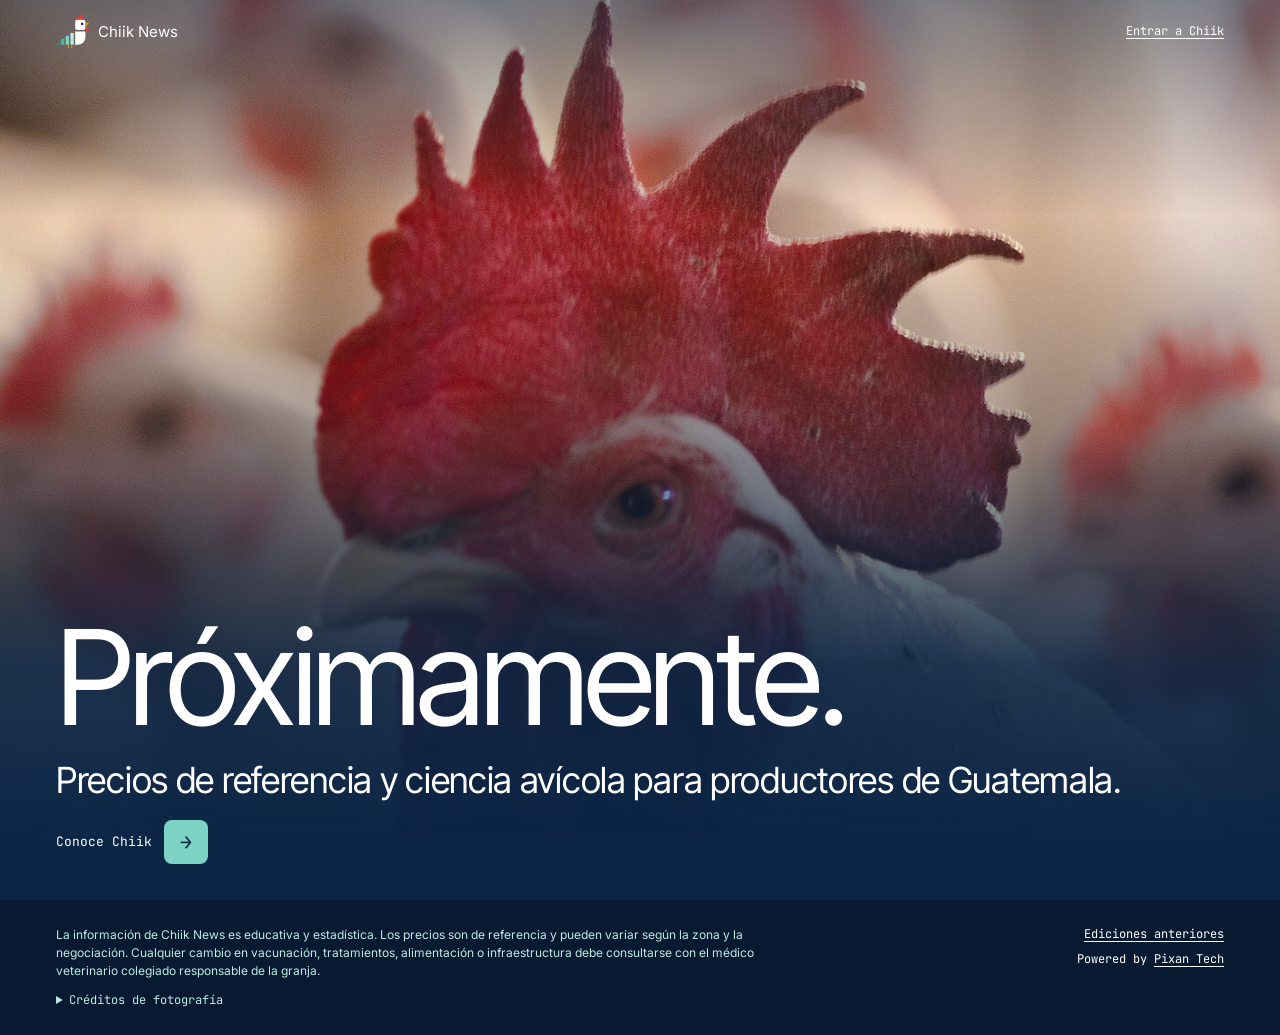
==== index.html @ 1202c626 "Add files via upload" ====
<!doctype html>
<html lang="es-GT">
<head>
<meta charset="utf-8">
<meta name="viewport" content="width=device-width, initial-scale=1">
<title>Chiik News · Próximamente</title>
<meta name="description" content="Precios de referencia y ciencia avícola para productores de Guatemala.">
<link rel="icon" href="marca/chiik-icono.svg" type="image/svg+xml">
<link rel="preconnect" href="https://fonts.googleapis.com">
<link rel="stylesheet" href="https://fonts.googleapis.com/css2?family=Inter:wght@400&family=Inter+Tight:wght@400&family=JetBrains+Mono:wght@400&display=swap">
<link rel="stylesheet" href="estilos.css">
<script defer src="animaciones.js"></script>
</head>
<body data-pollo="marca/chiik-icono.svg">
<section class="portada-foto">
  <div class="portada-lienzo" data-parallax="0.18"><img class="portada-imagen" src="fotos/portada.jpg" alt="Gallo blanco de cresta roja en una granja avícola" fetchpriority="high"></div>
  <div class="portada-velo"></div>
  <header class="encabezado envoltura">
  <a class="marca" href="index.html"><img src="marca/chiik-simbolo-blanco.svg" alt="" width="34" height="35">Chiik News</a>
  <nav class="navegacion" aria-label="Principal">
    
    <a class="mono entrar" href="https://www.chiikgt.com">Entrar a Chiik</a>
  </nav>
</header>
  <div class="portada-contenido envoltura">
    <h1 data-palabras>Próximamente.</h1>
    <p class="lectura">Precios de referencia y ciencia avícola para productores de Guatemala.</p>
    <p><a class="boton boton-acento mono" href="https://ventas.chiikgt.com">Conoce Chiik<span class="flecha" aria-hidden="true">→</span></a></p>
  </div>
</section>
<footer class="pie">
  <div class="envoltura pie-interior">
    <div>
      <p class="aviso">La información de Chiik News es educativa y estadística. Los precios son de referencia y pueden variar según la zona y la negociación. Cualquier cambio en vacunación, tratamientos, alimentación o infraestructura debe consultarse con el médico veterinario colegiado responsable de la granja.</p>
      <details class="creditos"><summary class="mono">Créditos de fotografía</summary><ul><li><a href="https://commons.wikimedia.org/wiki/File:20110420-RD-LSC-1016_-_Flickr_-_USDAgov.jpg">20110420-RD-LSC-1016 - Flickr - USDAgov.jpg</a> · U.S. Department of Agriculture · Public domain</li></ul></details>
    </div>
    <div class="pie-enlaces mono">
      <a href="ediciones/index.html">Ediciones anteriores</a>
      <span>Powered by <a href="https://www.pixantech.net">Pixan Tech</a></span>
    </div>
  </div>
</footer>
</body>
</html>
---- estilos.css ----
:root {
  --ink: #0B2545;
  --ink-deep: #071A31;
  --bone: #F7F7F5;
  --paper: #FFFFFF;
  --text-2: #3F5068;
  --soft: #BDEAE1;
  --line-dark: #3A5272;
  --line-light: #C9D3DF;
  --accent: #7DD3C3;
  --teal: #00A388;
  --gold: #E0A100;
  --sans: Inter, system-ui, -apple-system, "Segoe UI", Roboto, sans-serif;
  --display: "Inter Tight", Inter, system-ui, -apple-system, "Segoe UI", sans-serif;
  --mono: "JetBrains Mono", ui-monospace, Consolas, Menlo, monospace;
}

*, *::before, *::after { box-sizing: border-box; }
html { -webkit-text-size-adjust: 100%; }
body { margin: 0; background: var(--ink); color: var(--paper); font: 400 16px/1.45 var(--sans); overflow-x: hidden; }
h1, h2, h3, h4, p, ul, ol, figure { margin: 0; padding: 0; font-weight: 400; }
ul, ol { list-style: none; }
img, svg { display: block; }
em { font-style: italic; }
strong, b { font-weight: 400; }
a { color: inherit; text-underline-offset: 3px; }
a:focus-visible, summary:focus-visible, .columna:focus-visible { outline: 2px solid var(--accent); outline-offset: 3px; }
p, li, h1, h2, h3 { overflow-wrap: break-word; }

.mono { font-family: var(--mono); }
.envoltura { width: 100%; max-width: 1200px; margin-inline: auto; padding-inline: 16px; }
.banda-prueba { position: relative; z-index: 3; background: var(--accent); color: var(--ink); padding: 6px 16px; font-size: 12px; text-align: center; }
.foto-pie { margin-top: 10px; font-size: 11px; line-height: 1.4; color: var(--soft); }
.foto-pie-claro { color: var(--text-2); }

/* Encabezado sobre la foto */
.encabezado { position: relative; z-index: 2; display: flex; justify-content: space-between; align-items: center; gap: 12px; padding-block: 14px; }
.marca { display: flex; align-items: center; gap: 8px; font-size: 15px; text-decoration: none; white-space: nowrap; }
.marca img { width: 34px; height: 35px; }
.navegacion { display: flex; align-items: center; gap: 12px; font-size: 12px; }
.pill { border: 1px solid var(--soft); color: var(--paper); border-radius: 12px; padding: 5px 10px; }
.entrar { white-space: nowrap; }
@media (max-width: 359px) { .pill { display: none; } }

.contador { display: inline-block; border: 1px solid var(--soft); color: var(--paper); border-radius: 99px; padding: 3px 10px; font-size: 11px; line-height: 1.5; }
.contador-claro { border-color: var(--line-light); color: var(--text-2); }

/* Portada */
.portada-foto { position: relative; display: flex; flex-direction: column; min-height: 100vh; min-height: 100svh; overflow: hidden; background: var(--ink); isolation: isolate; }
.portada-lienzo { position: absolute; inset: -14% 0; z-index: -2; }
.portada-imagen { width: 100%; height: 100%; object-fit: cover; object-position: 30% 35%; }
.portada-velo { position: absolute; inset: 0; z-index: -1; background: linear-gradient(180deg, rgba(11,37,69,.5) 0%, rgba(11,37,69,.04) 24%, rgba(11,37,69,.3) 48%, rgba(11,37,69,.9) 74%, var(--ink) 94%); }
.portada-contenido { margin-top: auto; padding-bottom: 20px; }
.edicion-datos { font-size: 11px; margin-bottom: 10px; color: var(--paper); }
.portada-foto h1 { margin-top: 12px; font-family: var(--display); font-size: clamp(58px, 16vw, 132px); line-height: 1.04; letter-spacing: -0.035em; }
.palabra { display: inline-block; overflow: hidden; vertical-align: top; }
.palabra > span { display: inline-block; }
.etiqueta-precios { margin-top: 14px; font-size: 11px; line-height: 1.4; color: var(--paper); }
.portada-contenido .lectura { margin-top: 14px; }
.portada-contenido .boton { margin-top: 18px; text-decoration: none; }

.destacados { display: grid; grid-template-columns: repeat(2, minmax(0, 1fr)); gap: 8px; margin-top: 16px; }
.destacado { display: grid; gap: 2px; background: rgba(7,26,49,.86); border: 1px solid var(--line-dark); border-radius: 14px; padding: 12px; min-width: 0; }
.destacado-nombre { font-size: 13px; line-height: 1.2; min-height: 2.4em; }
.destacado-valor { font-family: var(--display); font-size: 30px; line-height: 1.05; letter-spacing: -0.015em; font-variant-numeric: tabular-nums; }
.destacado-unidad { font-size: 11px; color: var(--soft); }

/* Cinta de precios */
.cinta { overflow: hidden; background: var(--accent); color: var(--ink); padding-block: 10px; font-size: 13px; }
.cinta-pista { display: flex; width: max-content; }
.cinta-tramo { display: flex; flex: none; }
.cinta-item { display: inline-flex; gap: 8px; align-items: baseline; padding-inline: 18px; white-space: nowrap; border-right: 1px solid rgba(11,37,69,.28); }

/* Tablero */
.tablero { padding-block: 44px; }
.comparacion { font-size: 11px; color: var(--soft); }
.grupos { display: grid; gap: 32px; margin-top: 14px; }
.grupo-foto { position: relative; height: 170px; overflow: hidden; border-radius: 16px; background: var(--line-dark); }
.grupo-foto img { width: 100%; height: 100%; object-fit: cover; transition: transform .8s cubic-bezier(.2,.7,.2,1); }
.grupo-foto::after { content: ""; position: absolute; inset: 0; background: linear-gradient(180deg, rgba(11,37,69,0) 38%, rgba(11,37,69,.88) 100%); }
.grupo:hover .grupo-foto img { transform: scale(1.06); }
.grupo-titulo { position: absolute; z-index: 1; left: 14px; bottom: 10px; font-family: var(--display); font-size: 36px; line-height: 1; letter-spacing: -0.02em; }
.precios { margin-top: 2px; border-bottom: 1px solid var(--line-dark); }
.precio { display: grid; grid-template-columns: minmax(0, 1fr) auto; gap: 4px 12px; align-items: baseline; border-top: 1px solid var(--line-dark); padding-block: 12px; }
.precios .precio:first-child { border-top: 0; }
.precio-info { min-width: 0; }
.nombre { display: block; font-size: 15px; }
.unidad { display: block; margin-top: 1px; font-size: 11px; color: var(--soft); }
.precio-valor { font-family: var(--display); font-size: 28px; line-height: 1.1; letter-spacing: -0.01em; text-align: right; font-variant-numeric: tabular-nums; }
.sin-dato { font-family: var(--mono); font-size: 12px; letter-spacing: 0; color: var(--soft); }
.precio-meta { grid-column: 1 / -1; display: flex; justify-content: space-between; flex-wrap: wrap; gap: 2px 12px; font-size: 11px; color: var(--soft); }
.movimiento { display: inline-block; color: var(--ink); background: var(--accent); border-radius: 4px; padding-inline: 5px; }

.rotulo { display: block; font-size: 11px; color: var(--text-2); margin-bottom: 6px; }
.que-ver { margin-top: 44px; max-width: 880px; }
.que-ver .rotulo { color: var(--accent); }
.lectura { font-family: var(--display); font-size: 24px; line-height: 1.22; letter-spacing: -0.008em; }
.contexto { margin-top: 12px; color: var(--soft); }
.tablero > .nota { margin-top: 18px; }
.nota { font-size: 11px; line-height: 1.6; color: var(--soft); }

/* Cinco octubres */
.tendencias { margin-top: 48px; }
.tendencias-titulo { font-family: var(--display); font-size: 40px; line-height: 1.05; letter-spacing: -0.02em; }
.tendencias-grid { display: grid; gap: 14px; margin-top: 18px; }
.tendencia { background: var(--ink-deep); border: 1px solid var(--line-dark); border-radius: 16px; padding: 16px; min-width: 0; }
.tendencia h3 { font-size: 20px; line-height: 1.2; }
.tendencia-resumen { margin-top: 3px; font-size: 11px; color: var(--soft); }
.columnas { display: grid; grid-template-columns: repeat(5, minmax(0, 1fr)); gap: 6px; height: 170px; margin-top: 12px; }
.columna { display: grid; grid-template-rows: 18px 1fr 18px; gap: 3px; min-width: 0; height: 100%; }
.columna-valor { align-self: end; font-size: 10px; line-height: 1.2; text-align: center; white-space: nowrap; color: var(--paper); opacity: 0; transition: opacity .15s; overflow: visible; }
.columna:hover .columna-valor, .columna:focus .columna-valor, .columna-actual .columna-valor { opacity: 1; }
.columna-barra { position: relative; display: block; border-bottom: 1px solid var(--line-dark); }
.columna-barra i { position: absolute; left: 0; right: 0; bottom: 0; height: var(--alto); background: var(--line-dark); border-radius: 4px 4px 0 0; transform-origin: bottom; transition: background .15s; }
.columna:hover .columna-barra i, .columna:focus .columna-barra i { background: var(--soft); }
.columna-actual .columna-barra i { background: var(--accent); }
.columna-anio { font-size: 10px; text-align: center; color: var(--soft); }

/* Banda a pantalla completa */
.banda { position: relative; height: 72vh; min-height: 420px; overflow: hidden; display: flex; align-items: flex-end; background: var(--ink-deep); isolation: isolate; }
.banda-lienzo { position: absolute; inset: -18% 0; z-index: -2; }
.banda-lienzo img { width: 100%; height: 100%; object-fit: cover; }
.banda-velo { position: absolute; inset: 0; z-index: -1; background: linear-gradient(180deg, rgba(11,37,69,.15) 30%, rgba(7,26,49,.86) 100%); }
.banda-contenido { padding-bottom: 28px; }
.banda-texto { font-family: var(--display); font-size: clamp(48px, 11vw, 130px); line-height: .98; letter-spacing: -0.03em; }
.banda .foto-pie { color: var(--paper); }

/* Ciencia */
.zona-clara { background: var(--bone); color: var(--ink); padding-block: 48px; }
.piezas { display: grid; gap: 28px; margin-top: 14px; }
.pieza { background: var(--paper); border-radius: 22px; overflow: hidden; }
.pieza-foto { position: relative; height: 320px; overflow: hidden; background: var(--ink); isolation: isolate; }
.pieza-lienzo { position: absolute; inset: -12% 0; z-index: -2; }
.pieza-lienzo img { width: 100%; height: 100%; object-fit: cover; }
.pieza-velo { position: absolute; inset: 0; z-index: -1; background: linear-gradient(180deg, rgba(11,37,69,.05) 28%, rgba(7,26,49,.9) 100%); }
.pieza-titular { position: absolute; left: 0; right: 0; bottom: 0; padding: 16px; color: var(--paper); }
.pieza-titular-simple { position: static; color: var(--ink); }
.pieza-numero { display: inline-block; margin-bottom: 6px; background: var(--accent); color: var(--ink); border-radius: 4px; padding: 1px 6px; font-size: 12px; }
.pieza h3 { font-family: var(--display); font-size: 30px; line-height: 1.08; letter-spacing: -0.018em; }
.pieza-cuerpo { display: grid; gap: 20px; padding: 20px 16px; }
.pieza-texto p + p { margin-top: 10px; }
.evidencia { margin-top: 14px !important; padding-top: 10px; border-top: 1px solid var(--line-light); font-size: 12px; color: var(--text-2); line-height: 1.45; }
.dato { background: var(--ink); color: var(--paper); border-radius: 14px; padding: 14px; }
.dato .rotulo { color: var(--accent); }
.veterinario { margin-top: 14px; border-top: 1px solid var(--line-light); border-bottom: 1px solid var(--line-light); color: var(--text-2); font-size: 15px; }
.veterinario summary { cursor: pointer; padding-block: 13px; font-size: 13px; color: var(--ink); }
.veterinario p { padding-bottom: 12px; }
.rotulo-linea { color: var(--ink); }
.fuente { margin-top: 14px; font-size: 13px; line-height: 1.45; color: var(--text-2); overflow-wrap: anywhere; }
.fuente a { color: var(--ink); white-space: nowrap; }

/* Máquina del tiempo */
.zona-historia { background: var(--ink-deep); }
.historia-cabeza { position: relative; display: flex; align-items: flex-end; min-height: 88vh; overflow: hidden; isolation: isolate; }
.historia-lienzo { position: absolute; inset: -14% 0; z-index: -2; }
.historia-lienzo img { width: 100%; height: 100%; object-fit: cover; filter: sepia(.5) contrast(1.05); }
.historia-velo { position: absolute; inset: 0; z-index: -1; background: linear-gradient(180deg, rgba(7,26,49,.55) 0%, rgba(7,26,49,.35) 40%, var(--ink-deep) 100%); }
.historia-encabezado { padding-block: 40px 20px; }
.anio { margin-top: 12px; font-family: var(--display); font-size: clamp(120px, 30vw, 340px); line-height: .84; letter-spacing: -0.05em; font-variant-numeric: tabular-nums; }
.historia-titulo { margin-top: 14px; font-family: var(--display); font-size: clamp(34px, 6vw, 72px); line-height: 1.04; letter-spacing: -0.02em; max-width: 16em; }
.historia-cuerpo { padding-block: 16px 52px; }
.historia-columnas { display: grid; gap: 22px; }
.historia-columnas .rotulo { color: var(--accent); }
.historia-fuentes { display: grid; gap: 8px; margin-top: 26px; padding-top: 14px; border-top: 1px solid var(--line-dark); font-size: 13px; color: var(--soft); overflow-wrap: anywhere; }
.historia-fuentes a { color: var(--paper); white-space: nowrap; }

/* Acceso a Chiik */
.zona-chiik { position: relative; overflow: hidden; background: var(--ink); isolation: isolate; padding-block: 72px; }
.chiik-lienzo { position: absolute; inset: -12% 0; z-index: -2; }
.chiik-lienzo img { width: 100%; height: 100%; object-fit: cover; }
.chiik-velo { position: absolute; inset: 0; z-index: -1; background: rgba(11,37,69,.72); }
.tarjeta-chiik { display: grid; gap: 16px; margin-top: 14px; color: var(--paper); text-decoration: none; }
.tarjeta-chiik img { width: 76px; height: 79px; }
.tarjeta-chiik h2 { font-family: var(--display); font-size: clamp(42px, 8vw, 96px); line-height: 1; letter-spacing: -0.028em; }
.tarjeta-chiik p { margin-top: 12px; max-width: 640px; font-size: 18px; }
.boton { display: inline-flex; align-items: center; gap: 12px; margin-top: 20px; font-size: 13px; }
.flecha { display: inline-flex; align-items: center; justify-content: center; width: 44px; height: 44px; background: var(--accent); color: var(--ink); border-radius: 8px; font-size: 20px; }

/* Pie */
.pie { background: var(--ink-deep); color: var(--paper); padding-block: 26px; }
.pie-interior { display: grid; gap: 16px; }
.aviso { font-size: 12px; line-height: 1.5; color: var(--soft); max-width: 820px; }
.pie-enlaces { display: flex; flex-wrap: wrap; justify-content: space-between; gap: 8px 20px; font-size: 12px; }
.creditos { margin-top: 12px; font-size: 12px; color: var(--soft); }
.creditos summary { cursor: pointer; }
.creditos ul { display: grid; gap: 6px; margin-top: 8px; overflow-wrap: anywhere; }

/* Páginas simples */
.pagina-simple { min-height: 75vh; background: var(--ink); }
.seccion-simple { padding-block: 40px 56px; }
.seccion-simple h1 { font-family: var(--display); font-size: clamp(56px, 12vw, 111px); line-height: 1; letter-spacing: -0.03em; }
.lista-ediciones { margin-top: 26px; border-bottom: 1px solid var(--line-dark); }
.lista-ediciones a { display: flex; justify-content: space-between; flex-wrap: wrap; gap: 4px 16px; padding-block: 14px; border-top: 1px solid var(--line-dark); text-decoration: none; }
.lista-ediciones .mono { font-size: 12px; color: var(--soft); }

/* Celular: la foto ocupa la parte alta para que se vea la cara del gallo */
@media (max-width: 759px) {
  .portada-lienzo { inset: -4% 0 34% 0; }
  .portada-imagen { object-position: 36% 50%; }
  .portada-velo { background: linear-gradient(180deg, rgba(11,37,69,.45) 0%, rgba(11,37,69,0) 20%, rgba(11,37,69,.1) 38%, rgba(11,37,69,.95) 62%, var(--ink) 70%); }
  .progreso-pollo { width: 26px; height: 26px; }
}

/* Tableta y escritorio */
@media (min-width: 760px) {
  .tendencias-grid { grid-template-columns: repeat(3, minmax(0, 1fr)); }
  .destacados { grid-template-columns: repeat(4, minmax(0, 1fr)); gap: 12px; }
}

@media (min-width: 900px) {
  body { font-size: 18px; }
  .edicion-datos, .contador, .comparacion, .etiqueta-precios, .tablero > .nota { font-size: 13px; }
  .portada-contenido { padding-bottom: 36px; }
  .portada-imagen { object-position: 50% 30%; }
  .destacado { padding: 16px 18px; }
  .destacado-nombre { font-size: 15px; min-height: 0; }
  .destacado-valor { font-size: 46px; }
  .destacado-unidad { font-size: 12px; }
  .cinta { font-size: 14px; padding-block: 12px; }
  .tablero { padding-block: 88px; }
  .grupos { grid-template-columns: repeat(2, minmax(0, 1fr)); gap: 56px 48px; align-items: start; margin-top: 20px; }
  .grupo-foto { height: 260px; }
  .grupo-titulo { left: 22px; bottom: 16px; font-size: 64px; }
  .precio-valor { font-size: 36px; }
  .nombre { font-size: 16px; }
  .unidad, .precio-meta { font-size: 12px; }
  .que-ver { margin-top: 88px; }
  .rotulo { font-size: 13px; }
  .lectura { font-size: 36px; line-height: 1.16; }
  .tendencias { margin-top: 88px; }
  .tendencias-titulo { font-size: 72px; }
  .tendencias-grid { gap: 20px; margin-top: 28px; }
  .tendencia { padding: 22px; }
  .tendencia h3 { font-size: 24px; }
  .columnas { height: 240px; gap: 10px; }
  .columna-valor { font-size: 11px; }
  .columna-anio { font-size: 11px; }
  .banda { height: 86vh; }
  .banda-contenido { padding-bottom: 48px; }
  .zona-clara { padding-block: 96px; }
  .piezas { gap: 48px; margin-top: 24px; }
  .pieza-foto { height: 560px; }
  .pieza-titular { padding: 36px 40px; }
  .pieza h3 { font-size: 64px; line-height: 1.02; letter-spacing: -0.028em; max-width: 15em; }
  .pieza-numero { font-size: 14px; margin-bottom: 12px; }
  .pieza-cuerpo { grid-template-columns: minmax(0, 1.5fr) minmax(0, 1fr); gap: 48px; padding: 40px; }
  .veterinario { font-size: 16px; }
  .historia-cabeza { min-height: 100vh; }
  .historia-cuerpo { padding-block: 24px 96px; }
  .historia-columnas { grid-template-columns: repeat(3, minmax(0, 1fr)); gap: 40px; }
  .zona-chiik { padding-block: 140px; }
  .tarjeta-chiik { grid-template-columns: auto minmax(0, 1fr); gap: 40px; margin-top: 24px; }
  .tarjeta-chiik img { width: 130px; height: 136px; }
  .pie-interior { grid-template-columns: minmax(0, 2fr) minmax(0, 1fr); align-items: start; gap: 48px; }
  .pie-enlaces { flex-direction: column; align-items: flex-end; }
}

/* Barra de lectura con el pollo; la crea animaciones.js */
.progreso { position: fixed; inset: 0 0 auto 0; z-index: 10; height: 4px; pointer-events: none; }
.progreso-barra { position: absolute; inset: 0; background: var(--accent); transform: scaleX(0); transform-origin: left; }
.progreso-pollo { position: absolute; top: 4px; left: 0; width: 34px; height: 34px; opacity: 0; transition: opacity .25s; }
.progreso-pollo.activo { opacity: 1; }
@media print { .progreso, .cinta { display: none; } }

/* Animaciones */
@media screen and (prefers-reduced-motion: no-preference) {
  .portada-imagen { animation: acercar 22s ease-in-out infinite alternate; }
  .cinta-pista { animation: cinta 48s linear infinite; }
  .cinta:hover .cinta-pista { animation-play-state: paused; }
  .flecha { transition: transform .2s ease-out; }
  .tarjeta-chiik:hover .flecha, .boton:hover .flecha { transform: translateX(6px); }

  .con-movimiento .revelar { opacity: 0; transform: translateY(34px); transition: opacity .7s ease-out, transform .8s cubic-bezier(.2,.7,.2,1); }
  .con-movimiento .revelar.visible { opacity: 1; transform: none; }

  .con-movimiento .foto-revelar { clip-path: inset(0 0 0 0 round 16px); transition: clip-path 1.1s cubic-bezier(.7,0,.2,1); }
  .con-movimiento .pieza-foto.foto-revelar { clip-path: inset(0); }
  .con-movimiento .foto-revelar.esperando { clip-path: inset(100% 0 0 0 round 16px); }
  .con-movimiento .foto-revelar.esperando img { transform: scale(1.3); }
  .con-movimiento .foto-revelar img { transition: transform 1.4s cubic-bezier(.2,.7,.2,1); }

  .con-movimiento .columna-barra i { transition: transform 1.1s cubic-bezier(.2,.8,.2,1), background .15s; }
  .con-movimiento .columna:nth-child(2) .columna-barra i { transition-delay: .1s, 0s; }
  .con-movimiento .columna:nth-child(3) .columna-barra i { transition-delay: .2s, 0s; }
  .con-movimiento .columna:nth-child(4) .columna-barra i { transition-delay: .3s, 0s; }
  .con-movimiento .columna:nth-child(5) .columna-barra i { transition-delay: .4s, 0s; }
  .con-movimiento .columnas.esperando .columna-barra i { transform: scaleY(0); }

  .progreso-pollo.corriendo { animation: correr .28s ease-in-out infinite; }

  @keyframes acercar { from { transform: scale(1); } to { transform: scale(1.12); } }
  @keyframes cinta { from { transform: translateX(0); } to { transform: translateX(-50%); } }
  @keyframes correr { 0%, 100% { transform: translateY(0); } 50% { transform: translateY(-3px); } }
}
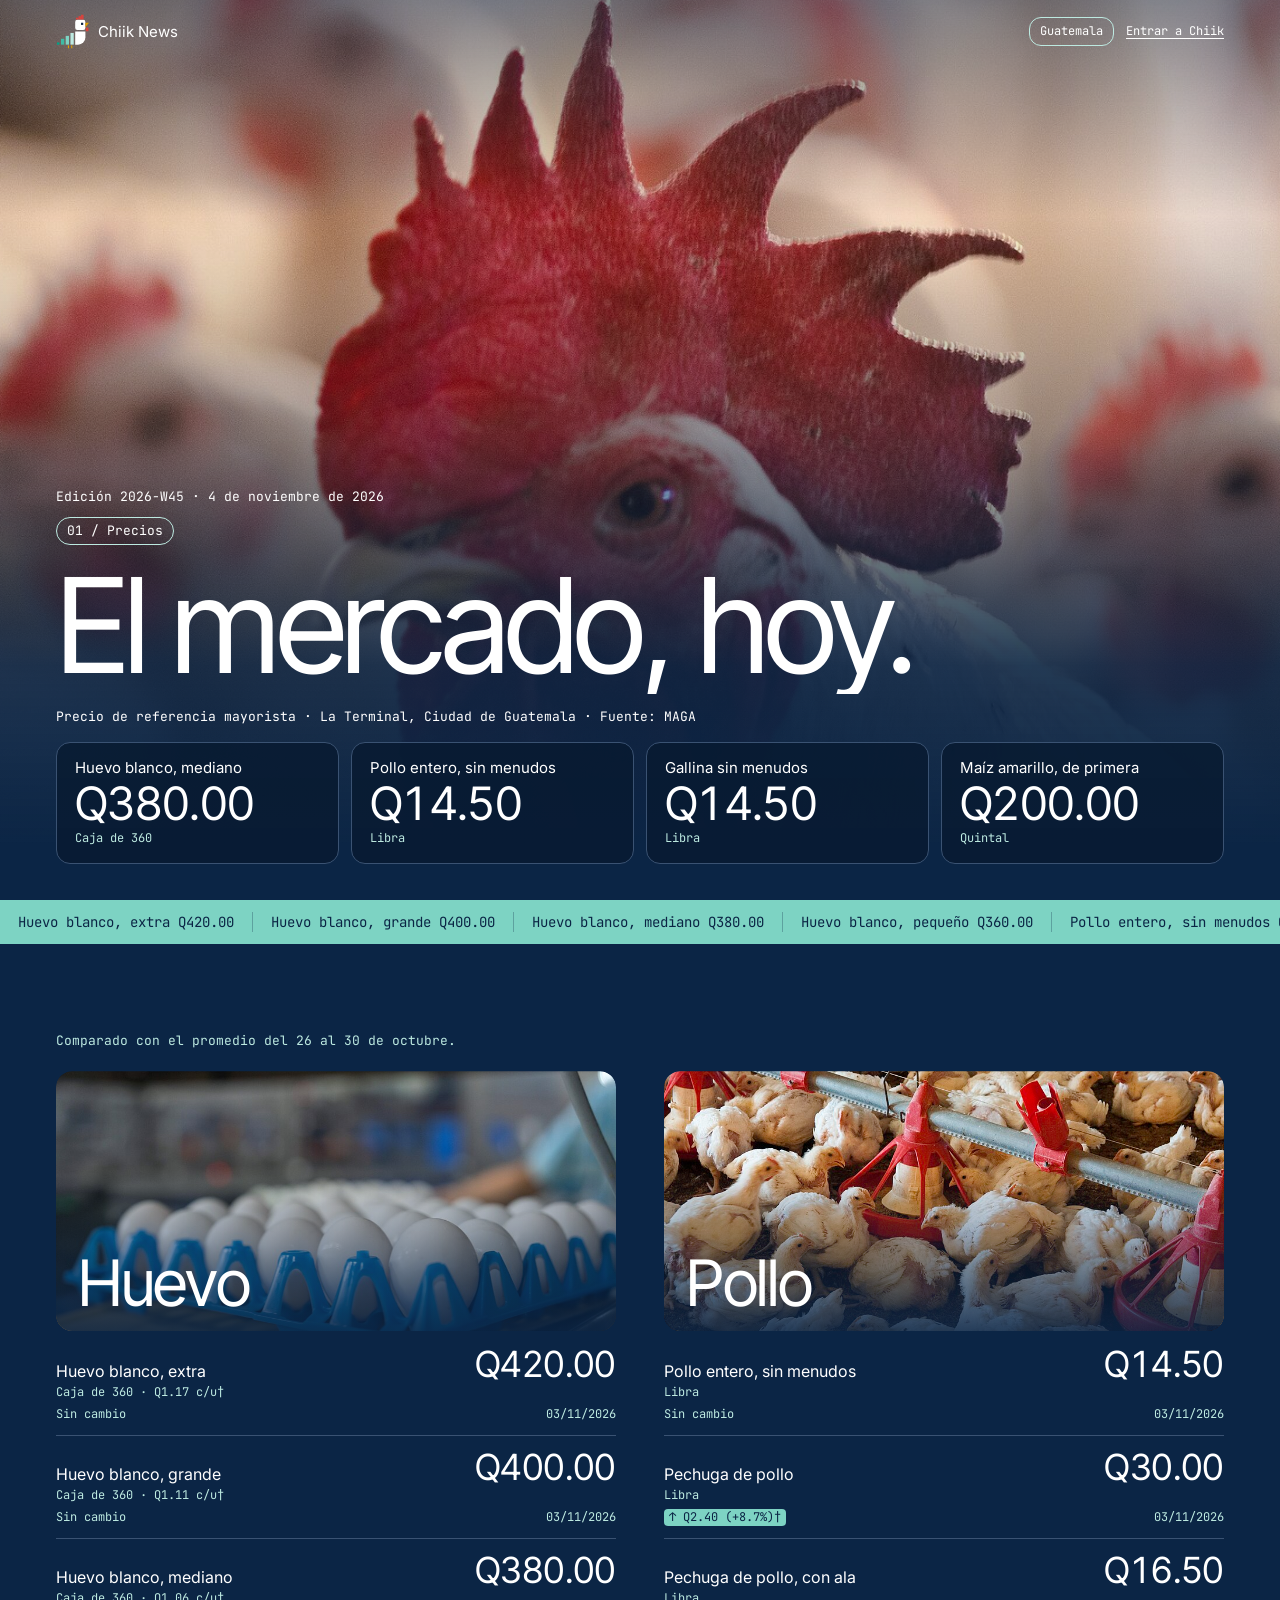
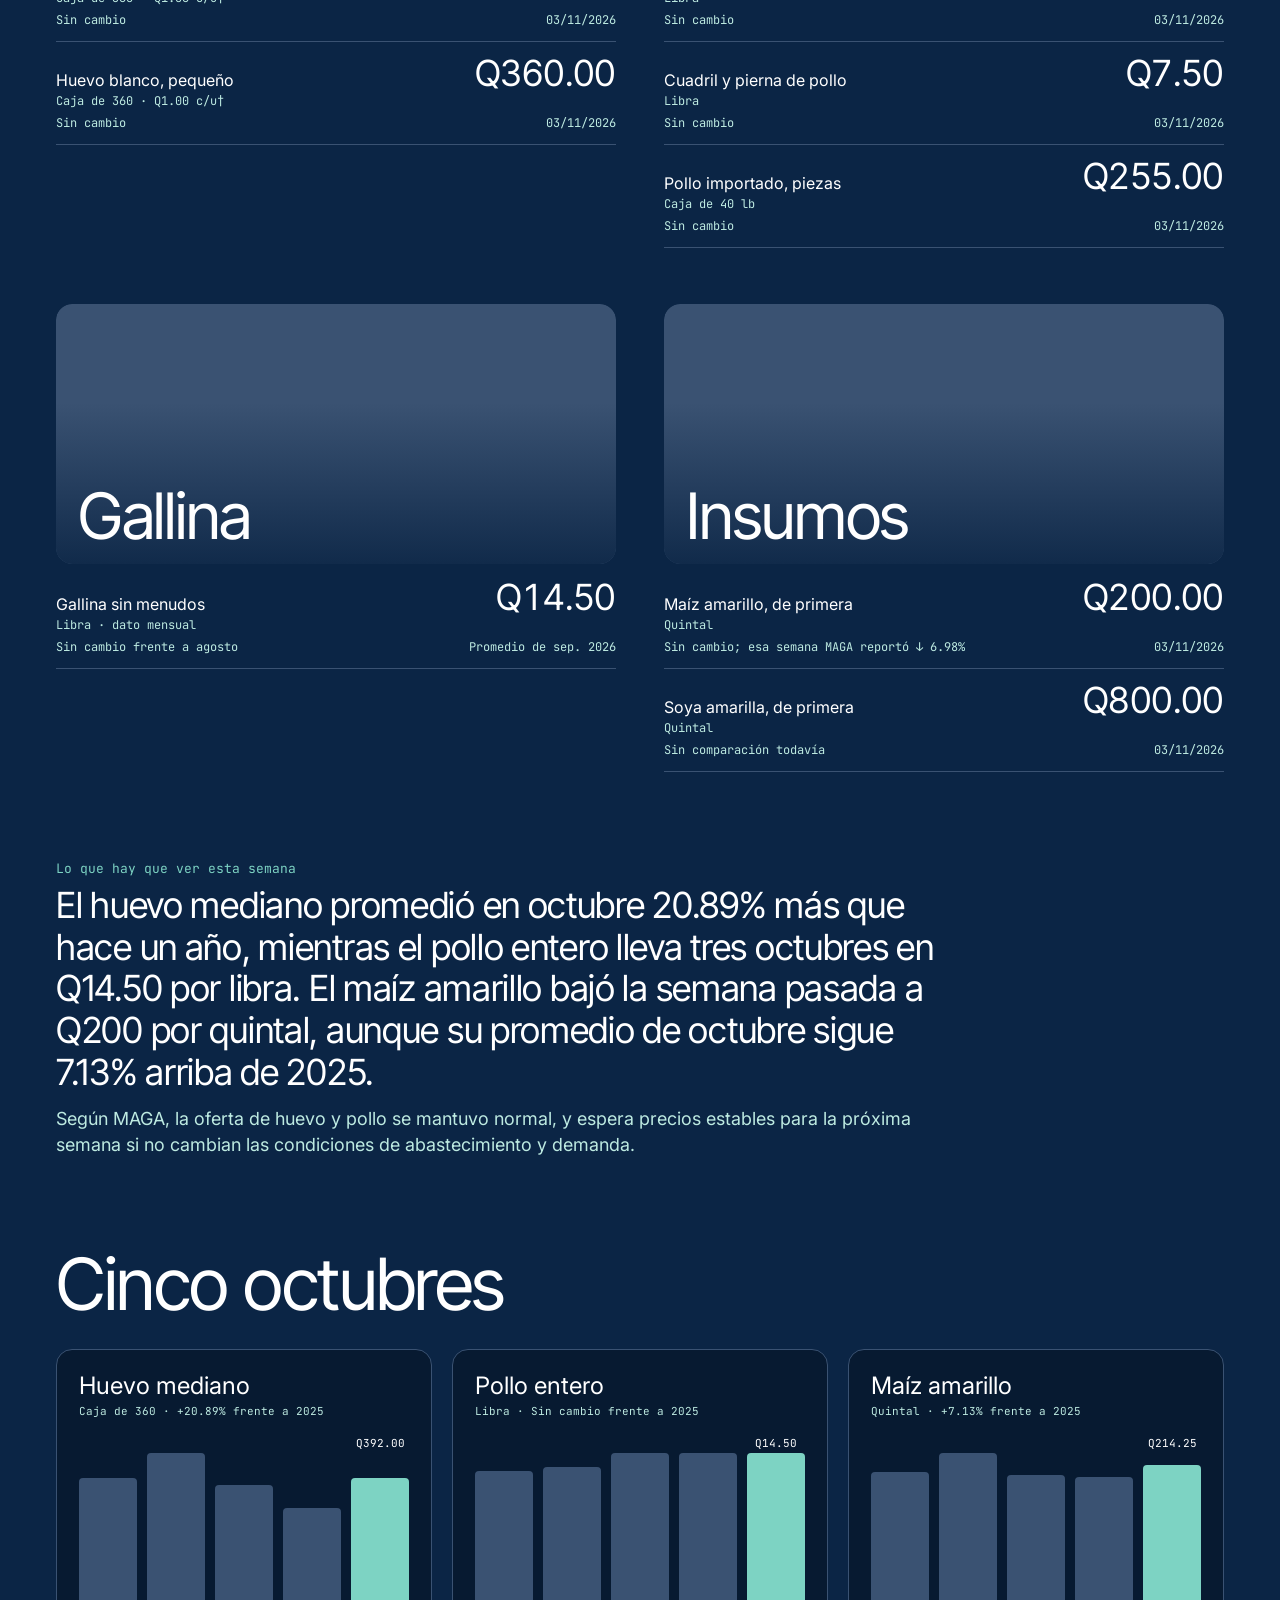
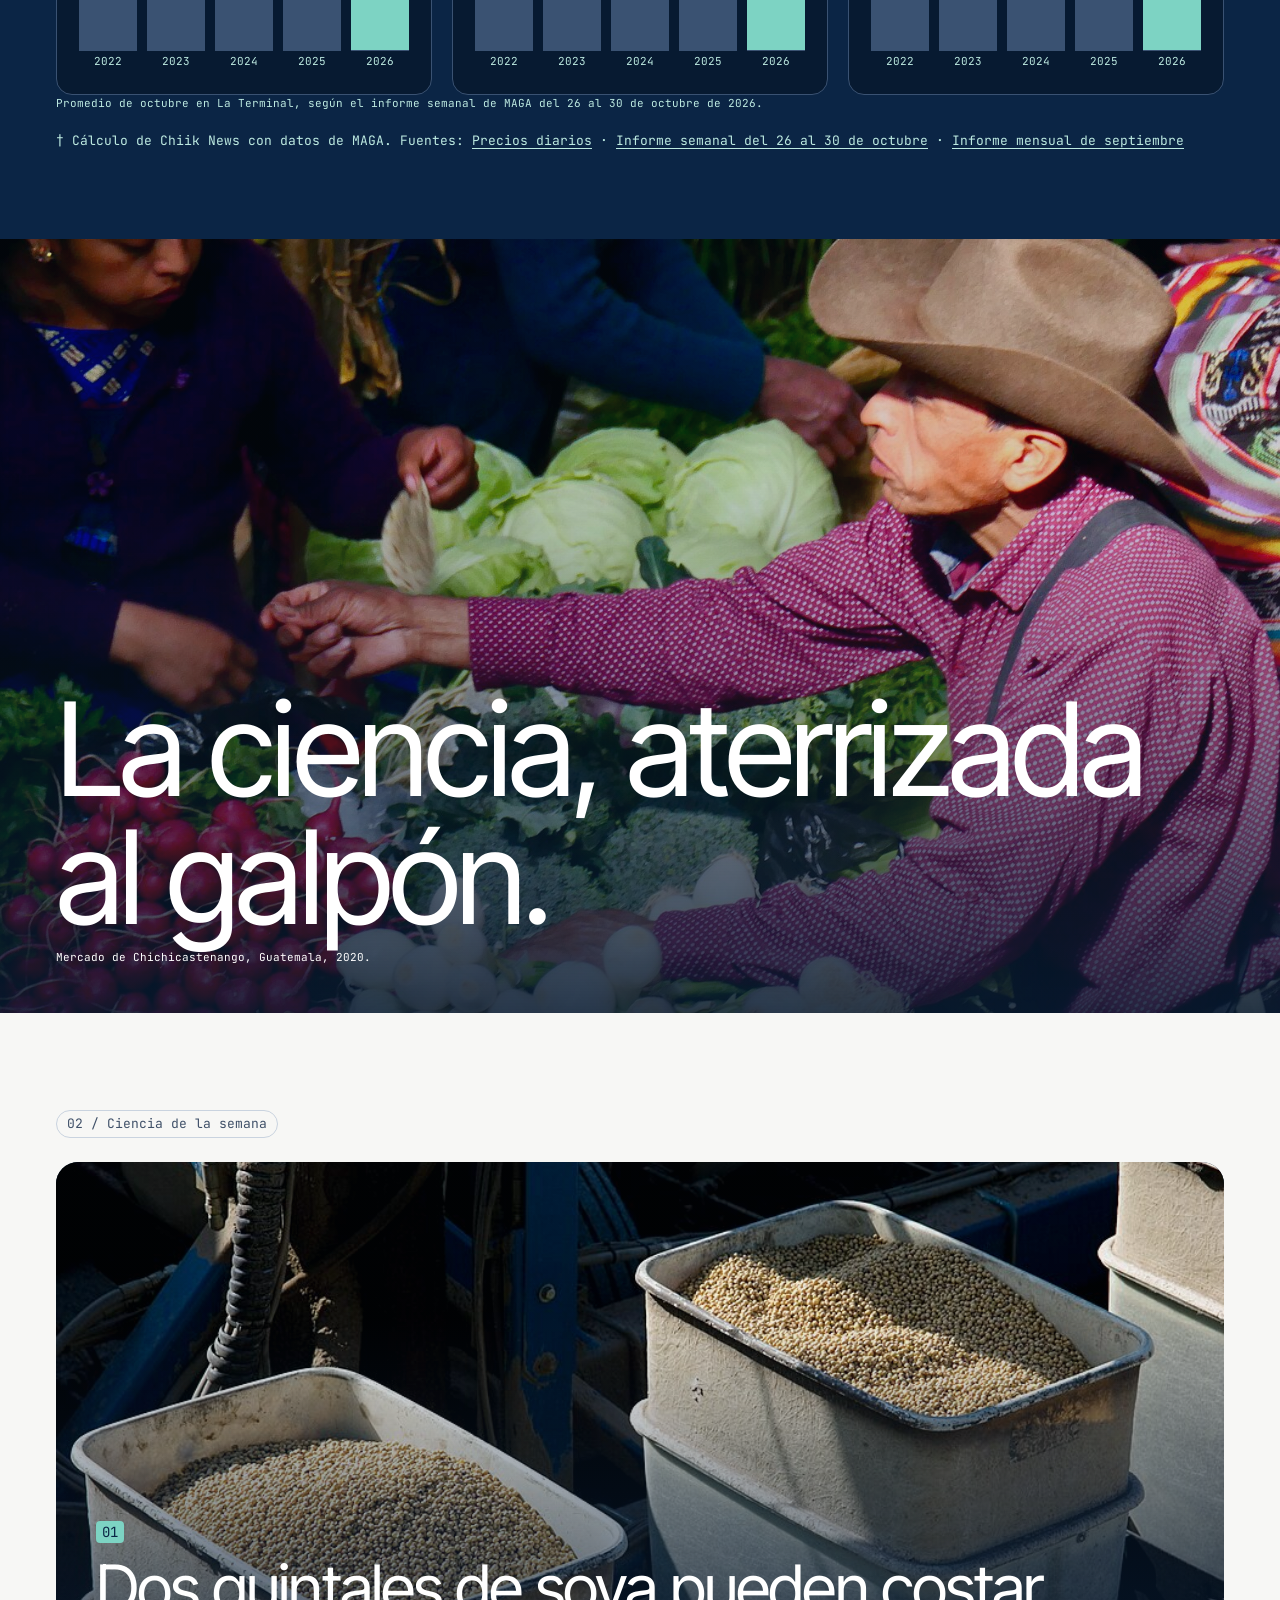
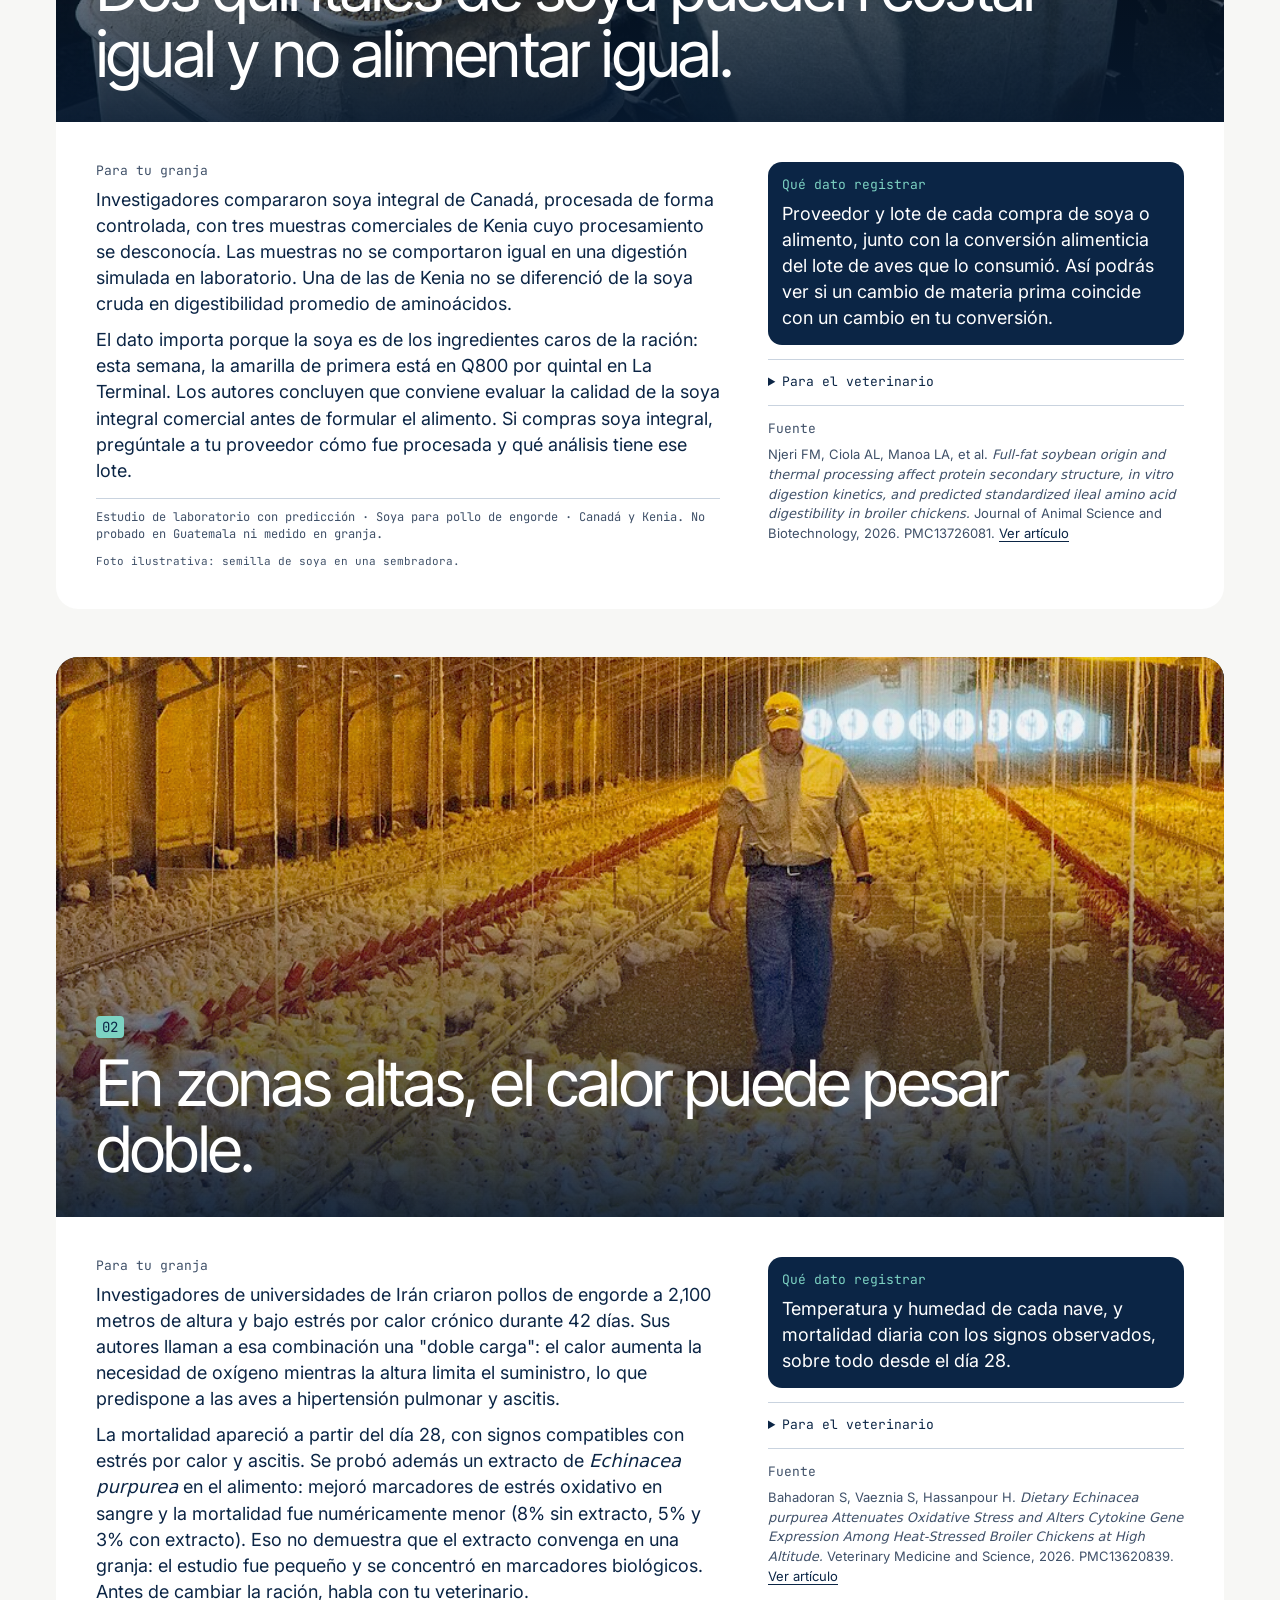
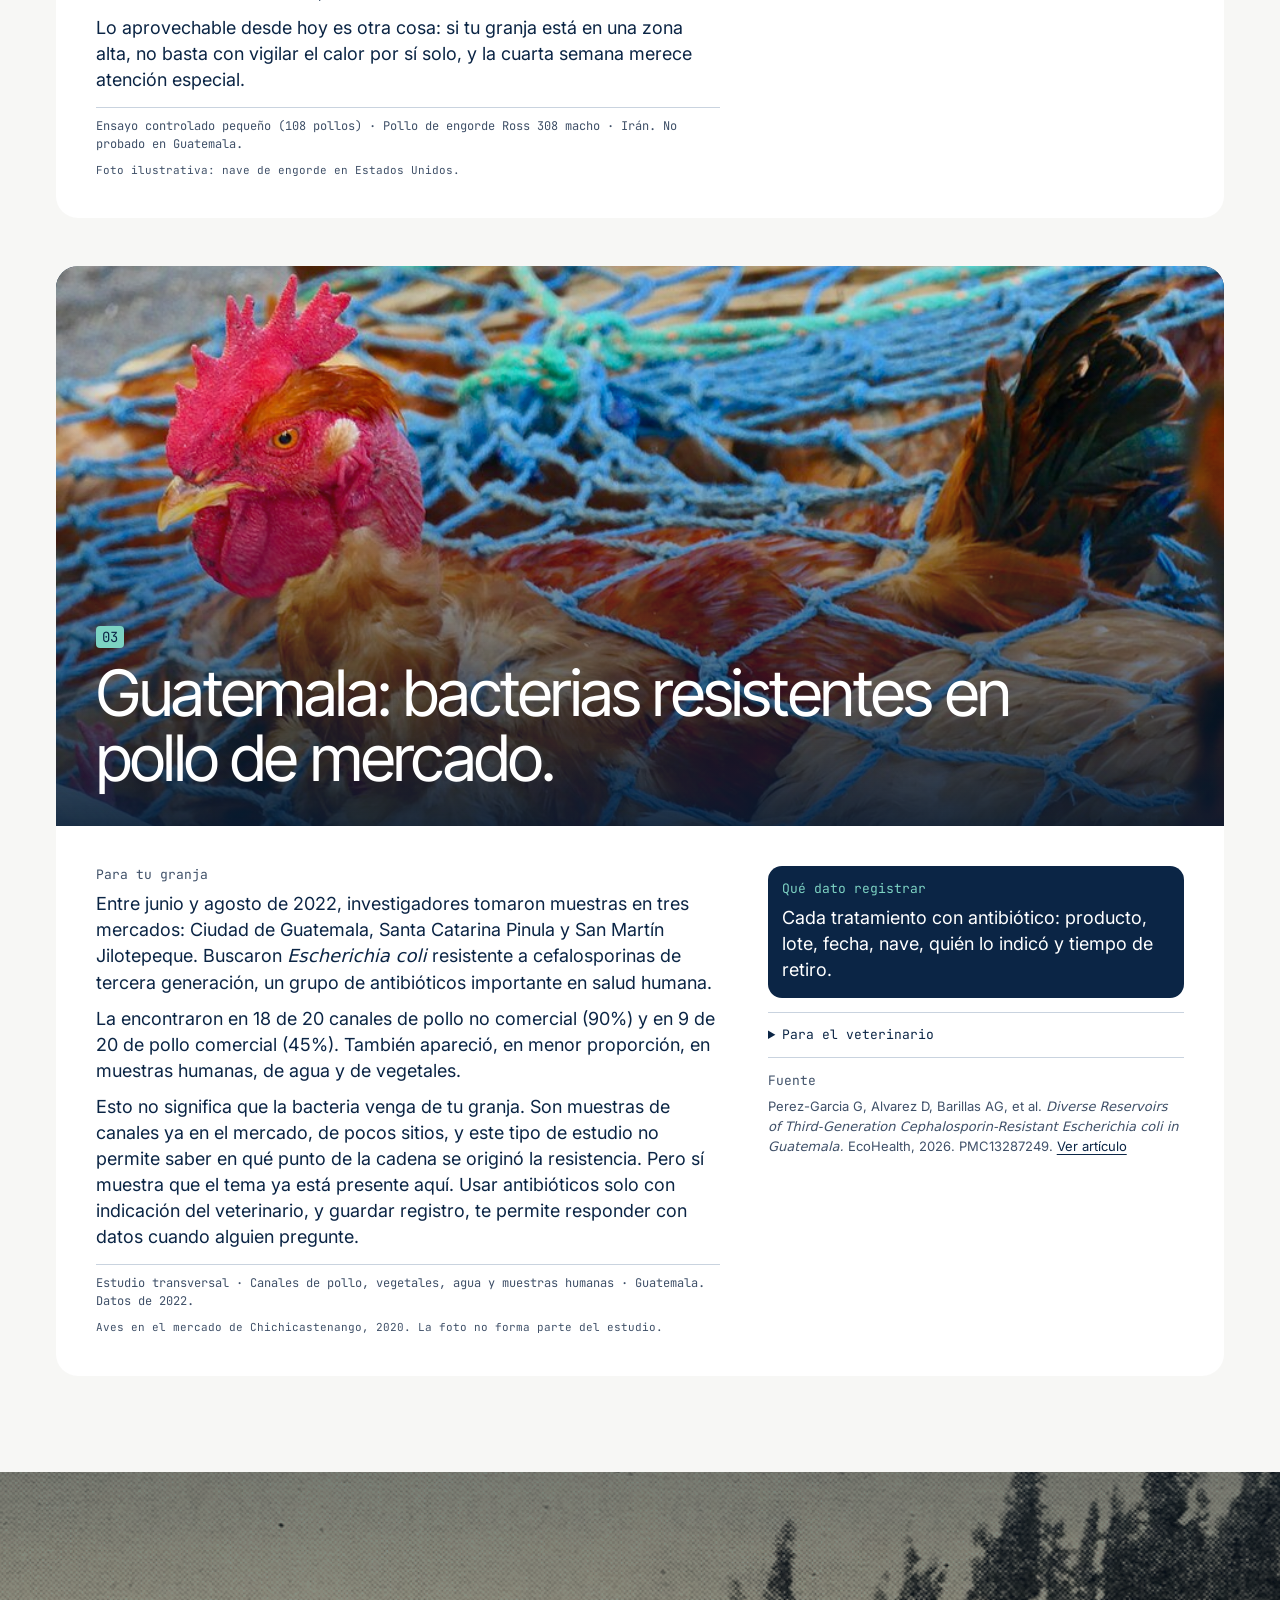
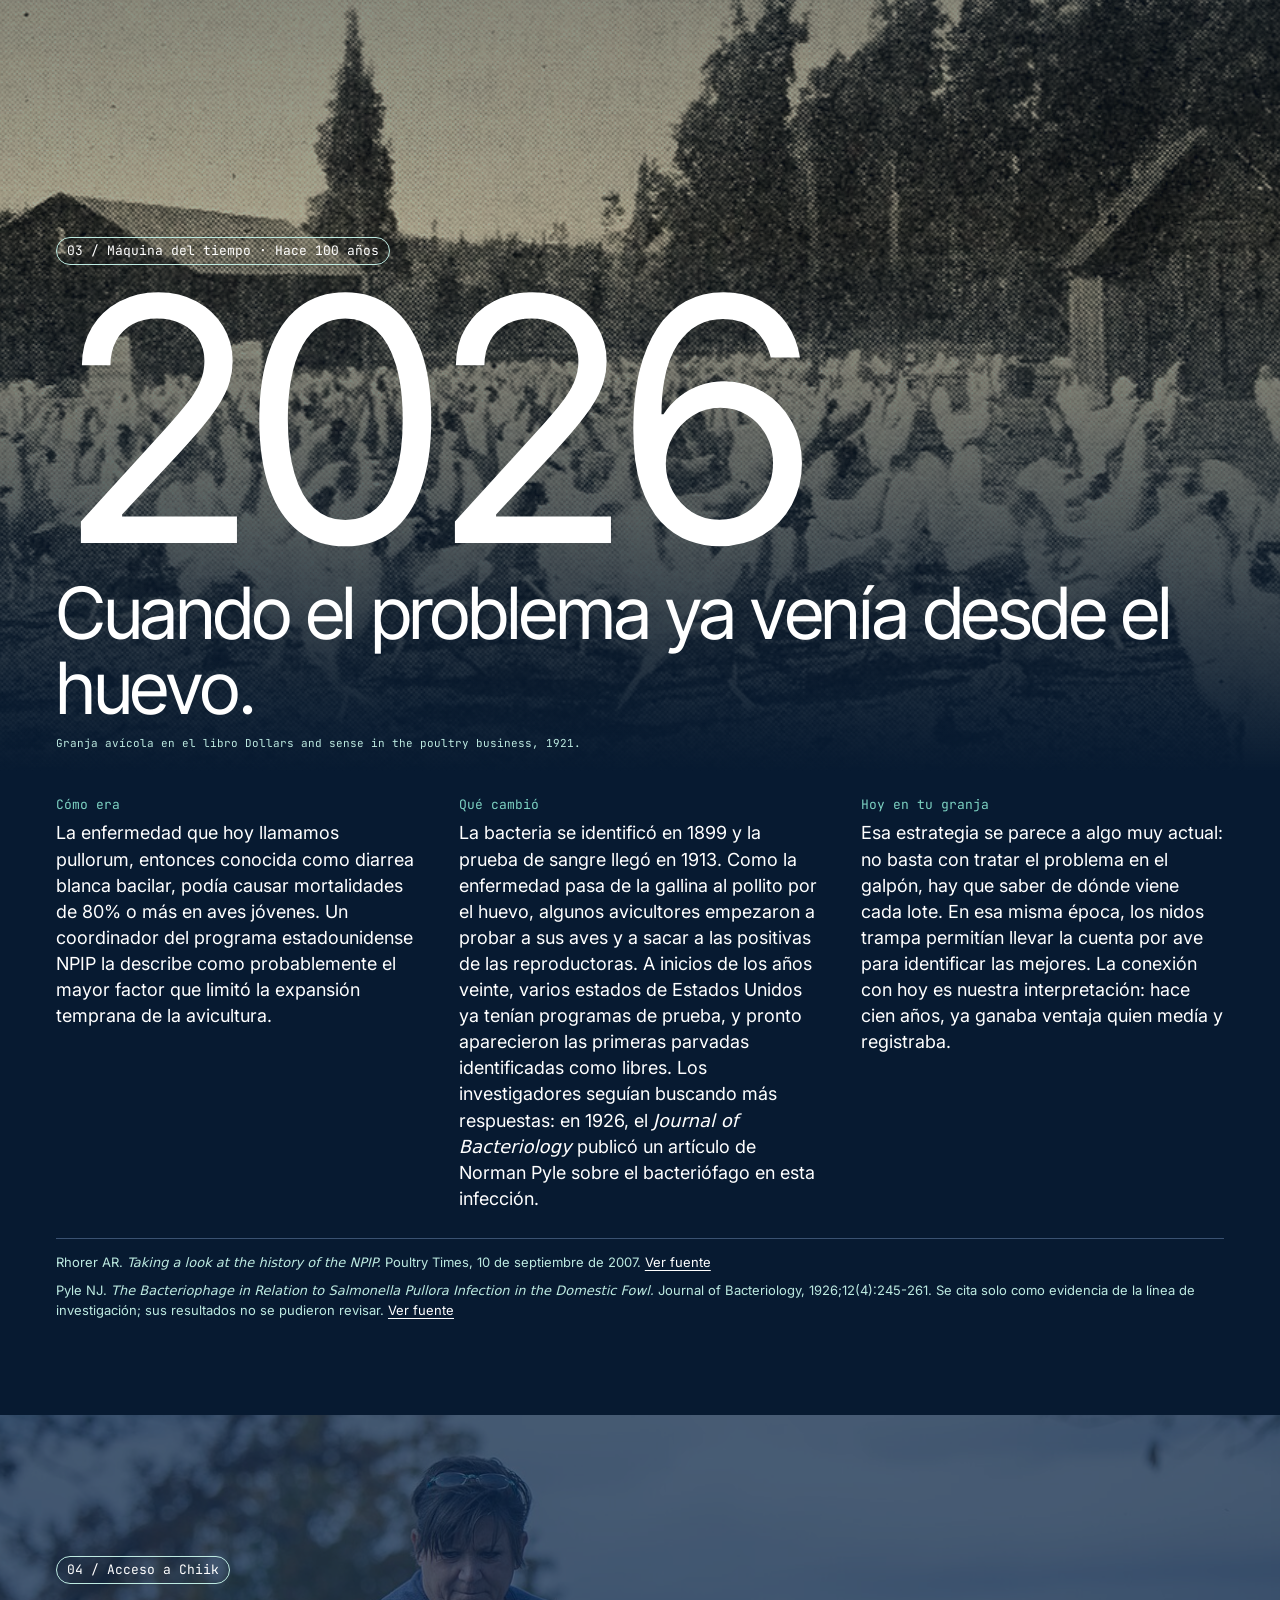
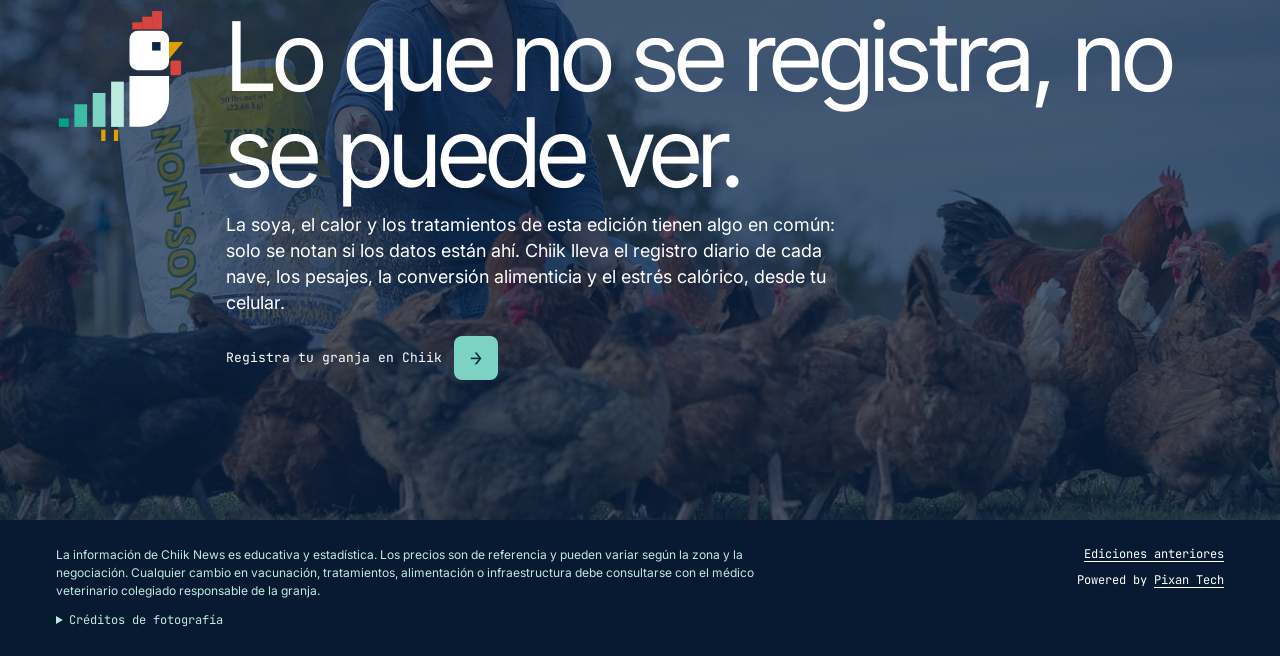
==== commit 29aaa4b3: "Add files via upload" ====
--- a/index.html
+++ b/index.html
@@ -3,8 +3,8 @@
 <head>
 <meta charset="utf-8">
 <meta name="viewport" content="width=device-width, initial-scale=1">
-<title>Chiik News · Próximamente</title>
-<meta name="description" content="Precios de referencia y ciencia avícola para productores de Guatemala.">
+<title>Chiik News · Precios y ciencia avícola en Guatemala</title>
+<meta name="description" content="El huevo mediano promedió en octubre 20.89% más que hace un año, mientras el pollo entero lleva tres octubres en Q14.50 por libra. El maíz amarillo bajó la semana pasada a Q200 por quintal, aunque su promedio de octubre sigue 7.13% arriba de 2025.">
 <link rel="icon" href="marca/chiik-icono.svg" type="image/svg+xml">
 <link rel="preconnect" href="https://fonts.googleapis.com">
 <link rel="stylesheet" href="https://fonts.googleapis.com/css2?family=Inter:wght@400&family=Inter+Tight:wght@400&family=JetBrains+Mono:wght@400&display=swap">
@@ -12,27 +12,383 @@
 <script defer src="animaciones.js"></script>
 </head>
 <body data-pollo="marca/chiik-icono.svg">
+
 <section class="portada-foto">
   <div class="portada-lienzo" data-parallax="0.18"><img class="portada-imagen" src="fotos/portada.jpg" alt="Gallo blanco de cresta roja en una granja avícola" fetchpriority="high"></div>
   <div class="portada-velo"></div>
   <header class="encabezado envoltura">
   <a class="marca" href="index.html"><img src="marca/chiik-simbolo-blanco.svg" alt="" width="34" height="35">Chiik News</a>
   <nav class="navegacion" aria-label="Principal">
-    
+    <span class="pill mono">Guatemala</span>
     <a class="mono entrar" href="https://www.chiikgt.com">Entrar a Chiik</a>
   </nav>
 </header>
   <div class="portada-contenido envoltura">
-    <h1 data-palabras>Próximamente.</h1>
-    <p class="lectura">Precios de referencia y ciencia avícola para productores de Guatemala.</p>
-    <p><a class="boton boton-acento mono" href="https://ventas.chiikgt.com">Conoce Chiik<span class="flecha" aria-hidden="true">→</span></a></p>
+    <p class="edicion-datos mono">Edición 2026-W45 · 4 de noviembre de 2026</p>
+    <span class="contador mono">01 / Precios</span>
+    <h1 data-palabras>El mercado, hoy.</h1>
+    <p class="etiqueta-precios mono">Precio de referencia mayorista · La Terminal, Ciudad de Guatemala · Fuente: MAGA</p>
+    <ul class="destacados"><li class="destacado">
+    <span class="destacado-nombre">Huevo blanco, mediano</span>
+    <span class="destacado-valor" data-precio="380">Q380.00</span>
+    <span class="destacado-unidad mono">Caja de 360</span>
+  </li>
+<li class="destacado">
+    <span class="destacado-nombre">Pollo entero, sin menudos</span>
+    <span class="destacado-valor" data-precio="14.5">Q14.50</span>
+    <span class="destacado-unidad mono">Libra</span>
+  </li>
+<li class="destacado">
+    <span class="destacado-nombre">Gallina sin menudos</span>
+    <span class="destacado-valor" data-precio="14.5">Q14.50</span>
+    <span class="destacado-unidad mono">Libra</span>
+  </li>
+<li class="destacado">
+    <span class="destacado-nombre">Maíz amarillo, de primera</span>
+    <span class="destacado-valor" data-precio="200">Q200.00</span>
+    <span class="destacado-unidad mono">Quintal</span>
+  </li></ul>
+  </div>
+</section>
+<div class="cinta" aria-hidden="true"><div class="cinta-pista mono"><div class="cinta-tramo"><span class="cinta-item"><span>Huevo blanco, extra</span> <b>Q420.00</b></span><span class="cinta-item"><span>Huevo blanco, grande</span> <b>Q400.00</b></span><span class="cinta-item"><span>Huevo blanco, mediano</span> <b>Q380.00</b></span><span class="cinta-item"><span>Huevo blanco, pequeño</span> <b>Q360.00</b></span><span class="cinta-item"><span>Pollo entero, sin menudos</span> <b>Q14.50</b></span><span class="cinta-item"><span>Pechuga de pollo</span> <b>Q30.00</b></span><span class="cinta-item"><span>Pechuga de pollo, con ala</span> <b>Q16.50</b></span><span class="cinta-item"><span>Cuadril y pierna de pollo</span> <b>Q7.50</b></span><span class="cinta-item"><span>Pollo importado, piezas</span> <b>Q255.00</b></span><span class="cinta-item"><span>Gallina sin menudos</span> <b>Q14.50</b></span><span class="cinta-item"><span>Maíz amarillo, de primera</span> <b>Q200.00</b></span><span class="cinta-item"><span>Soya amarilla, de primera</span> <b>Q800.00</b></span></div><div class="cinta-tramo"><span class="cinta-item"><span>Huevo blanco, extra</span> <b>Q420.00</b></span><span class="cinta-item"><span>Huevo blanco, grande</span> <b>Q400.00</b></span><span class="cinta-item"><span>Huevo blanco, mediano</span> <b>Q380.00</b></span><span class="cinta-item"><span>Huevo blanco, pequeño</span> <b>Q360.00</b></span><span class="cinta-item"><span>Pollo entero, sin menudos</span> <b>Q14.50</b></span><span class="cinta-item"><span>Pechuga de pollo</span> <b>Q30.00</b></span><span class="cinta-item"><span>Pechuga de pollo, con ala</span> <b>Q16.50</b></span><span class="cinta-item"><span>Cuadril y pierna de pollo</span> <b>Q7.50</b></span><span class="cinta-item"><span>Pollo importado, piezas</span> <b>Q255.00</b></span><span class="cinta-item"><span>Gallina sin menudos</span> <b>Q14.50</b></span><span class="cinta-item"><span>Maíz amarillo, de primera</span> <b>Q200.00</b></span><span class="cinta-item"><span>Soya amarilla, de primera</span> <b>Q800.00</b></span></div></div></div>
+<section class="tablero envoltura">
+  <p class="comparacion mono">Comparado con el promedio del 26 al 30 de octubre.</p>
+  <div class="grupos"><section class="grupo" aria-label="Huevo">
+  <figure class="grupo-foto foto-revelar">
+    <img src="fotos/huevo.jpg" alt="Bandejas azules con huevos blancos" loading="lazy" decoding="async">
+    <h2 class="grupo-titulo">Huevo</h2>
+  </figure>
+  <ul class="precios"><li class="precio">
+  <div class="precio-info"><span class="nombre">Huevo blanco, extra</span><span class="unidad mono">Caja de 360 · Q1.17 c/u†</span></div>
+  <div class="precio-valor" data-precio="420">Q420.00</div>
+  <div class="precio-meta mono"><span class="cambio">Sin cambio</span><span>03/11/2026</span></div>
+</li>
+<li class="precio">
+  <div class="precio-info"><span class="nombre">Huevo blanco, grande</span><span class="unidad mono">Caja de 360 · Q1.11 c/u†</span></div>
+  <div class="precio-valor" data-precio="400">Q400.00</div>
+  <div class="precio-meta mono"><span class="cambio">Sin cambio</span><span>03/11/2026</span></div>
+</li>
+<li class="precio">
+  <div class="precio-info"><span class="nombre">Huevo blanco, mediano</span><span class="unidad mono">Caja de 360 · Q1.06 c/u†</span></div>
+  <div class="precio-valor" data-precio="380">Q380.00</div>
+  <div class="precio-meta mono"><span class="cambio">Sin cambio</span><span>03/11/2026</span></div>
+</li>
+<li class="precio">
+  <div class="precio-info"><span class="nombre">Huevo blanco, pequeño</span><span class="unidad mono">Caja de 360 · Q1.00 c/u†</span></div>
+  <div class="precio-valor" data-precio="360">Q360.00</div>
+  <div class="precio-meta mono"><span class="cambio">Sin cambio</span><span>03/11/2026</span></div>
+</li></ul>
+</section>
+<section class="grupo" aria-label="Pollo">
+  <figure class="grupo-foto foto-revelar">
+    <img src="fotos/pollo.jpg" alt="Pollos de engorde junto a comederos rojos" loading="lazy" decoding="async">
+    <h2 class="grupo-titulo">Pollo</h2>
+  </figure>
+  <ul class="precios"><li class="precio">
+  <div class="precio-info"><span class="nombre">Pollo entero, sin menudos</span><span class="unidad mono">Libra</span></div>
+  <div class="precio-valor" data-precio="14.5">Q14.50</div>
+  <div class="precio-meta mono"><span class="cambio">Sin cambio</span><span>03/11/2026</span></div>
+</li>
+<li class="precio">
+  <div class="precio-info"><span class="nombre">Pechuga de pollo</span><span class="unidad mono">Libra</span></div>
+  <div class="precio-valor" data-precio="30">Q30.00</div>
+  <div class="precio-meta mono"><span class="cambio movimiento">↑ Q2.40 (+8.7%)†</span><span>03/11/2026</span></div>
+</li>
+<li class="precio">
+  <div class="precio-info"><span class="nombre">Pechuga de pollo, con ala</span><span class="unidad mono">Libra</span></div>
+  <div class="precio-valor" data-precio="16.5">Q16.50</div>
+  <div class="precio-meta mono"><span class="cambio">Sin cambio</span><span>03/11/2026</span></div>
+</li>
+<li class="precio">
+  <div class="precio-info"><span class="nombre">Cuadril y pierna de pollo</span><span class="unidad mono">Libra</span></div>
+  <div class="precio-valor" data-precio="7.5">Q7.50</div>
+  <div class="precio-meta mono"><span class="cambio">Sin cambio</span><span>03/11/2026</span></div>
+</li>
+<li class="precio">
+  <div class="precio-info"><span class="nombre">Pollo importado, piezas</span><span class="unidad mono">Caja de 40 lb</span></div>
+  <div class="precio-valor" data-precio="255">Q255.00</div>
+  <div class="precio-meta mono"><span class="cambio">Sin cambio</span><span>03/11/2026</span></div>
+</li></ul>
+</section>
+<section class="grupo" aria-label="Gallina">
+  <figure class="grupo-foto foto-revelar">
+    <img src="fotos/gallina.jpg" alt="Gallina colorada en un nido de madera" loading="lazy" decoding="async">
+    <h2 class="grupo-titulo">Gallina</h2>
+  </figure>
+  <ul class="precios"><li class="precio">
+  <div class="precio-info"><span class="nombre">Gallina sin menudos</span><span class="unidad mono">Libra · dato mensual</span></div>
+  <div class="precio-valor" data-precio="14.5">Q14.50</div>
+  <div class="precio-meta mono"><span class="cambio">Sin cambio frente a agosto</span><span>Promedio de sep. 2026</span></div>
+</li></ul>
+</section>
+<section class="grupo" aria-label="Insumos">
+  <figure class="grupo-foto foto-revelar">
+    <img src="fotos/insumos.jpg" alt="Granos de maíz amarillo" loading="lazy" decoding="async">
+    <h2 class="grupo-titulo">Insumos</h2>
+  </figure>
+  <ul class="precios"><li class="precio">
+  <div class="precio-info"><span class="nombre">Maíz amarillo, de primera</span><span class="unidad mono">Quintal</span></div>
+  <div class="precio-valor" data-precio="200">Q200.00</div>
+  <div class="precio-meta mono"><span class="cambio">Sin cambio; esa semana MAGA reportó ↓ 6.98%</span><span>03/11/2026</span></div>
+</li>
+<li class="precio">
+  <div class="precio-info"><span class="nombre">Soya amarilla, de primera</span><span class="unidad mono">Quintal</span></div>
+  <div class="precio-valor" data-precio="800">Q800.00</div>
+  <div class="precio-meta mono"><span class="cambio">Sin comparación todavía</span><span>03/11/2026</span></div>
+</li></ul>
+</section></div>
+  <div class="que-ver"><h2 class="rotulo mono">Lo que hay que ver esta semana</h2><p class="lectura">El huevo mediano promedió en octubre 20.89% más que hace un año, mientras el pollo entero lleva tres octubres en Q14.50 por libra. El maíz amarillo bajó la semana pasada a Q200 por quintal, aunque su promedio de octubre sigue 7.13% arriba de 2025.</p><p class="contexto">Según MAGA, la oferta de huevo y pollo se mantuvo normal, y espera precios estables para la próxima semana si no cambian las condiciones de abastecimiento y demanda.</p></div>
+  <div class="tendencias">
+    <h2 class="tendencias-titulo">Cinco octubres</h2>
+    <div class="tendencias-grid"><article class="tendencia">
+      <h3>Huevo mediano</h3>
+      <p class="tendencia-resumen mono">Caja de 360 · +20.89% frente a 2025</p>
+      <ol class="columnas" aria-label="Huevo mediano, precio promedio de octubre por año"><li class="columna" tabindex="0" style="--alto:87.2%">
+        <span class="columna-valor mono">Q392.06</span>
+        <span class="columna-barra"><i></i></span>
+        <span class="columna-anio mono">2022</span>
+      </li>
+<li class="columna" tabindex="0" style="--alto:100.0%">
+        <span class="columna-valor mono">Q449.50</span>
+        <span class="columna-barra"><i></i></span>
+        <span class="columna-anio mono">2023</span>
+      </li>
+<li class="columna" tabindex="0" style="--alto:84.0%">
+        <span class="columna-valor mono">Q377.59</span>
+        <span class="columna-barra"><i></i></span>
+        <span class="columna-anio mono">2024</span>
+      </li>
+<li class="columna" tabindex="0" style="--alto:72.1%">
+        <span class="columna-valor mono">Q324.26</span>
+        <span class="columna-barra"><i></i></span>
+        <span class="columna-anio mono">2025</span>
+      </li>
+<li class="columna columna-actual" tabindex="0" style="--alto:87.2%">
+        <span class="columna-valor mono">Q392.00</span>
+        <span class="columna-barra"><i></i></span>
+        <span class="columna-anio mono">2026</span>
+      </li></ol>
+    </article>
+<article class="tendencia">
+      <h3>Pollo entero</h3>
+      <p class="tendencia-resumen mono">Libra · Sin cambio frente a 2025</p>
+      <ol class="columnas" aria-label="Pollo entero, precio promedio de octubre por año"><li class="columna" tabindex="0" style="--alto:90.9%">
+        <span class="columna-valor mono">Q13.18</span>
+        <span class="columna-barra"><i></i></span>
+        <span class="columna-anio mono">2022</span>
+      </li>
+<li class="columna" tabindex="0" style="--alto:92.8%">
+        <span class="columna-valor mono">Q13.45</span>
+        <span class="columna-barra"><i></i></span>
+        <span class="columna-anio mono">2023</span>
+      </li>
+<li class="columna" tabindex="0" style="--alto:100.0%">
+        <span class="columna-valor mono">Q14.50</span>
+        <span class="columna-barra"><i></i></span>
+        <span class="columna-anio mono">2024</span>
+      </li>
+<li class="columna" tabindex="0" style="--alto:100.0%">
+        <span class="columna-valor mono">Q14.50</span>
+        <span class="columna-barra"><i></i></span>
+        <span class="columna-anio mono">2025</span>
+      </li>
+<li class="columna columna-actual" tabindex="0" style="--alto:100.0%">
+        <span class="columna-valor mono">Q14.50</span>
+        <span class="columna-barra"><i></i></span>
+        <span class="columna-anio mono">2026</span>
+      </li></ol>
+    </article>
+<article class="tendencia">
+      <h3>Maíz amarillo</h3>
+      <p class="tendencia-resumen mono">Quintal · +7.13% frente a 2025</p>
+      <ol class="columnas" aria-label="Maíz amarillo, precio promedio de octubre por año"><li class="columna" tabindex="0" style="--alto:90.4%">
+        <span class="columna-valor mono">Q206.05</span>
+        <span class="columna-barra"><i></i></span>
+        <span class="columna-anio mono">2022</span>
+      </li>
+<li class="columna" tabindex="0" style="--alto:100.0%">
+        <span class="columna-valor mono">Q228.00</span>
+        <span class="columna-barra"><i></i></span>
+        <span class="columna-anio mono">2023</span>
+      </li>
+<li class="columna" tabindex="0" style="--alto:88.8%">
+        <span class="columna-valor mono">Q202.50</span>
+        <span class="columna-barra"><i></i></span>
+        <span class="columna-anio mono">2024</span>
+      </li>
+<li class="columna" tabindex="0" style="--alto:87.7%">
+        <span class="columna-valor mono">Q200.00</span>
+        <span class="columna-barra"><i></i></span>
+        <span class="columna-anio mono">2025</span>
+      </li>
+<li class="columna columna-actual" tabindex="0" style="--alto:94.0%">
+        <span class="columna-valor mono">Q214.25</span>
+        <span class="columna-barra"><i></i></span>
+        <span class="columna-anio mono">2026</span>
+      </li></ol>
+    </article></div>
+    <p class="nota mono">Promedio de octubre en La Terminal, según el informe semanal de MAGA del 26 al 30 de octubre de 2026.</p>
+  </div>
+  <p class="nota mono">† Cálculo de Chiik News con datos de MAGA. Fuentes: <a href="https://precios.maga.gob.gt/diarios/diarios.html">Precios diarios</a> · <a href="https://precios.maga.gob.gt/novedades/43-guatemala-informe-semanal-de-precios-del-26-al-30-de-octubre-de-2026/">Informe semanal del 26 al 30 de octubre</a> · <a href="https://precios.maga.gob.gt/archivos/mensuales/2026/09%20Informe%20De%20Precios%20Agropecuarios%20Mensual%20Septiembre%202026.pdf">Informe mensual de septiembre</a></p>
+</section>
+<section class="banda">
+  <div class="banda-lienzo" data-parallax="0.14"><img src="fotos/mercado.jpg" alt="Comerciantes con vegetales en el mercado de Chichicastenango" loading="lazy" decoding="async"></div>
+  <div class="banda-velo"></div>
+  <div class="banda-contenido envoltura">
+    <p class="banda-texto">La ciencia, aterrizada al galpón.</p>
+    <p class="foto-pie mono">Mercado de Chichicastenango, Guatemala, 2020.</p>
+  </div>
+</section>
+<section class="zona-clara"><div class="envoltura">
+  <h2 class="contador contador-claro mono">02 / Ciencia de la semana</h2>
+  <div class="piezas"><article class="pieza">
+  <figure class="pieza-foto foto-revelar">
+    <div class="pieza-lienzo" data-parallax="0.08"><img src="fotos/soya.jpg" alt="Recipientes con semilla de soya en una sembradora" loading="lazy" decoding="async"></div>
+    <div class="pieza-velo"></div>
+    <div class="pieza-titular">
+      <span class="pieza-numero mono">01</span>
+      <h3>Dos quintales de soya pueden costar igual y no alimentar igual.</h3>
+    </div>
+  </figure>
+  <div class="pieza-cuerpo">
+    <div class="pieza-texto">
+      <h4 class="rotulo mono">Para tu granja</h4>
+      <p>Investigadores compararon soya integral de Canadá, procesada de forma controlada, con tres muestras comerciales de Kenia cuyo procesamiento se desconocía. Las muestras no se comportaron igual en una digestión simulada en laboratorio. Una de las de Kenia no se diferenció de la soya cruda en digestibilidad promedio de aminoácidos.</p>
+<p>El dato importa porque la soya es de los ingredientes caros de la ración: esta semana, la amarilla de primera está en Q800 por quintal en La Terminal. Los autores concluyen que conviene evaluar la calidad de la soya integral comercial antes de formular el alimento. Si compras soya integral, pregúntale a tu proveedor cómo fue procesada y qué análisis tiene ese lote.</p>
+      <p class="evidencia mono">Estudio de laboratorio con predicción · Soya para pollo de engorde · Canadá y Kenia. No probado en Guatemala ni medido en granja.</p>
+      <p class="foto-pie foto-pie-claro mono">Foto ilustrativa: semilla de soya en una sembradora.</p>
+    </div>
+    <div class="pieza-lateral">
+      <div class="dato">
+        <h4 class="rotulo mono">Qué dato registrar</h4>
+        <p>Proveedor y lote de cada compra de soya o alimento, junto con la conversión alimenticia del lote de aves que lo consumió. Así podrás ver si un cambio de materia prima coincide con un cambio en tu conversión.</p>
+      </div>
+      <details class="veterinario">
+        <summary class="mono">Para el veterinario</summary>
+        <p>Se evaluaron composición química, estructura secundaria de proteína por ATR-FTIR, solubilización de proteína cruda y digestibilidad in vitro de aminoácidos. La actividad de inhibidores de tripsina bajó de 17.42 TIU/mg en la soya cruda canadiense a 3.85 TIU/mg en la extruida y a 4.77, 4.59 y 2.30 TIU/mg en las tostadas a 136.7, 151.7 y 154.4 °C. Las muestras de Kenia tuvieron 8.00, 6.00 y 12.00 TIU/mg. El tostado a 151.7-154.4 °C dio las mejores respuestas de estructura y digestibilidad.</p>
+        <p><strong class="rotulo-linea">Limitaciones:</strong> Los valores de digestibilidad ileal son predichos, y el modelo tuvo errores mayores en lisina, ácido aspártico y prolina. El estudio declara financiamiento público y de la industria de alimentos.</p>
+      </details>
+      <p class="fuente"><span class="rotulo mono">Fuente</span> Njeri FM, Ciola AL, Manoa LA, et al. <em>Full-fat soybean origin and thermal processing affect protein secondary structure, in vitro digestion kinetics, and predicted standardized ileal amino acid digestibility in broiler chickens.</em> Journal of Animal Science and Biotechnology, 2026. PMC13726081. <a href="https://doi.org/10.1186/s40104-026-01512-w">Ver artículo</a></p>
+    </div>
+  </div>
+</article>
+<article class="pieza">
+  <figure class="pieza-foto foto-revelar">
+    <div class="pieza-lienzo" data-parallax="0.08"><img src="fotos/calor.jpg" alt="Productor de pie dentro de una nave con pollos de engorde" loading="lazy" decoding="async"></div>
+    <div class="pieza-velo"></div>
+    <div class="pieza-titular">
+      <span class="pieza-numero mono">02</span>
+      <h3>En zonas altas, el calor puede pesar doble.</h3>
+    </div>
+  </figure>
+  <div class="pieza-cuerpo">
+    <div class="pieza-texto">
+      <h4 class="rotulo mono">Para tu granja</h4>
+      <p>Investigadores de universidades de Irán criaron pollos de engorde a 2,100 metros de altura y bajo estrés por calor crónico durante 42 días. Sus autores llaman a esa combinación una &quot;doble carga&quot;: el calor aumenta la necesidad de oxígeno mientras la altura limita el suministro, lo que predispone a las aves a hipertensión pulmonar y ascitis.</p>
+<p>La mortalidad apareció a partir del día 28, con signos compatibles con estrés por calor y ascitis. Se probó además un extracto de <em>Echinacea purpurea</em> en el alimento: mejoró marcadores de estrés oxidativo en sangre y la mortalidad fue numéricamente menor (8% sin extracto, 5% y 3% con extracto). Eso no demuestra que el extracto convenga en una granja: el estudio fue pequeño y se concentró en marcadores biológicos. Antes de cambiar la ración, habla con tu veterinario.</p>
+<p>Lo aprovechable desde hoy es otra cosa: si tu granja está en una zona alta, no basta con vigilar el calor por sí solo, y la cuarta semana merece atención especial.</p>
+      <p class="evidencia mono">Ensayo controlado pequeño (108 pollos) · Pollo de engorde Ross 308 macho · Irán. No probado en Guatemala.</p>
+      <p class="foto-pie foto-pie-claro mono">Foto ilustrativa: nave de engorde en Estados Unidos.</p>
+    </div>
+    <div class="pieza-lateral">
+      <div class="dato">
+        <h4 class="rotulo mono">Qué dato registrar</h4>
+        <p>Temperatura y humedad de cada nave, y mortalidad diaria con los signos observados, sobre todo desde el día 28.</p>
+      </div>
+      <details class="veterinario">
+        <summary class="mono">Para el veterinario</summary>
+        <p>El extracto redujo óxido nítrico y malondialdehído en suero en ambos niveles (p &lt; 0.05). En el nivel alto aumentó la expresión de IL-10 (900%) e IFN-γ (351%), sin cambios en IL-1β ni TNF-α. La longitud relativa de telómeros en hígado no cambió.</p>
+        <p><strong class="rotulo-linea">Limitaciones:</strong> Tamaño de muestra reducido; los autores no identificaron los compuestos fenólicos individuales del extracto ni los cuantificaron en el alimento; describen la diferencia de mortalidad solo como numérica. Las dosis del ensayo se omiten aquí a propósito y pueden consultarse en el artículo.</p>
+      </details>
+      <p class="fuente"><span class="rotulo mono">Fuente</span> Bahadoran S, Vaeznia S, Hassanpour H. <em>Dietary Echinacea purpurea Attenuates Oxidative Stress and Alters Cytokine Gene Expression Among Heat-Stressed Broiler Chickens at High Altitude.</em> Veterinary Medicine and Science, 2026. PMC13620839. <a href="https://doi.org/10.1002/vms3.71234">Ver artículo</a></p>
+    </div>
+  </div>
+</article>
+<article class="pieza">
+  <figure class="pieza-foto foto-revelar">
+    <div class="pieza-lienzo" data-parallax="0.08"><img src="fotos/mercado-gallinas.jpg" alt="Gallos y gallinas bajo una red azul en un mercado" loading="lazy" decoding="async"></div>
+    <div class="pieza-velo"></div>
+    <div class="pieza-titular">
+      <span class="pieza-numero mono">03</span>
+      <h3>Guatemala: bacterias resistentes en pollo de mercado.</h3>
+    </div>
+  </figure>
+  <div class="pieza-cuerpo">
+    <div class="pieza-texto">
+      <h4 class="rotulo mono">Para tu granja</h4>
+      <p>Entre junio y agosto de 2022, investigadores tomaron muestras en tres mercados: Ciudad de Guatemala, Santa Catarina Pinula y San Martín Jilotepeque. Buscaron <em>Escherichia coli</em> resistente a cefalosporinas de tercera generación, un grupo de antibióticos importante en salud humana.</p>
+<p>La encontraron en 18 de 20 canales de pollo no comercial (90%) y en 9 de 20 de pollo comercial (45%). También apareció, en menor proporción, en muestras humanas, de agua y de vegetales.</p>
+<p>Esto no significa que la bacteria venga de tu granja. Son muestras de canales ya en el mercado, de pocos sitios, y este tipo de estudio no permite saber en qué punto de la cadena se originó la resistencia. Pero sí muestra que el tema ya está presente aquí. Usar antibióticos solo con indicación del veterinario, y guardar registro, te permite responder con datos cuando alguien pregunte.</p>
+      <p class="evidencia mono">Estudio transversal · Canales de pollo, vegetales, agua y muestras humanas · Guatemala. Datos de 2022.</p>
+      <p class="foto-pie foto-pie-claro mono">Aves en el mercado de Chichicastenango, 2020. La foto no forma parte del estudio.</p>
+    </div>
+    <div class="pieza-lateral">
+      <div class="dato">
+        <h4 class="rotulo mono">Qué dato registrar</h4>
+        <p>Cada tratamiento con antibiótico: producto, lote, fecha, nave, quién lo indicó y tiempo de retiro.</p>
+      </div>
+      <details class="veterinario">
+        <summary class="mono">Para el veterinario</summary>
+        <p>De 132 muestras, 43 (32.6%) fueron positivas a 3GCR-EC. Se secuenciaron 40 aislados tras retirar duplicados. Entre 11 genes de betalactamasas de espectro extendido, el más frecuente fue <em>bla</em>CTX-M-55, con 32 tipos de secuencia distintos, incluidos los linajes pandémicos ST10, ST648 y ST410.</p>
+<p>Nota de verificación: el resumen del artículo indica 67.4% de positivos, pero la tabla de resultados muestra 32.6% de positivos y 67.4% de negativos. Aquí se usa la tabla.</p>
+        <p><strong class="rotulo-linea">Limitaciones:</strong> Tres mercados no representativos del país; clasificación comercial o no comercial basada en la marca y en lo que dijeron los vendedores; sin pruebas completas de susceptibilidad; la presencia de un gen no implica expresión.</p>
+      </details>
+      <p class="fuente"><span class="rotulo mono">Fuente</span> Perez-Garcia G, Alvarez D, Barillas AG, et al. <em>Diverse Reservoirs of Third-Generation Cephalosporin-Resistant Escherichia coli in Guatemala.</em> EcoHealth, 2026. PMC13287249. <a href="https://doi.org/10.1007/s10393-026-01775-9">Ver artículo</a></p>
+    </div>
+  </div>
+</article></div>
+</div></section>
+<section class="zona-historia">
+  <div class="historia-cabeza">
+    <div class="historia-lienzo" data-parallax="0.16"><img src="fotos/historia.jpg" alt="Parvada de gallinas blancas en una granja, en una foto antigua" loading="lazy" decoding="async"></div>
+    <div class="historia-velo"></div>
+    <div class="historia-encabezado envoltura">
+      <span class="contador mono">03 / Máquina del tiempo · Hace 100 años</span>
+      <p class="anio" aria-hidden="true" data-anio="1926" data-desde="2026">1926</p>
+      <h2 class="historia-titulo">Cuando el problema ya venía desde el huevo.</h2>
+      <p class="foto-pie mono">Granja avícola en el libro Dollars and sense in the poultry business, 1921.</p>
+    </div>
+  </div>
+  <div class="envoltura historia-cuerpo">
+    <div class="historia-columnas">
+      <div><h3 class="rotulo mono">Cómo era</h3><p>La enfermedad que hoy llamamos pullorum, entonces conocida como diarrea blanca bacilar, podía causar mortalidades de 80% o más en aves jóvenes. Un coordinador del programa estadounidense NPIP la describe como probablemente el mayor factor que limitó la expansión temprana de la avicultura.</p></div>
+      <div><h3 class="rotulo mono">Qué cambió</h3><p>La bacteria se identificó en 1899 y la prueba de sangre llegó en 1913. Como la enfermedad pasa de la gallina al pollito por el huevo, algunos avicultores empezaron a probar a sus aves y a sacar a las positivas de las reproductoras. A inicios de los años veinte, varios estados de Estados Unidos ya tenían programas de prueba, y pronto aparecieron las primeras parvadas identificadas como libres. Los investigadores seguían buscando más respuestas: en 1926, el <em>Journal of Bacteriology</em> publicó un artículo de Norman Pyle sobre el bacteriófago en esta infección.</p></div>
+      <div><h3 class="rotulo mono">Hoy en tu granja</h3><p>Esa estrategia se parece a algo muy actual: no basta con tratar el problema en el galpón, hay que saber de dónde viene cada lote. En esa misma época, los nidos trampa permitían llevar la cuenta por ave para identificar las mejores. La conexión con hoy es nuestra interpretación: hace cien años, ya ganaba ventaja quien medía y registraba.</p></div>
+    </div>
+    <ul class="historia-fuentes"><li>Rhorer AR. <em>Taking a look at the history of the NPIP.</em> Poultry Times, 10 de septiembre de 2007. <a href="https://static1.squarespace.com/static/5591528ae4b05e44b9c136da/t/594c3a6e414fb588485d1377/1498167919257/History+of+NPIP+09-10-07+Rhorer.pdf">Ver fuente</a></li>
+<li>Pyle NJ. <em>The Bacteriophage in Relation to Salmonella Pullora Infection in the Domestic Fowl.</em> Journal of Bacteriology, 1926;12(4):245-261. Se cita solo como evidencia de la línea de investigación; sus resultados no se pudieron revisar. <a href="https://pmc.ncbi.nlm.nih.gov/articles/PMC374898/">Ver fuente</a></li></ul>
+  </div>
+</section>
+<section class="zona-chiik">
+  <div class="chiik-lienzo" data-parallax="0.12"><img src="fotos/chiik.jpg" alt="Productora alimentando a sus gallinas al aire libre" loading="lazy" decoding="async"></div>
+  <div class="chiik-velo"></div>
+  <div class="envoltura chiik-contenido">
+    <span class="contador mono">04 / Acceso a Chiik</span>
+    <a class="tarjeta-chiik" href="https://ventas.chiikgt.com">
+      <img class="pollo-chiik" src="marca/chiik-simbolo-blanco.svg" alt="" width="78" height="81">
+      <div>
+        <h2>Lo que no se registra, no se puede ver.</h2>
+        <p>La soya, el calor y los tratamientos de esta edición tienen algo en común: solo se notan si los datos están ahí. Chiik lleva el registro diario de cada nave, los pesajes, la conversión alimenticia y el estrés calórico, desde tu celular.</p>
+        <span class="boton mono">Registra tu granja en Chiik<span class="flecha" aria-hidden="true">→</span></span>
+      </div>
+    </a>
   </div>
 </section>
 <footer class="pie">
   <div class="envoltura pie-interior">
     <div>
       <p class="aviso">La información de Chiik News es educativa y estadística. Los precios son de referencia y pueden variar según la zona y la negociación. Cualquier cambio en vacunación, tratamientos, alimentación o infraestructura debe consultarse con el médico veterinario colegiado responsable de la granja.</p>
-      <details class="creditos"><summary class="mono">Créditos de fotografía</summary><ul><li><a href="https://commons.wikimedia.org/wiki/File:20110420-RD-LSC-1016_-_Flickr_-_USDAgov.jpg">20110420-RD-LSC-1016 - Flickr - USDAgov.jpg</a> · U.S. Department of Agriculture · Public domain</li></ul></details>
+      <details class="creditos"><summary class="mono">Créditos de fotografía</summary><ul><li><a href="https://commons.wikimedia.org/wiki/File:20110420-RD-LSC-1016_-_Flickr_-_USDAgov.jpg">20110420-RD-LSC-1016 - Flickr - USDAgov.jpg</a> · U.S. Department of Agriculture · Public domain</li>
+<li><a href="https://commons.wikimedia.org/wiki/File:AMS_EGG_Grading,_Egg_Tech_and_Poultry_Grading_GA_(20220921-AMS-RC-0039).jpg">AMS EGG Grading, Egg Tech and Poultry Grading GA (20220921-AMS-RC-0039).jpg</a> · U.S. Department of Agriculture · Public domain</li>
+<li><a href="https://commons.wikimedia.org/wiki/File:Bobby_Morgan_Poultry_Farm_-_54673505087_Agriculture_in_the_United_States.jpg">Bobby Morgan Poultry Farm - 54673505087 Agriculture in the United States.jpg</a> · U.S. Department of Agriculture · Public domain</li>
+<li><a href="https://commons.wikimedia.org/wiki/File:20181107-FPAC-PJK-1208_TONED.jpg">20181107-FPAC-PJK-1208 TONED.jpg</a> · U.S. Department of Agriculture · Public domain</li>
+<li><a href="https://commons.wikimedia.org/wiki/File:Mais.jpg">Mais.jpg</a> · Decius · <a href="https://creativecommons.org/licenses/by-sa/3.0/">CC BY-SA 3.0</a></li>
+<li><a href="https://commons.wikimedia.org/wiki/File:Chichicastenango_Market_(Guatemala,_March_2020)_-_90.jpg">Chichicastenango Market (Guatemala, March 2020) - 90.jpg</a> · Bruno Rijsman · <a href="https://creativecommons.org/licenses/by-sa/2.0/">CC BY-SA 2.0</a></li>
+<li><a href="https://commons.wikimedia.org/wiki/File:Planters_Loaded_with_Soybean_Seed_(10140317613).jpg">Planters Loaded with Soybean Seed (10140317613).jpg</a> · United Soybean Board · <a href="https://creativecommons.org/licenses/by/2.0/">CC BY 2.0</a></li>
+<li><a href="https://commons.wikimedia.org/wiki/File:Bobby_Morgan_Poultry_Farm_Agriculture_in_the_United_States.jpg">Bobby Morgan Poultry Farm Agriculture in the United States.jpg</a> · U.S. Department of Agriculture · Public domain</li>
+<li><a href="https://commons.wikimedia.org/wiki/File:Chichicastenango_Market_(Guatemala,_March_2020)_-_41_(49996776923).jpg">Chichicastenango Market (Guatemala, March 2020) - 41 (49996776923).jpg</a> · Bruno Rijsman · <a href="https://creativecommons.org/licenses/by-sa/2.0/">CC BY-SA 2.0</a></li>
+<li><a href="https://commons.wikimedia.org/wiki/File:Dollars_and_sense_in_the_poultry_business_(1921)_(20980545152).jpg">Dollars and sense in the poultry business (1921) (20980545152).jpg</a> · Internet Archive Book Images · No restrictions</li>
+<li><a href="https://commons.wikimedia.org/wiki/File:20181107-FPAC-PJK-1376_TONED_(45862539951).jpg">20181107-FPAC-PJK-1376 TONED (45862539951).jpg</a> · U.S. Department of Agriculture · Public domain</li></ul></details>
     </div>
     <div class="pie-enlaces mono">
       <a href="ediciones/index.html">Ediciones anteriores</a>
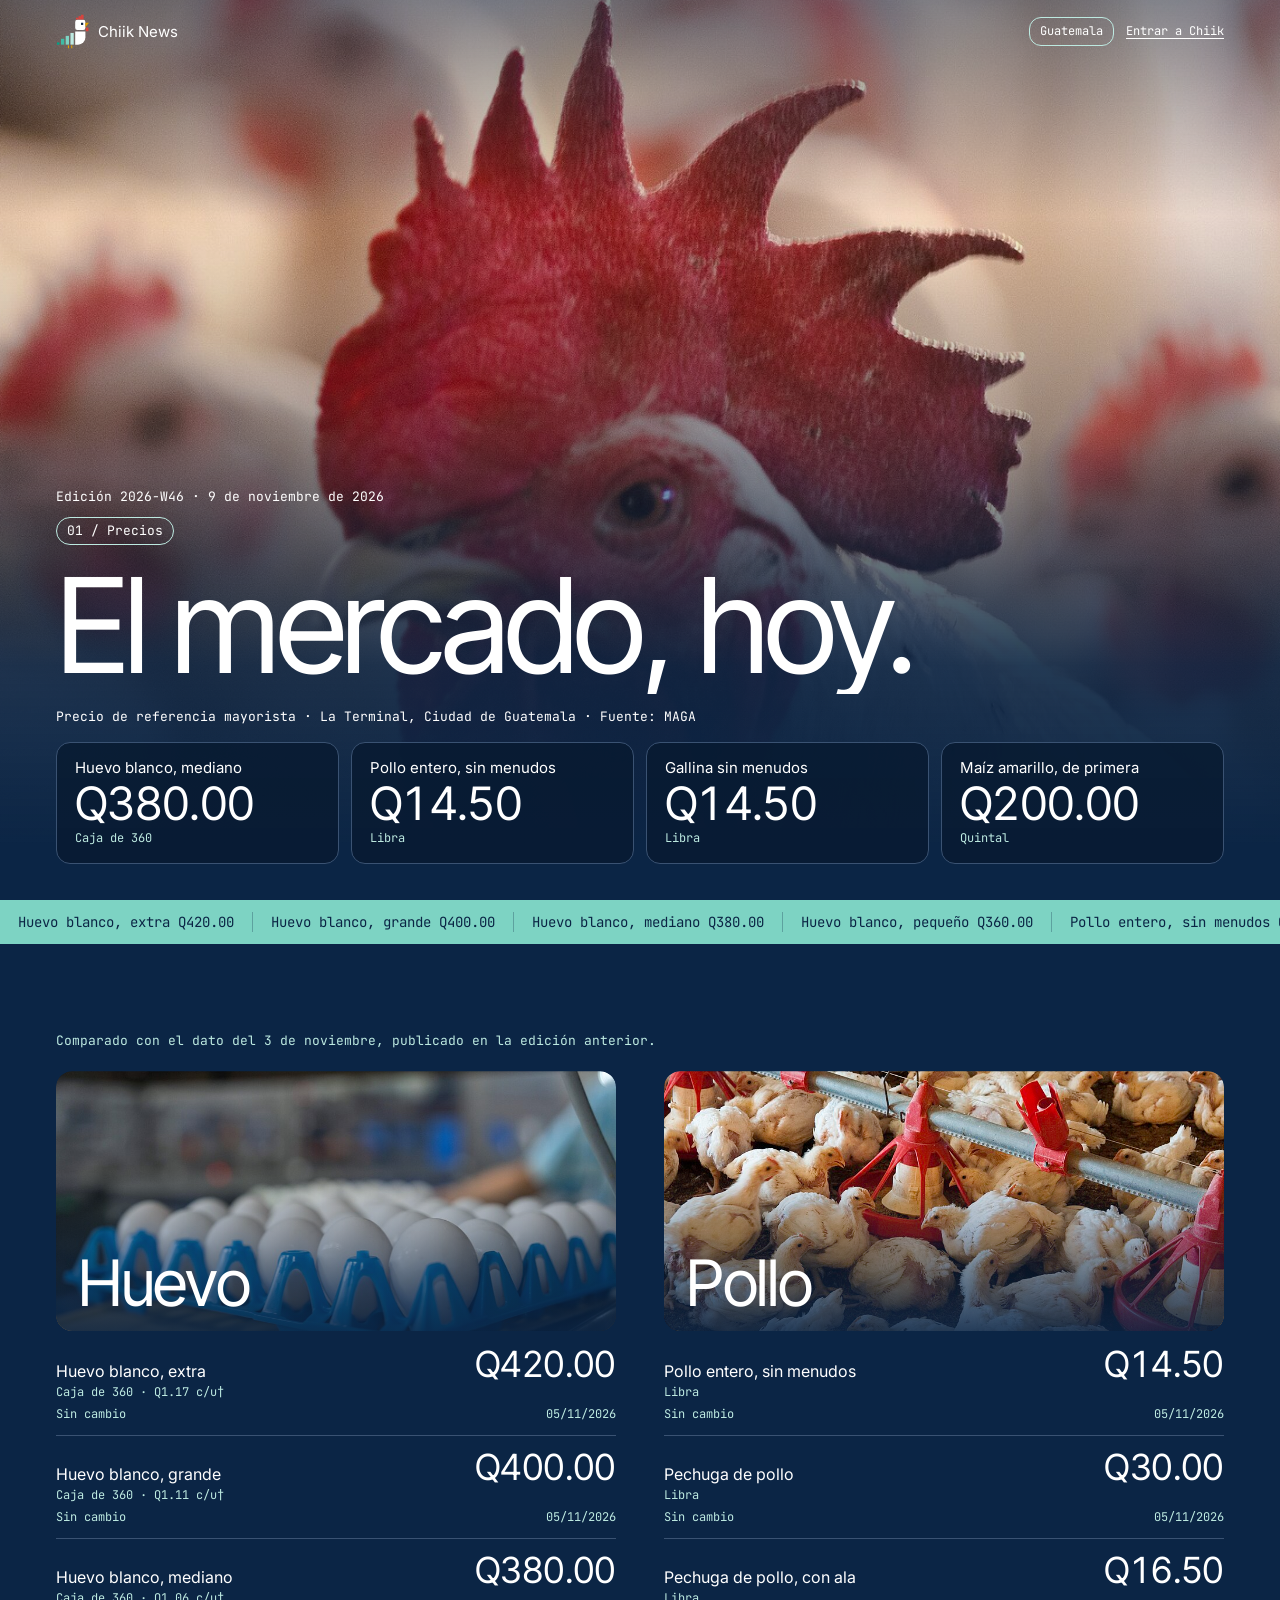
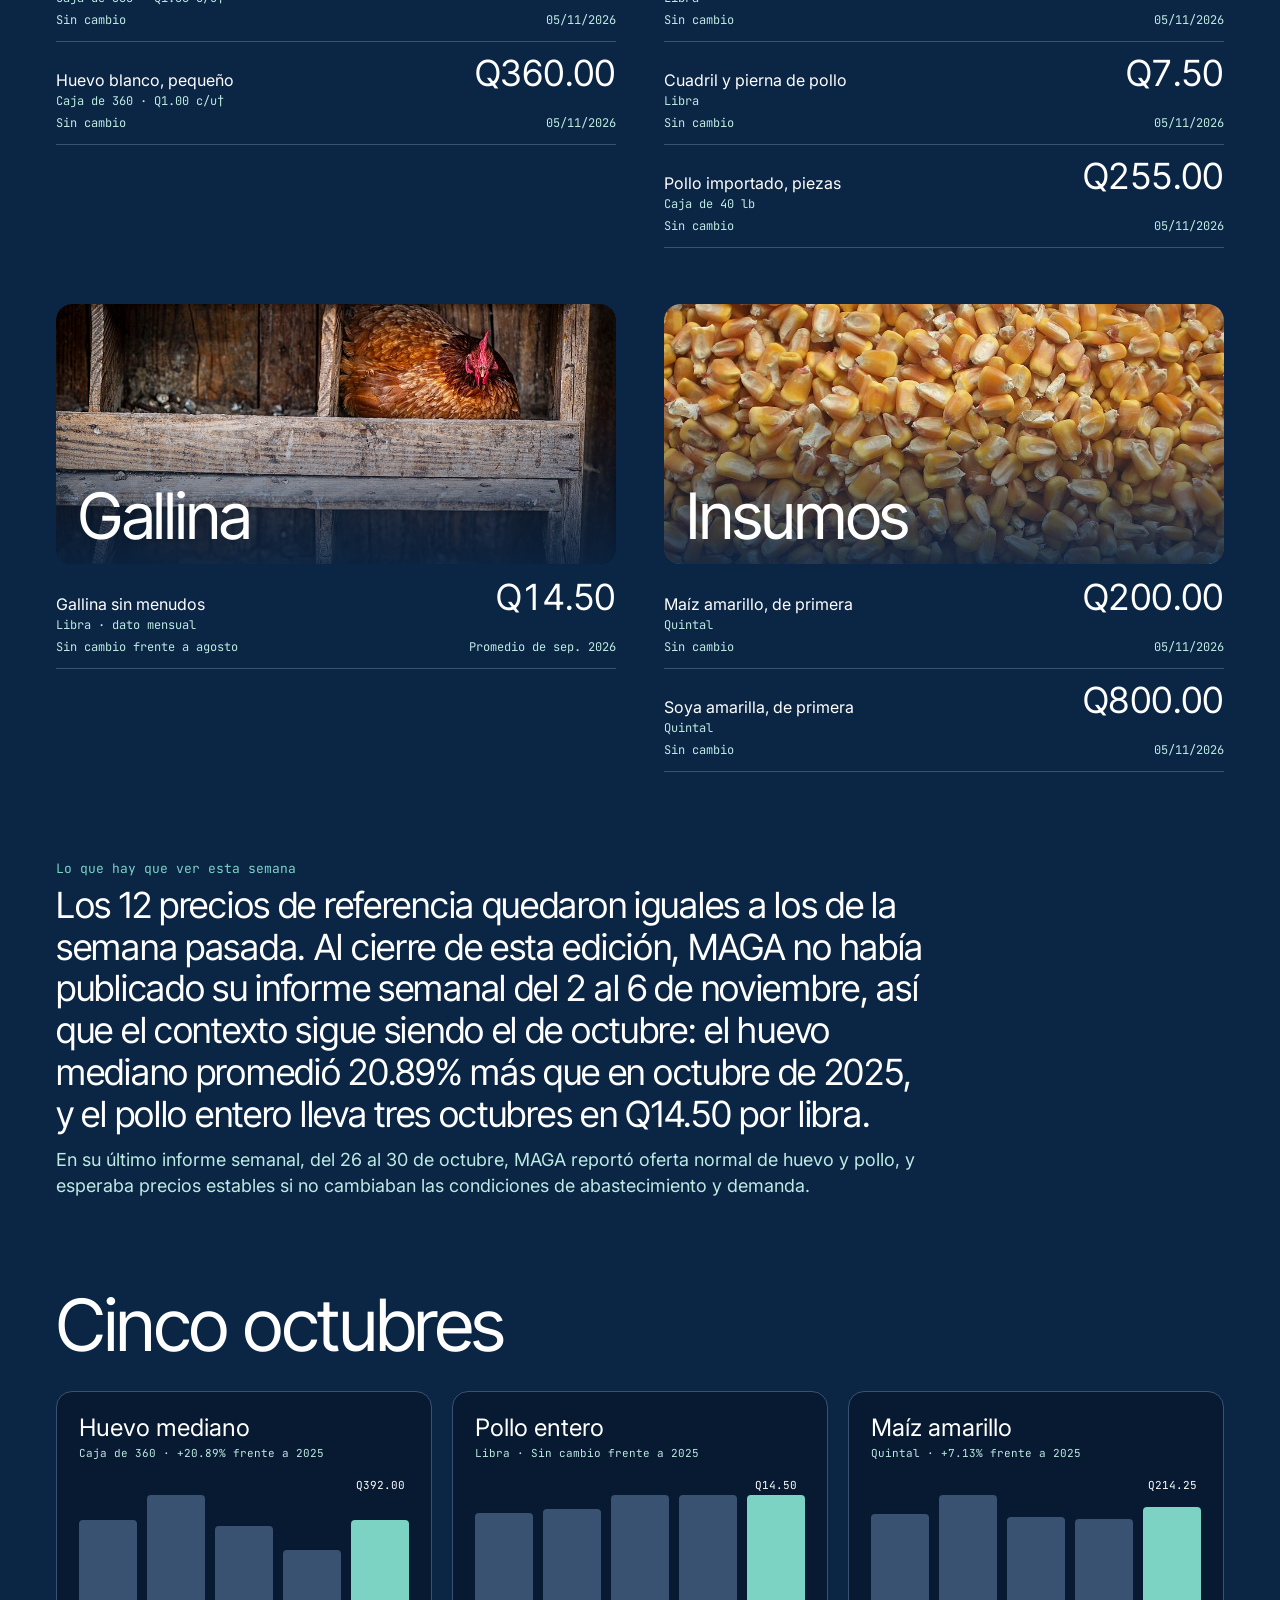
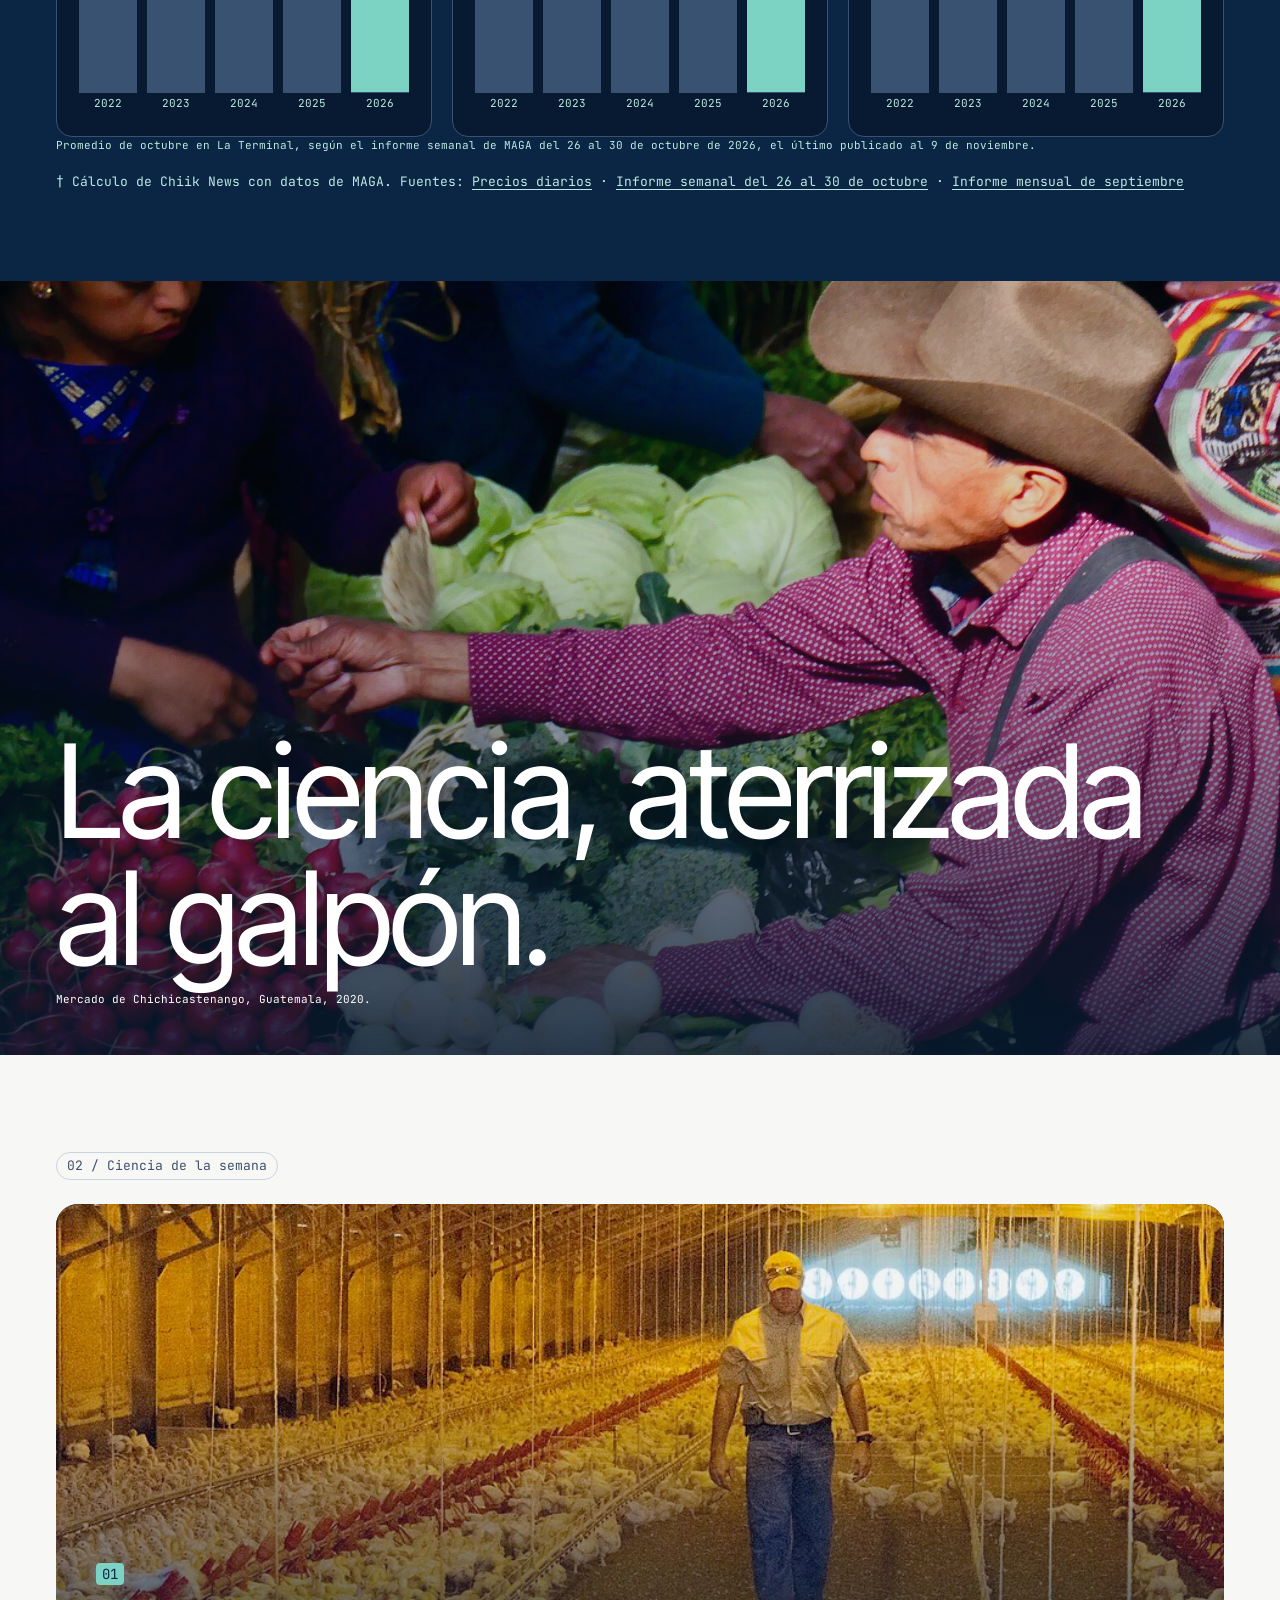
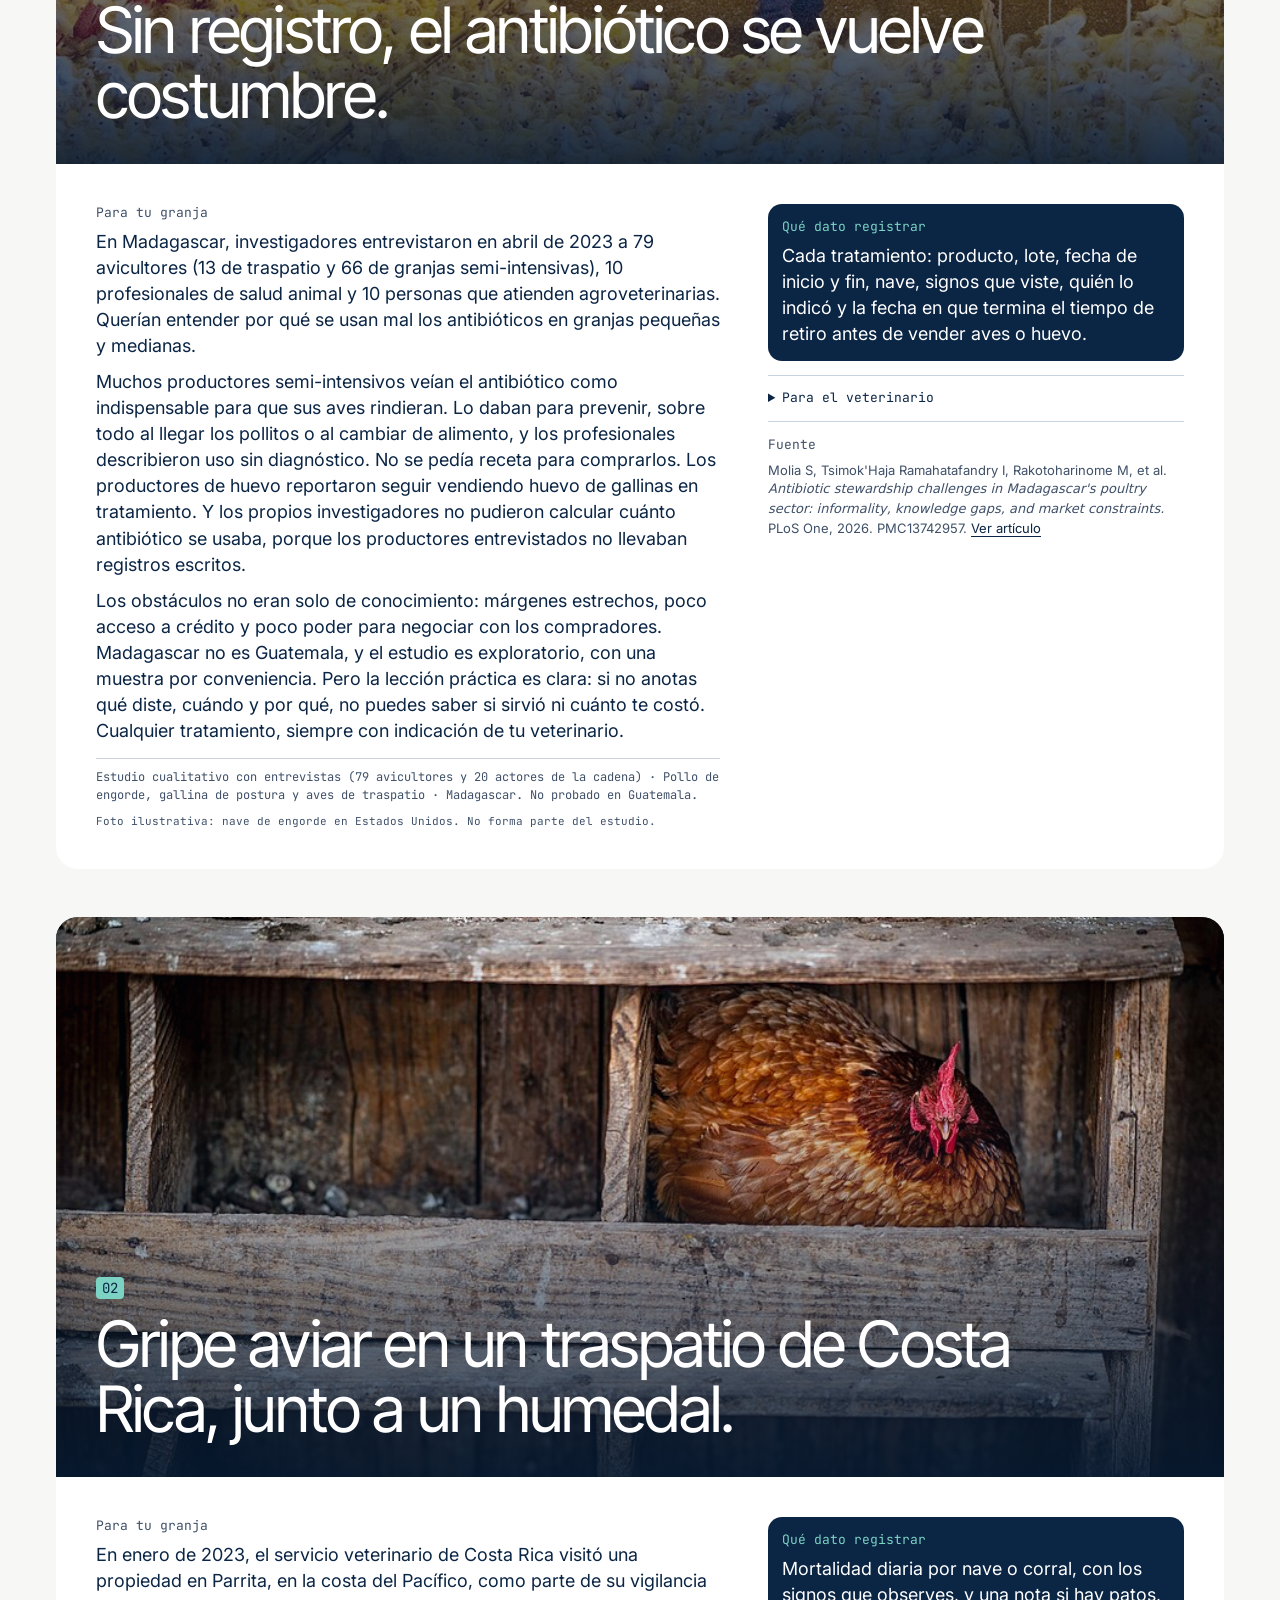
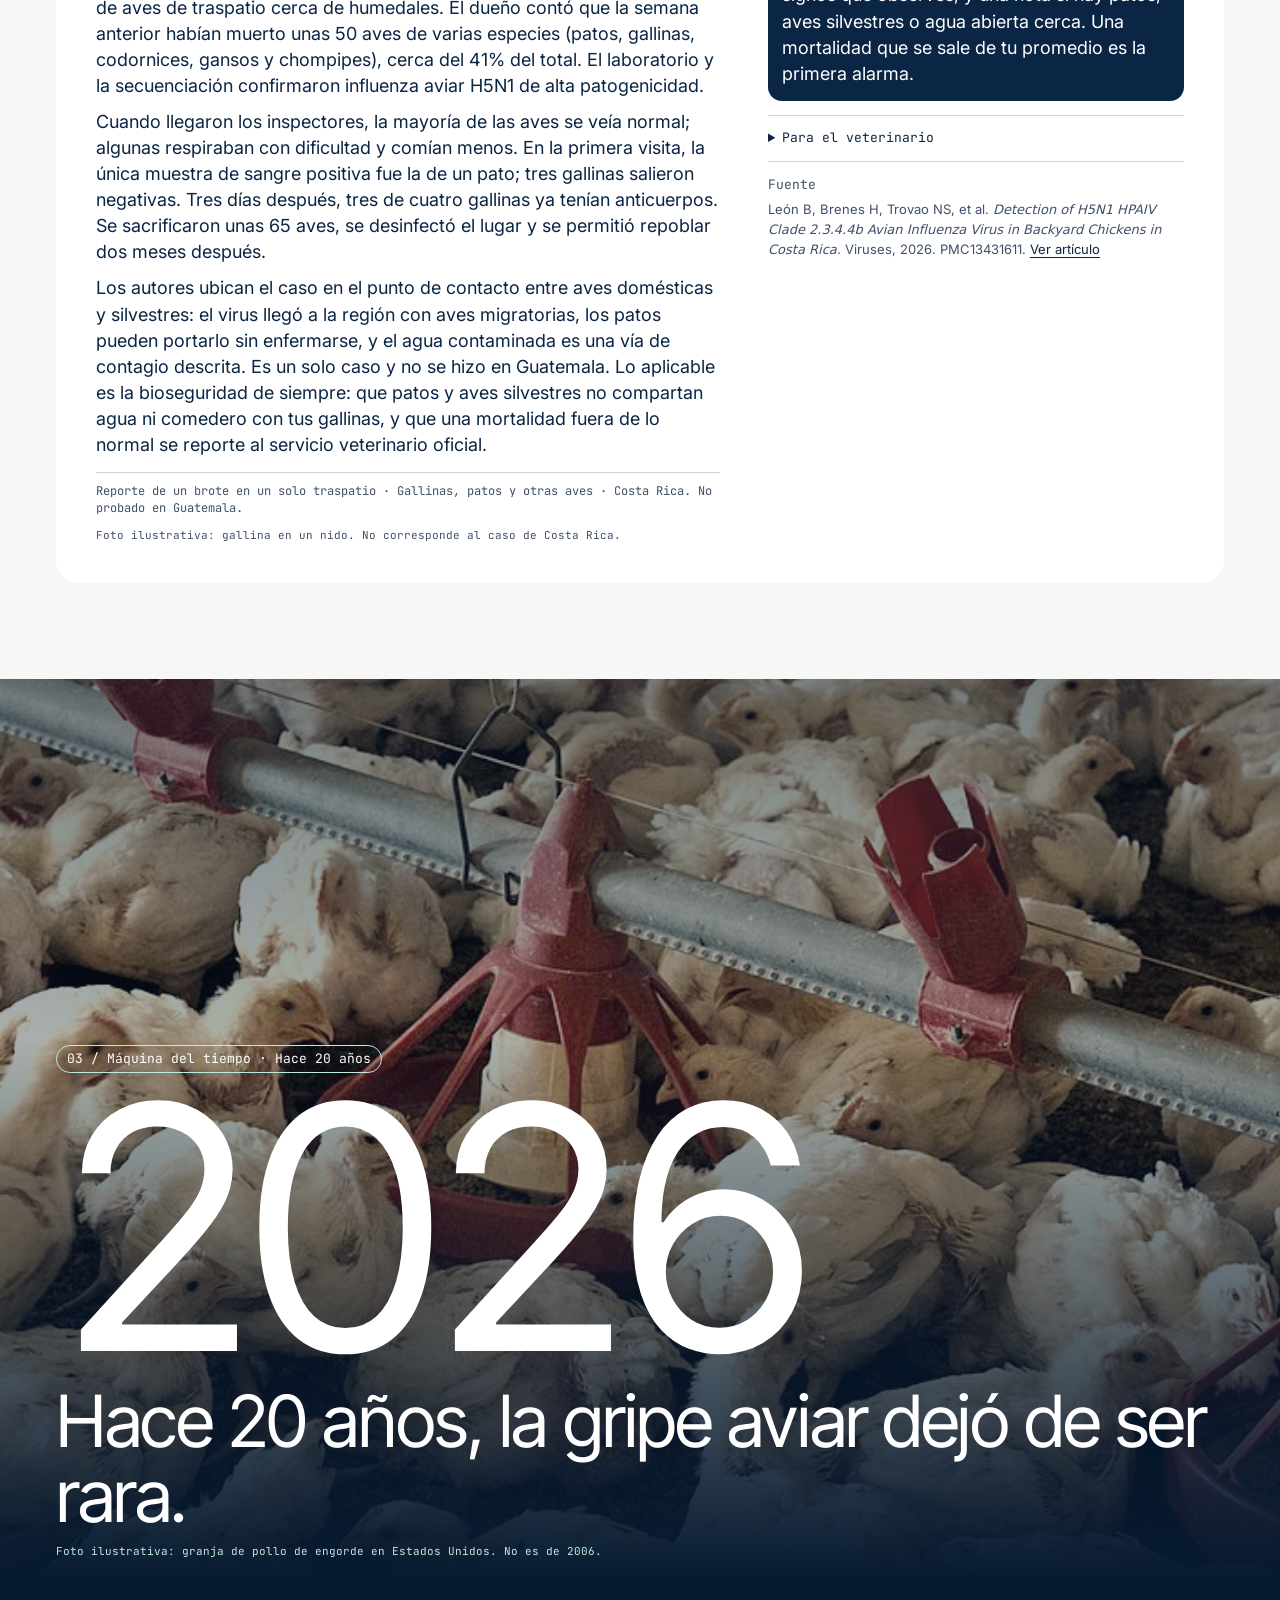
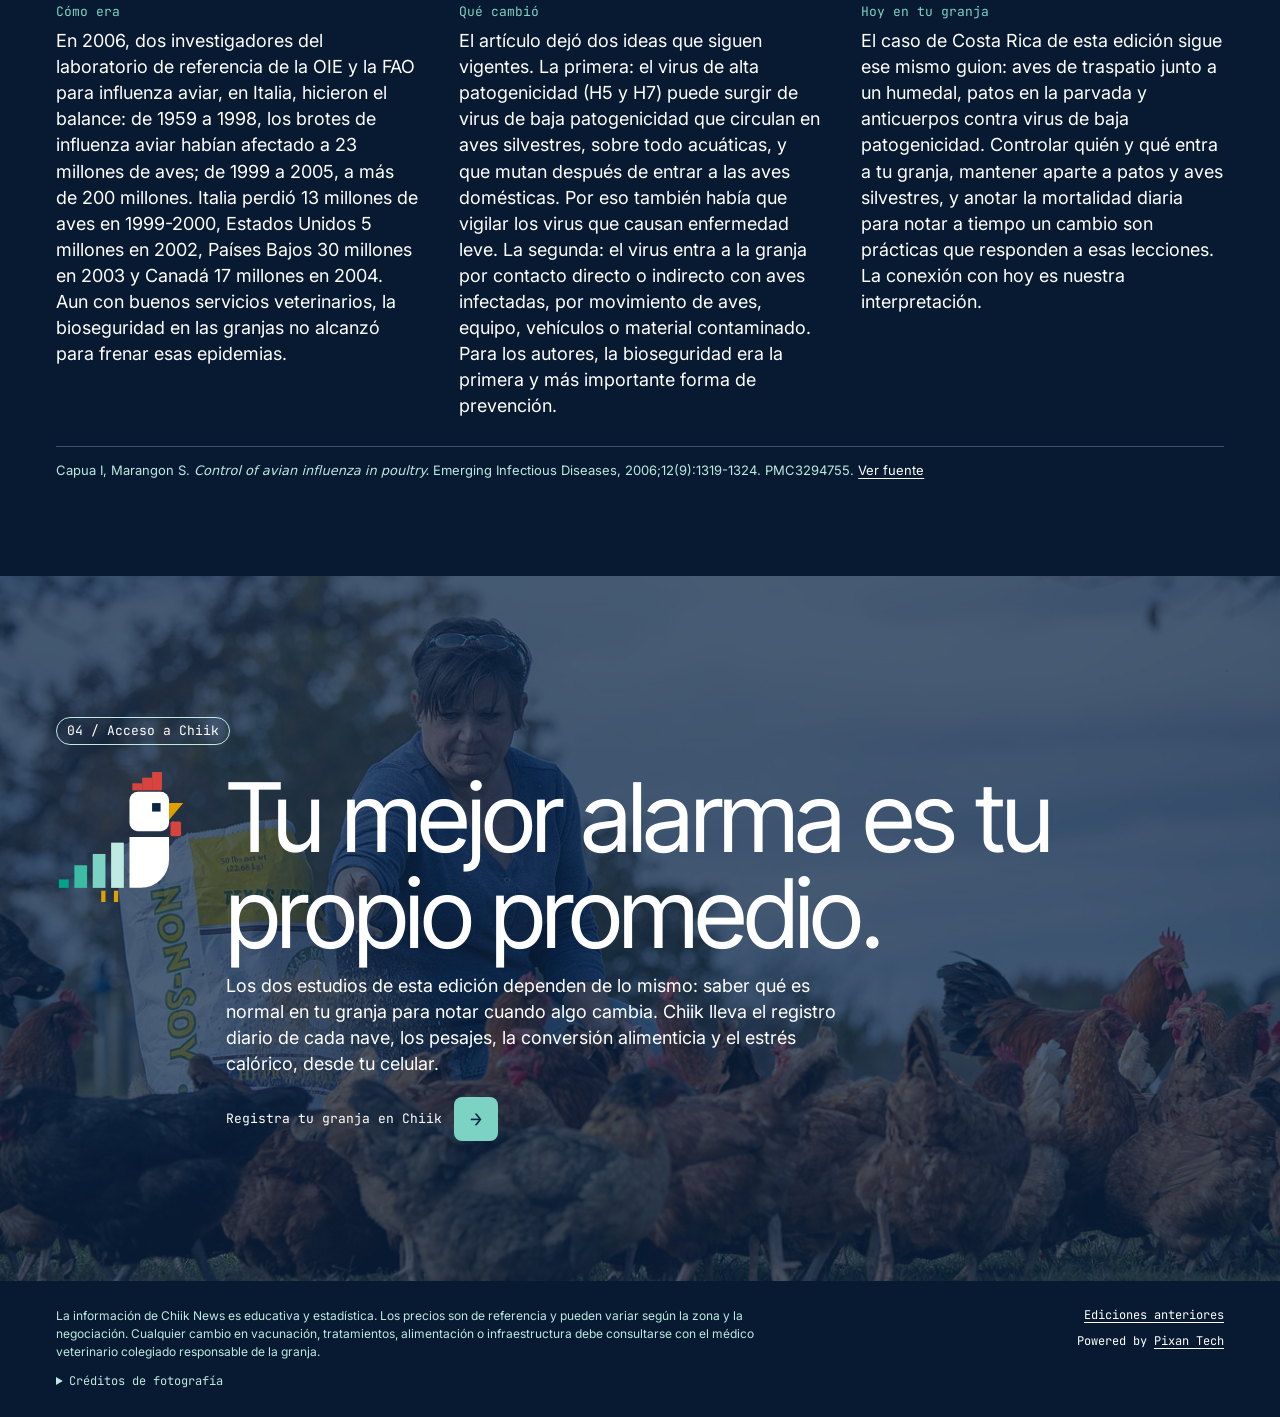
==== commit 26bb2de9: "Add files via upload" ====
--- a/index.html
+++ b/index.html
@@ -4,7 +4,7 @@
 <meta charset="utf-8">
 <meta name="viewport" content="width=device-width, initial-scale=1">
 <title>Chiik News · Precios y ciencia avícola en Guatemala</title>
-<meta name="description" content="El huevo mediano promedió en octubre 20.89% más que hace un año, mientras el pollo entero lleva tres octubres en Q14.50 por libra. El maíz amarillo bajó la semana pasada a Q200 por quintal, aunque su promedio de octubre sigue 7.13% arriba de 2025.">
+<meta name="description" content="Los 12 precios de referencia quedaron iguales a los de la semana pasada. Al cierre de esta edición, MAGA no había publicado su informe semanal del 2 al 6 de noviembre, así que el contexto sigue siendo el de octubre: el huevo mediano promedió 20.89% más que en octubre de 2025, y el pollo entero lleva tres octubres en Q14.50 por libra.">
 <link rel="icon" href="marca/chiik-icono.svg" type="image/svg+xml">
 <link rel="preconnect" href="https://fonts.googleapis.com">
 <link rel="stylesheet" href="https://fonts.googleapis.com/css2?family=Inter:wght@400&family=Inter+Tight:wght@400&family=JetBrains+Mono:wght@400&display=swap">
@@ -24,7 +24,7 @@
   </nav>
 </header>
   <div class="portada-contenido envoltura">
-    <p class="edicion-datos mono">Edición 2026-W45 · 4 de noviembre de 2026</p>
+    <p class="edicion-datos mono">Edición 2026-W46 · 9 de noviembre de 2026</p>
     <span class="contador mono">01 / Precios</span>
     <h1 data-palabras>El mercado, hoy.</h1>
     <p class="etiqueta-precios mono">Precio de referencia mayorista · La Terminal, Ciudad de Guatemala · Fuente: MAGA</p>
@@ -52,7 +52,7 @@
 </section>
 <div class="cinta" aria-hidden="true"><div class="cinta-pista mono"><div class="cinta-tramo"><span class="cinta-item"><span>Huevo blanco, extra</span> <b>Q420.00</b></span><span class="cinta-item"><span>Huevo blanco, grande</span> <b>Q400.00</b></span><span class="cinta-item"><span>Huevo blanco, mediano</span> <b>Q380.00</b></span><span class="cinta-item"><span>Huevo blanco, pequeño</span> <b>Q360.00</b></span><span class="cinta-item"><span>Pollo entero, sin menudos</span> <b>Q14.50</b></span><span class="cinta-item"><span>Pechuga de pollo</span> <b>Q30.00</b></span><span class="cinta-item"><span>Pechuga de pollo, con ala</span> <b>Q16.50</b></span><span class="cinta-item"><span>Cuadril y pierna de pollo</span> <b>Q7.50</b></span><span class="cinta-item"><span>Pollo importado, piezas</span> <b>Q255.00</b></span><span class="cinta-item"><span>Gallina sin menudos</span> <b>Q14.50</b></span><span class="cinta-item"><span>Maíz amarillo, de primera</span> <b>Q200.00</b></span><span class="cinta-item"><span>Soya amarilla, de primera</span> <b>Q800.00</b></span></div><div class="cinta-tramo"><span class="cinta-item"><span>Huevo blanco, extra</span> <b>Q420.00</b></span><span class="cinta-item"><span>Huevo blanco, grande</span> <b>Q400.00</b></span><span class="cinta-item"><span>Huevo blanco, mediano</span> <b>Q380.00</b></span><span class="cinta-item"><span>Huevo blanco, pequeño</span> <b>Q360.00</b></span><span class="cinta-item"><span>Pollo entero, sin menudos</span> <b>Q14.50</b></span><span class="cinta-item"><span>Pechuga de pollo</span> <b>Q30.00</b></span><span class="cinta-item"><span>Pechuga de pollo, con ala</span> <b>Q16.50</b></span><span class="cinta-item"><span>Cuadril y pierna de pollo</span> <b>Q7.50</b></span><span class="cinta-item"><span>Pollo importado, piezas</span> <b>Q255.00</b></span><span class="cinta-item"><span>Gallina sin menudos</span> <b>Q14.50</b></span><span class="cinta-item"><span>Maíz amarillo, de primera</span> <b>Q200.00</b></span><span class="cinta-item"><span>Soya amarilla, de primera</span> <b>Q800.00</b></span></div></div></div>
 <section class="tablero envoltura">
-  <p class="comparacion mono">Comparado con el promedio del 26 al 30 de octubre.</p>
+  <p class="comparacion mono">Comparado con el dato del 3 de noviembre, publicado en la edición anterior.</p>
   <div class="grupos"><section class="grupo" aria-label="Huevo">
   <figure class="grupo-foto foto-revelar">
     <img src="fotos/huevo.jpg" alt="Bandejas azules con huevos blancos" loading="lazy" decoding="async">
@@ -61,22 +61,22 @@
   <ul class="precios"><li class="precio">
   <div class="precio-info"><span class="nombre">Huevo blanco, extra</span><span class="unidad mono">Caja de 360 · Q1.17 c/u†</span></div>
   <div class="precio-valor" data-precio="420">Q420.00</div>
-  <div class="precio-meta mono"><span class="cambio">Sin cambio</span><span>03/11/2026</span></div>
+  <div class="precio-meta mono"><span class="cambio">Sin cambio</span><span>05/11/2026</span></div>
 </li>
 <li class="precio">
   <div class="precio-info"><span class="nombre">Huevo blanco, grande</span><span class="unidad mono">Caja de 360 · Q1.11 c/u†</span></div>
   <div class="precio-valor" data-precio="400">Q400.00</div>
-  <div class="precio-meta mono"><span class="cambio">Sin cambio</span><span>03/11/2026</span></div>
+  <div class="precio-meta mono"><span class="cambio">Sin cambio</span><span>05/11/2026</span></div>
 </li>
 <li class="precio">
   <div class="precio-info"><span class="nombre">Huevo blanco, mediano</span><span class="unidad mono">Caja de 360 · Q1.06 c/u†</span></div>
   <div class="precio-valor" data-precio="380">Q380.00</div>
-  <div class="precio-meta mono"><span class="cambio">Sin cambio</span><span>03/11/2026</span></div>
+  <div class="precio-meta mono"><span class="cambio">Sin cambio</span><span>05/11/2026</span></div>
 </li>
 <li class="precio">
   <div class="precio-info"><span class="nombre">Huevo blanco, pequeño</span><span class="unidad mono">Caja de 360 · Q1.00 c/u†</span></div>
   <div class="precio-valor" data-precio="360">Q360.00</div>
-  <div class="precio-meta mono"><span class="cambio">Sin cambio</span><span>03/11/2026</span></div>
+  <div class="precio-meta mono"><span class="cambio">Sin cambio</span><span>05/11/2026</span></div>
 </li></ul>
 </section>
 <section class="grupo" aria-label="Pollo">
@@ -87,27 +87,27 @@
   <ul class="precios"><li class="precio">
   <div class="precio-info"><span class="nombre">Pollo entero, sin menudos</span><span class="unidad mono">Libra</span></div>
   <div class="precio-valor" data-precio="14.5">Q14.50</div>
-  <div class="precio-meta mono"><span class="cambio">Sin cambio</span><span>03/11/2026</span></div>
+  <div class="precio-meta mono"><span class="cambio">Sin cambio</span><span>05/11/2026</span></div>
 </li>
 <li class="precio">
   <div class="precio-info"><span class="nombre">Pechuga de pollo</span><span class="unidad mono">Libra</span></div>
   <div class="precio-valor" data-precio="30">Q30.00</div>
-  <div class="precio-meta mono"><span class="cambio movimiento">↑ Q2.40 (+8.7%)†</span><span>03/11/2026</span></div>
+  <div class="precio-meta mono"><span class="cambio">Sin cambio</span><span>05/11/2026</span></div>
 </li>
 <li class="precio">
   <div class="precio-info"><span class="nombre">Pechuga de pollo, con ala</span><span class="unidad mono">Libra</span></div>
   <div class="precio-valor" data-precio="16.5">Q16.50</div>
-  <div class="precio-meta mono"><span class="cambio">Sin cambio</span><span>03/11/2026</span></div>
+  <div class="precio-meta mono"><span class="cambio">Sin cambio</span><span>05/11/2026</span></div>
 </li>
 <li class="precio">
   <div class="precio-info"><span class="nombre">Cuadril y pierna de pollo</span><span class="unidad mono">Libra</span></div>
   <div class="precio-valor" data-precio="7.5">Q7.50</div>
-  <div class="precio-meta mono"><span class="cambio">Sin cambio</span><span>03/11/2026</span></div>
+  <div class="precio-meta mono"><span class="cambio">Sin cambio</span><span>05/11/2026</span></div>
 </li>
 <li class="precio">
   <div class="precio-info"><span class="nombre">Pollo importado, piezas</span><span class="unidad mono">Caja de 40 lb</span></div>
   <div class="precio-valor" data-precio="255">Q255.00</div>
-  <div class="precio-meta mono"><span class="cambio">Sin cambio</span><span>03/11/2026</span></div>
+  <div class="precio-meta mono"><span class="cambio">Sin cambio</span><span>05/11/2026</span></div>
 </li></ul>
 </section>
 <section class="grupo" aria-label="Gallina">
@@ -129,15 +129,15 @@
   <ul class="precios"><li class="precio">
   <div class="precio-info"><span class="nombre">Maíz amarillo, de primera</span><span class="unidad mono">Quintal</span></div>
   <div class="precio-valor" data-precio="200">Q200.00</div>
-  <div class="precio-meta mono"><span class="cambio">Sin cambio; esa semana MAGA reportó ↓ 6.98%</span><span>03/11/2026</span></div>
+  <div class="precio-meta mono"><span class="cambio">Sin cambio</span><span>05/11/2026</span></div>
 </li>
 <li class="precio">
   <div class="precio-info"><span class="nombre">Soya amarilla, de primera</span><span class="unidad mono">Quintal</span></div>
   <div class="precio-valor" data-precio="800">Q800.00</div>
-  <div class="precio-meta mono"><span class="cambio">Sin comparación todavía</span><span>03/11/2026</span></div>
+  <div class="precio-meta mono"><span class="cambio">Sin cambio</span><span>05/11/2026</span></div>
 </li></ul>
 </section></div>
-  <div class="que-ver"><h2 class="rotulo mono">Lo que hay que ver esta semana</h2><p class="lectura">El huevo mediano promedió en octubre 20.89% más que hace un año, mientras el pollo entero lleva tres octubres en Q14.50 por libra. El maíz amarillo bajó la semana pasada a Q200 por quintal, aunque su promedio de octubre sigue 7.13% arriba de 2025.</p><p class="contexto">Según MAGA, la oferta de huevo y pollo se mantuvo normal, y espera precios estables para la próxima semana si no cambian las condiciones de abastecimiento y demanda.</p></div>
+  <div class="que-ver"><h2 class="rotulo mono">Lo que hay que ver esta semana</h2><p class="lectura">Los 12 precios de referencia quedaron iguales a los de la semana pasada. Al cierre de esta edición, MAGA no había publicado su informe semanal del 2 al 6 de noviembre, así que el contexto sigue siendo el de octubre: el huevo mediano promedió 20.89% más que en octubre de 2025, y el pollo entero lleva tres octubres en Q14.50 por libra.</p><p class="contexto">En su último informe semanal, del 26 al 30 de octubre, MAGA reportó oferta normal de huevo y pollo, y esperaba precios estables si no cambiaban las condiciones de abastecimiento y demanda.</p></div>
   <div class="tendencias">
     <h2 class="tendencias-titulo">Cinco octubres</h2>
     <div class="tendencias-grid"><article class="tendencia">
@@ -227,7 +227,7 @@
         <span class="columna-anio mono">2026</span>
       </li></ol>
     </article></div>
-    <p class="nota mono">Promedio de octubre en La Terminal, según el informe semanal de MAGA del 26 al 30 de octubre de 2026.</p>
+    <p class="nota mono">Promedio de octubre en La Terminal, según el informe semanal de MAGA del 26 al 30 de octubre de 2026, el último publicado al 9 de noviembre.</p>
   </div>
   <p class="nota mono">† Cálculo de Chiik News con datos de MAGA. Fuentes: <a href="https://precios.maga.gob.gt/diarios/diarios.html">Precios diarios</a> · <a href="https://precios.maga.gob.gt/novedades/43-guatemala-informe-semanal-de-precios-del-26-al-30-de-octubre-de-2026/">Informe semanal del 26 al 30 de octubre</a> · <a href="https://precios.maga.gob.gt/archivos/mensuales/2026/09%20Informe%20De%20Precios%20Agropecuarios%20Mensual%20Septiembre%202026.pdf">Informe mensual de septiembre</a></p>
 </section>
@@ -243,120 +243,89 @@
   <h2 class="contador contador-claro mono">02 / Ciencia de la semana</h2>
   <div class="piezas"><article class="pieza">
   <figure class="pieza-foto foto-revelar">
-    <div class="pieza-lienzo" data-parallax="0.08"><img src="fotos/soya.jpg" alt="Recipientes con semilla de soya en una sembradora" loading="lazy" decoding="async"></div>
+    <div class="pieza-lienzo" data-parallax="0.08"><img src="fotos/calor.jpg" alt="Productor de pie dentro de una nave con pollos de engorde" loading="lazy" decoding="async"></div>
     <div class="pieza-velo"></div>
     <div class="pieza-titular">
       <span class="pieza-numero mono">01</span>
-      <h3>Dos quintales de soya pueden costar igual y no alimentar igual.</h3>
+      <h3>Sin registro, el antibiótico se vuelve costumbre.</h3>
     </div>
   </figure>
   <div class="pieza-cuerpo">
     <div class="pieza-texto">
       <h4 class="rotulo mono">Para tu granja</h4>
-      <p>Investigadores compararon soya integral de Canadá, procesada de forma controlada, con tres muestras comerciales de Kenia cuyo procesamiento se desconocía. Las muestras no se comportaron igual en una digestión simulada en laboratorio. Una de las de Kenia no se diferenció de la soya cruda en digestibilidad promedio de aminoácidos.</p>
-<p>El dato importa porque la soya es de los ingredientes caros de la ración: esta semana, la amarilla de primera está en Q800 por quintal en La Terminal. Los autores concluyen que conviene evaluar la calidad de la soya integral comercial antes de formular el alimento. Si compras soya integral, pregúntale a tu proveedor cómo fue procesada y qué análisis tiene ese lote.</p>
-      <p class="evidencia mono">Estudio de laboratorio con predicción · Soya para pollo de engorde · Canadá y Kenia. No probado en Guatemala ni medido en granja.</p>
-      <p class="foto-pie foto-pie-claro mono">Foto ilustrativa: semilla de soya en una sembradora.</p>
+      <p>En Madagascar, investigadores entrevistaron en abril de 2023 a 79 avicultores (13 de traspatio y 66 de granjas semi-intensivas), 10 profesionales de salud animal y 10 personas que atienden agroveterinarias. Querían entender por qué se usan mal los antibióticos en granjas pequeñas y medianas.</p>
+<p>Muchos productores semi-intensivos veían el antibiótico como indispensable para que sus aves rindieran. Lo daban para prevenir, sobre todo al llegar los pollitos o al cambiar de alimento, y los profesionales describieron uso sin diagnóstico. No se pedía receta para comprarlos. Los productores de huevo reportaron seguir vendiendo huevo de gallinas en tratamiento. Y los propios investigadores no pudieron calcular cuánto antibiótico se usaba, porque los productores entrevistados no llevaban registros escritos.</p>
+<p>Los obstáculos no eran solo de conocimiento: márgenes estrechos, poco acceso a crédito y poco poder para negociar con los compradores. Madagascar no es Guatemala, y el estudio es exploratorio, con una muestra por conveniencia. Pero la lección práctica es clara: si no anotas qué diste, cuándo y por qué, no puedes saber si sirvió ni cuánto te costó. Cualquier tratamiento, siempre con indicación de tu veterinario.</p>
+      <p class="evidencia mono">Estudio cualitativo con entrevistas (79 avicultores y 20 actores de la cadena) · Pollo de engorde, gallina de postura y aves de traspatio · Madagascar. No probado en Guatemala.</p>
+      <p class="foto-pie foto-pie-claro mono">Foto ilustrativa: nave de engorde en Estados Unidos. No forma parte del estudio.</p>
     </div>
     <div class="pieza-lateral">
       <div class="dato">
         <h4 class="rotulo mono">Qué dato registrar</h4>
-        <p>Proveedor y lote de cada compra de soya o alimento, junto con la conversión alimenticia del lote de aves que lo consumió. Así podrás ver si un cambio de materia prima coincide con un cambio en tu conversión.</p>
+        <p>Cada tratamiento: producto, lote, fecha de inicio y fin, nave, signos que viste, quién lo indicó y la fecha en que termina el tiempo de retiro antes de vender aves o huevo.</p>
       </div>
       <details class="veterinario">
         <summary class="mono">Para el veterinario</summary>
-        <p>Se evaluaron composición química, estructura secundaria de proteína por ATR-FTIR, solubilización de proteína cruda y digestibilidad in vitro de aminoácidos. La actividad de inhibidores de tripsina bajó de 17.42 TIU/mg en la soya cruda canadiense a 3.85 TIU/mg en la extruida y a 4.77, 4.59 y 2.30 TIU/mg en las tostadas a 136.7, 151.7 y 154.4 °C. Las muestras de Kenia tuvieron 8.00, 6.00 y 12.00 TIU/mg. El tostado a 151.7-154.4 °C dio las mejores respuestas de estructura y digestibilidad.</p>
-        <p><strong class="rotulo-linea">Limitaciones:</strong> Los valores de digestibilidad ileal son predichos, y el modelo tuvo errores mayores en lisina, ácido aspártico y prolina. El estudio declara financiamiento público y de la industria de alimentos.</p>
+        <p>Entrevistas semiestructuradas en malgache, con análisis temático, en Analamanga, la región de mayor densidad avícola del país. Los productores semi-intensivos consultaban sobre todo a técnicos y veterinarios de las empresas proveedoras de pollito y alimento; los de traspatio, a vendedores de agroveterinarias, a veterinarios privados y a otros productores.</p>
+<p>Los vendedores reportaron despachar antibióticos de importancia crítica como primera línea, o probar varios hasta que uno funcionara. En ese grupo, solo cuatro entrevistados habían oído hablar de resistencia a los antibióticos, y con una idea generalmente inexacta. Ningún productor había recibido una inspección oficial sobre su uso de antibióticos. Los autores proponen que los proveedores de pollito y alimento entreguen material impreso sobre enfermedades comunes y una bitácora para registrar producción y tratamientos.</p>
+        <p><strong class="rotulo-linea">Limitaciones:</strong> Estudio exploratorio con muestreo intencional y por conveniencia, no representativo. No hay cifras de consumo de antibióticos porque los productores no llevaban registros escritos. La guía de entrevistas no preguntó de forma específica por capacitación en uso de antibióticos.</p>
       </details>
-      <p class="fuente"><span class="rotulo mono">Fuente</span> Njeri FM, Ciola AL, Manoa LA, et al. <em>Full-fat soybean origin and thermal processing affect protein secondary structure, in vitro digestion kinetics, and predicted standardized ileal amino acid digestibility in broiler chickens.</em> Journal of Animal Science and Biotechnology, 2026. PMC13726081. <a href="https://doi.org/10.1186/s40104-026-01512-w">Ver artículo</a></p>
+      <p class="fuente"><span class="rotulo mono">Fuente</span> Molia S, Tsimok&#39;Haja Ramahatafandry I, Rakotoharinome M, et al. <em>Antibiotic stewardship challenges in Madagascar&#39;s poultry sector: informality, knowledge gaps, and market constraints.</em> PLoS One, 2026. PMC13742957. <a href="https://doi.org/10.1371/journal.pone.0362299">Ver artículo</a></p>
     </div>
   </div>
 </article>
 <article class="pieza">
   <figure class="pieza-foto foto-revelar">
-    <div class="pieza-lienzo" data-parallax="0.08"><img src="fotos/calor.jpg" alt="Productor de pie dentro de una nave con pollos de engorde" loading="lazy" decoding="async"></div>
+    <div class="pieza-lienzo" data-parallax="0.08"><img src="fotos/gallina.jpg" alt="Gallina colorada en un nido de madera" loading="lazy" decoding="async"></div>
     <div class="pieza-velo"></div>
     <div class="pieza-titular">
       <span class="pieza-numero mono">02</span>
-      <h3>En zonas altas, el calor puede pesar doble.</h3>
+      <h3>Gripe aviar en un traspatio de Costa Rica, junto a un humedal.</h3>
     </div>
   </figure>
   <div class="pieza-cuerpo">
     <div class="pieza-texto">
       <h4 class="rotulo mono">Para tu granja</h4>
-      <p>Investigadores de universidades de Irán criaron pollos de engorde a 2,100 metros de altura y bajo estrés por calor crónico durante 42 días. Sus autores llaman a esa combinación una &quot;doble carga&quot;: el calor aumenta la necesidad de oxígeno mientras la altura limita el suministro, lo que predispone a las aves a hipertensión pulmonar y ascitis.</p>
-<p>La mortalidad apareció a partir del día 28, con signos compatibles con estrés por calor y ascitis. Se probó además un extracto de <em>Echinacea purpurea</em> en el alimento: mejoró marcadores de estrés oxidativo en sangre y la mortalidad fue numéricamente menor (8% sin extracto, 5% y 3% con extracto). Eso no demuestra que el extracto convenga en una granja: el estudio fue pequeño y se concentró en marcadores biológicos. Antes de cambiar la ración, habla con tu veterinario.</p>
-<p>Lo aprovechable desde hoy es otra cosa: si tu granja está en una zona alta, no basta con vigilar el calor por sí solo, y la cuarta semana merece atención especial.</p>
-      <p class="evidencia mono">Ensayo controlado pequeño (108 pollos) · Pollo de engorde Ross 308 macho · Irán. No probado en Guatemala.</p>
-      <p class="foto-pie foto-pie-claro mono">Foto ilustrativa: nave de engorde en Estados Unidos.</p>
+      <p>En enero de 2023, el servicio veterinario de Costa Rica visitó una propiedad en Parrita, en la costa del Pacífico, como parte de su vigilancia de aves de traspatio cerca de humedales. El dueño contó que la semana anterior habían muerto unas 50 aves de varias especies (patos, gallinas, codornices, gansos y chompipes), cerca del 41% del total. El laboratorio y la secuenciación confirmaron influenza aviar H5N1 de alta patogenicidad.</p>
+<p>Cuando llegaron los inspectores, la mayoría de las aves se veía normal; algunas respiraban con dificultad y comían menos. En la primera visita, la única muestra de sangre positiva fue la de un pato; tres gallinas salieron negativas. Tres días después, tres de cuatro gallinas ya tenían anticuerpos. Se sacrificaron unas 65 aves, se desinfectó el lugar y se permitió repoblar dos meses después.</p>
+<p>Los autores ubican el caso en el punto de contacto entre aves domésticas y silvestres: el virus llegó a la región con aves migratorias, los patos pueden portarlo sin enfermarse, y el agua contaminada es una vía de contagio descrita. Es un solo caso y no se hizo en Guatemala. Lo aplicable es la bioseguridad de siempre: que patos y aves silvestres no compartan agua ni comedero con tus gallinas, y que una mortalidad fuera de lo normal se reporte al servicio veterinario oficial.</p>
+      <p class="evidencia mono">Reporte de un brote en un solo traspatio · Gallinas, patos y otras aves · Costa Rica. No probado en Guatemala.</p>
+      <p class="foto-pie foto-pie-claro mono">Foto ilustrativa: gallina en un nido. No corresponde al caso de Costa Rica.</p>
     </div>
     <div class="pieza-lateral">
       <div class="dato">
         <h4 class="rotulo mono">Qué dato registrar</h4>
-        <p>Temperatura y humedad de cada nave, y mortalidad diaria con los signos observados, sobre todo desde el día 28.</p>
+        <p>Mortalidad diaria por nave o corral, con los signos que observes, y una nota si hay patos, aves silvestres o agua abierta cerca. Una mortalidad que se sale de tu promedio es la primera alarma.</p>
       </div>
       <details class="veterinario">
         <summary class="mono">Para el veterinario</summary>
-        <p>El extracto redujo óxido nítrico y malondialdehído en suero en ambos niveles (p &lt; 0.05). En el nivel alto aumentó la expresión de IL-10 (900%) e IFN-γ (351%), sin cambios en IL-1β ni TNF-α. La longitud relativa de telómeros en hígado no cambió.</p>
-        <p><strong class="rotulo-linea">Limitaciones:</strong> Tamaño de muestra reducido; los autores no identificaron los compuestos fenólicos individuales del extracto ni los cuantificaron en el alimento; describen la diferencia de mortalidad solo como numérica. Las dosis del ensayo se omiten aquí a propósito y pueden consultarse en el artículo.</p>
+        <p>Serología por ELISA de competencia y AGID; qRT-PCR con protocolos de USDA y CDC, con valores de Ct entre 31.7 y 37.2; secuenciación de nueva generación. El sitio de corte de la hemaglutinina (REKRRKR↓G) confirmó alta patogenicidad, clado 2.3.4.4b. El Centro Colaborador de la OMS en St. Jude aisló el virus en huevo embrionado y secuenció los ocho segmentos; en NVSL no se aisló y las pruebas específicas del clado fueron negativas.</p>
+<p>Los sueros reaccionaron con fuerza ante antígenos norteamericanos de H5 de baja patogenicidad; un suero tuvo título mayor de 1:8000. En la filogenia, la secuencia de las gallinas quedó en el grupo del Pacífico, pero distinta de las demás de Costa Rica. Los autores plantean, como hipótesis, que una exposición previa a virus de baja patogenicidad pudo atenuar el cuadro.</p>
+        <p><strong class="rotulo-linea">Limitaciones:</strong> Un solo brote, con pocas muestras y datos observacionales. La mortalidad la reportó el dueño. Las cargas virales fueron bajas y un laboratorio no logró aislar el virus. La hipótesis de protección por exposición previa no se pudo comprobar.</p>
       </details>
-      <p class="fuente"><span class="rotulo mono">Fuente</span> Bahadoran S, Vaeznia S, Hassanpour H. <em>Dietary Echinacea purpurea Attenuates Oxidative Stress and Alters Cytokine Gene Expression Among Heat-Stressed Broiler Chickens at High Altitude.</em> Veterinary Medicine and Science, 2026. PMC13620839. <a href="https://doi.org/10.1002/vms3.71234">Ver artículo</a></p>
-    </div>
-  </div>
-</article>
-<article class="pieza">
-  <figure class="pieza-foto foto-revelar">
-    <div class="pieza-lienzo" data-parallax="0.08"><img src="fotos/mercado-gallinas.jpg" alt="Gallos y gallinas bajo una red azul en un mercado" loading="lazy" decoding="async"></div>
-    <div class="pieza-velo"></div>
-    <div class="pieza-titular">
-      <span class="pieza-numero mono">03</span>
-      <h3>Guatemala: bacterias resistentes en pollo de mercado.</h3>
-    </div>
-  </figure>
-  <div class="pieza-cuerpo">
-    <div class="pieza-texto">
-      <h4 class="rotulo mono">Para tu granja</h4>
-      <p>Entre junio y agosto de 2022, investigadores tomaron muestras en tres mercados: Ciudad de Guatemala, Santa Catarina Pinula y San Martín Jilotepeque. Buscaron <em>Escherichia coli</em> resistente a cefalosporinas de tercera generación, un grupo de antibióticos importante en salud humana.</p>
-<p>La encontraron en 18 de 20 canales de pollo no comercial (90%) y en 9 de 20 de pollo comercial (45%). También apareció, en menor proporción, en muestras humanas, de agua y de vegetales.</p>
-<p>Esto no significa que la bacteria venga de tu granja. Son muestras de canales ya en el mercado, de pocos sitios, y este tipo de estudio no permite saber en qué punto de la cadena se originó la resistencia. Pero sí muestra que el tema ya está presente aquí. Usar antibióticos solo con indicación del veterinario, y guardar registro, te permite responder con datos cuando alguien pregunte.</p>
-      <p class="evidencia mono">Estudio transversal · Canales de pollo, vegetales, agua y muestras humanas · Guatemala. Datos de 2022.</p>
-      <p class="foto-pie foto-pie-claro mono">Aves en el mercado de Chichicastenango, 2020. La foto no forma parte del estudio.</p>
-    </div>
-    <div class="pieza-lateral">
-      <div class="dato">
-        <h4 class="rotulo mono">Qué dato registrar</h4>
-        <p>Cada tratamiento con antibiótico: producto, lote, fecha, nave, quién lo indicó y tiempo de retiro.</p>
-      </div>
-      <details class="veterinario">
-        <summary class="mono">Para el veterinario</summary>
-        <p>De 132 muestras, 43 (32.6%) fueron positivas a 3GCR-EC. Se secuenciaron 40 aislados tras retirar duplicados. Entre 11 genes de betalactamasas de espectro extendido, el más frecuente fue <em>bla</em>CTX-M-55, con 32 tipos de secuencia distintos, incluidos los linajes pandémicos ST10, ST648 y ST410.</p>
-<p>Nota de verificación: el resumen del artículo indica 67.4% de positivos, pero la tabla de resultados muestra 32.6% de positivos y 67.4% de negativos. Aquí se usa la tabla.</p>
-        <p><strong class="rotulo-linea">Limitaciones:</strong> Tres mercados no representativos del país; clasificación comercial o no comercial basada en la marca y en lo que dijeron los vendedores; sin pruebas completas de susceptibilidad; la presencia de un gen no implica expresión.</p>
-      </details>
-      <p class="fuente"><span class="rotulo mono">Fuente</span> Perez-Garcia G, Alvarez D, Barillas AG, et al. <em>Diverse Reservoirs of Third-Generation Cephalosporin-Resistant Escherichia coli in Guatemala.</em> EcoHealth, 2026. PMC13287249. <a href="https://doi.org/10.1007/s10393-026-01775-9">Ver artículo</a></p>
+      <p class="fuente"><span class="rotulo mono">Fuente</span> León B, Brenes H, Trovao NS, et al. <em>Detection of H5N1 HPAIV Clade 2.3.4.4b Avian Influenza Virus in Backyard Chickens in Costa Rica.</em> Viruses, 2026. PMC13431611. <a href="https://doi.org/10.3390/v18070799">Ver artículo</a></p>
     </div>
   </div>
 </article></div>
 </div></section>
 <section class="zona-historia">
   <div class="historia-cabeza">
-    <div class="historia-lienzo" data-parallax="0.16"><img src="fotos/historia.jpg" alt="Parvada de gallinas blancas en una granja, en una foto antigua" loading="lazy" decoding="async"></div>
+    <div class="historia-lienzo" data-parallax="0.16"><img src="fotos/pollo.jpg" alt="Pollos de engorde junto a comederos rojos" loading="lazy" decoding="async"></div>
     <div class="historia-velo"></div>
     <div class="historia-encabezado envoltura">
-      <span class="contador mono">03 / Máquina del tiempo · Hace 100 años</span>
-      <p class="anio" aria-hidden="true" data-anio="1926" data-desde="2026">1926</p>
-      <h2 class="historia-titulo">Cuando el problema ya venía desde el huevo.</h2>
-      <p class="foto-pie mono">Granja avícola en el libro Dollars and sense in the poultry business, 1921.</p>
+      <span class="contador mono">03 / Máquina del tiempo · Hace 20 años</span>
+      <p class="anio" aria-hidden="true" data-anio="2006" data-desde="2026">2006</p>
+      <h2 class="historia-titulo">Hace 20 años, la gripe aviar dejó de ser rara.</h2>
+      <p class="foto-pie mono">Foto ilustrativa: granja de pollo de engorde en Estados Unidos. No es de 2006.</p>
     </div>
   </div>
   <div class="envoltura historia-cuerpo">
     <div class="historia-columnas">
-      <div><h3 class="rotulo mono">Cómo era</h3><p>La enfermedad que hoy llamamos pullorum, entonces conocida como diarrea blanca bacilar, podía causar mortalidades de 80% o más en aves jóvenes. Un coordinador del programa estadounidense NPIP la describe como probablemente el mayor factor que limitó la expansión temprana de la avicultura.</p></div>
-      <div><h3 class="rotulo mono">Qué cambió</h3><p>La bacteria se identificó en 1899 y la prueba de sangre llegó en 1913. Como la enfermedad pasa de la gallina al pollito por el huevo, algunos avicultores empezaron a probar a sus aves y a sacar a las positivas de las reproductoras. A inicios de los años veinte, varios estados de Estados Unidos ya tenían programas de prueba, y pronto aparecieron las primeras parvadas identificadas como libres. Los investigadores seguían buscando más respuestas: en 1926, el <em>Journal of Bacteriology</em> publicó un artículo de Norman Pyle sobre el bacteriófago en esta infección.</p></div>
-      <div><h3 class="rotulo mono">Hoy en tu granja</h3><p>Esa estrategia se parece a algo muy actual: no basta con tratar el problema en el galpón, hay que saber de dónde viene cada lote. En esa misma época, los nidos trampa permitían llevar la cuenta por ave para identificar las mejores. La conexión con hoy es nuestra interpretación: hace cien años, ya ganaba ventaja quien medía y registraba.</p></div>
-    </div>
-    <ul class="historia-fuentes"><li>Rhorer AR. <em>Taking a look at the history of the NPIP.</em> Poultry Times, 10 de septiembre de 2007. <a href="https://static1.squarespace.com/static/5591528ae4b05e44b9c136da/t/594c3a6e414fb588485d1377/1498167919257/History+of+NPIP+09-10-07+Rhorer.pdf">Ver fuente</a></li>
-<li>Pyle NJ. <em>The Bacteriophage in Relation to Salmonella Pullora Infection in the Domestic Fowl.</em> Journal of Bacteriology, 1926;12(4):245-261. Se cita solo como evidencia de la línea de investigación; sus resultados no se pudieron revisar. <a href="https://pmc.ncbi.nlm.nih.gov/articles/PMC374898/">Ver fuente</a></li></ul>
+      <div><h3 class="rotulo mono">Cómo era</h3><p>En 2006, dos investigadores del laboratorio de referencia de la OIE y la FAO para influenza aviar, en Italia, hicieron el balance: de 1959 a 1998, los brotes de influenza aviar habían afectado a 23 millones de aves; de 1999 a 2005, a más de 200 millones. Italia perdió 13 millones de aves en 1999-2000, Estados Unidos 5 millones en 2002, Países Bajos 30 millones en 2003 y Canadá 17 millones en 2004. Aun con buenos servicios veterinarios, la bioseguridad en las granjas no alcanzó para frenar esas epidemias.</p></div>
+      <div><h3 class="rotulo mono">Qué cambió</h3><p>El artículo dejó dos ideas que siguen vigentes. La primera: el virus de alta patogenicidad (H5 y H7) puede surgir de virus de baja patogenicidad que circulan en aves silvestres, sobre todo acuáticas, y que mutan después de entrar a las aves domésticas. Por eso también había que vigilar los virus que causan enfermedad leve. La segunda: el virus entra a la granja por contacto directo o indirecto con aves infectadas, por movimiento de aves, equipo, vehículos o material contaminado. Para los autores, la bioseguridad era la primera y más importante forma de prevención.</p></div>
+      <div><h3 class="rotulo mono">Hoy en tu granja</h3><p>El caso de Costa Rica de esta edición sigue ese mismo guion: aves de traspatio junto a un humedal, patos en la parvada y anticuerpos contra virus de baja patogenicidad. Controlar quién y qué entra a tu granja, mantener aparte a patos y aves silvestres, y anotar la mortalidad diaria para notar a tiempo un cambio son prácticas que responden a esas lecciones. La conexión con hoy es nuestra interpretación.</p></div>
+    </div>
+    <ul class="historia-fuentes"><li>Capua I, Marangon S. <em>Control of avian influenza in poultry.</em> Emerging Infectious Diseases, 2006;12(9):1319-1324. PMC3294755. <a href="https://doi.org/10.3201/eid1209.060430">Ver fuente</a></li></ul>
   </div>
 </section>
 <section class="zona-chiik">
@@ -367,8 +336,8 @@
     <a class="tarjeta-chiik" href="https://ventas.chiikgt.com">
       <img class="pollo-chiik" src="marca/chiik-simbolo-blanco.svg" alt="" width="78" height="81">
       <div>
-        <h2>Lo que no se registra, no se puede ver.</h2>
-        <p>La soya, el calor y los tratamientos de esta edición tienen algo en común: solo se notan si los datos están ahí. Chiik lleva el registro diario de cada nave, los pesajes, la conversión alimenticia y el estrés calórico, desde tu celular.</p>
+        <h2>Tu mejor alarma es tu propio promedio.</h2>
+        <p>Los dos estudios de esta edición dependen de lo mismo: saber qué es normal en tu granja para notar cuando algo cambia. Chiik lleva el registro diario de cada nave, los pesajes, la conversión alimenticia y el estrés calórico, desde tu celular.</p>
         <span class="boton mono">Registra tu granja en Chiik<span class="flecha" aria-hidden="true">→</span></span>
       </div>
     </a>
@@ -384,10 +353,7 @@
 <li><a href="https://commons.wikimedia.org/wiki/File:20181107-FPAC-PJK-1208_TONED.jpg">20181107-FPAC-PJK-1208 TONED.jpg</a> · U.S. Department of Agriculture · Public domain</li>
 <li><a href="https://commons.wikimedia.org/wiki/File:Mais.jpg">Mais.jpg</a> · Decius · <a href="https://creativecommons.org/licenses/by-sa/3.0/">CC BY-SA 3.0</a></li>
 <li><a href="https://commons.wikimedia.org/wiki/File:Chichicastenango_Market_(Guatemala,_March_2020)_-_90.jpg">Chichicastenango Market (Guatemala, March 2020) - 90.jpg</a> · Bruno Rijsman · <a href="https://creativecommons.org/licenses/by-sa/2.0/">CC BY-SA 2.0</a></li>
-<li><a href="https://commons.wikimedia.org/wiki/File:Planters_Loaded_with_Soybean_Seed_(10140317613).jpg">Planters Loaded with Soybean Seed (10140317613).jpg</a> · United Soybean Board · <a href="https://creativecommons.org/licenses/by/2.0/">CC BY 2.0</a></li>
 <li><a href="https://commons.wikimedia.org/wiki/File:Bobby_Morgan_Poultry_Farm_Agriculture_in_the_United_States.jpg">Bobby Morgan Poultry Farm Agriculture in the United States.jpg</a> · U.S. Department of Agriculture · Public domain</li>
-<li><a href="https://commons.wikimedia.org/wiki/File:Chichicastenango_Market_(Guatemala,_March_2020)_-_41_(49996776923).jpg">Chichicastenango Market (Guatemala, March 2020) - 41 (49996776923).jpg</a> · Bruno Rijsman · <a href="https://creativecommons.org/licenses/by-sa/2.0/">CC BY-SA 2.0</a></li>
-<li><a href="https://commons.wikimedia.org/wiki/File:Dollars_and_sense_in_the_poultry_business_(1921)_(20980545152).jpg">Dollars and sense in the poultry business (1921) (20980545152).jpg</a> · Internet Archive Book Images · No restrictions</li>
 <li><a href="https://commons.wikimedia.org/wiki/File:20181107-FPAC-PJK-1376_TONED_(45862539951).jpg">20181107-FPAC-PJK-1376 TONED (45862539951).jpg</a> · U.S. Department of Agriculture · Public domain</li></ul></details>
     </div>
     <div class="pie-enlaces mono">
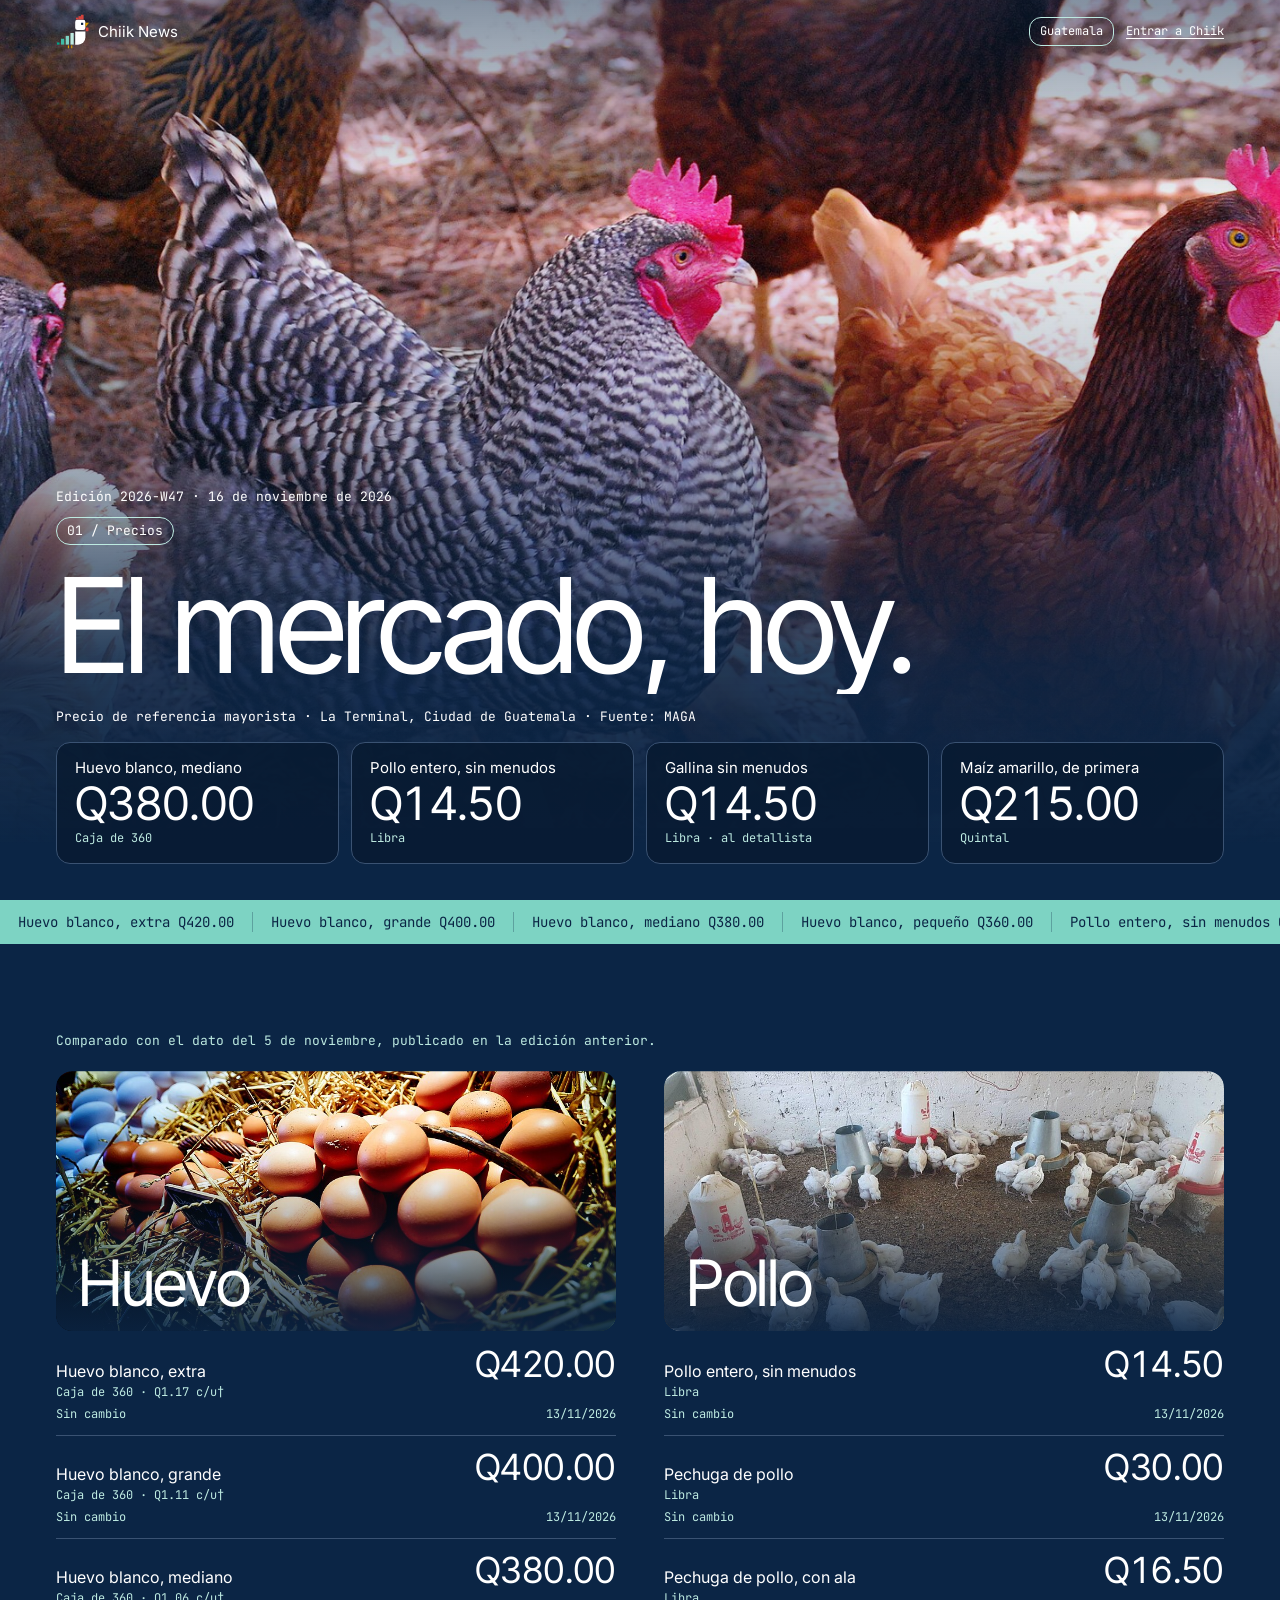
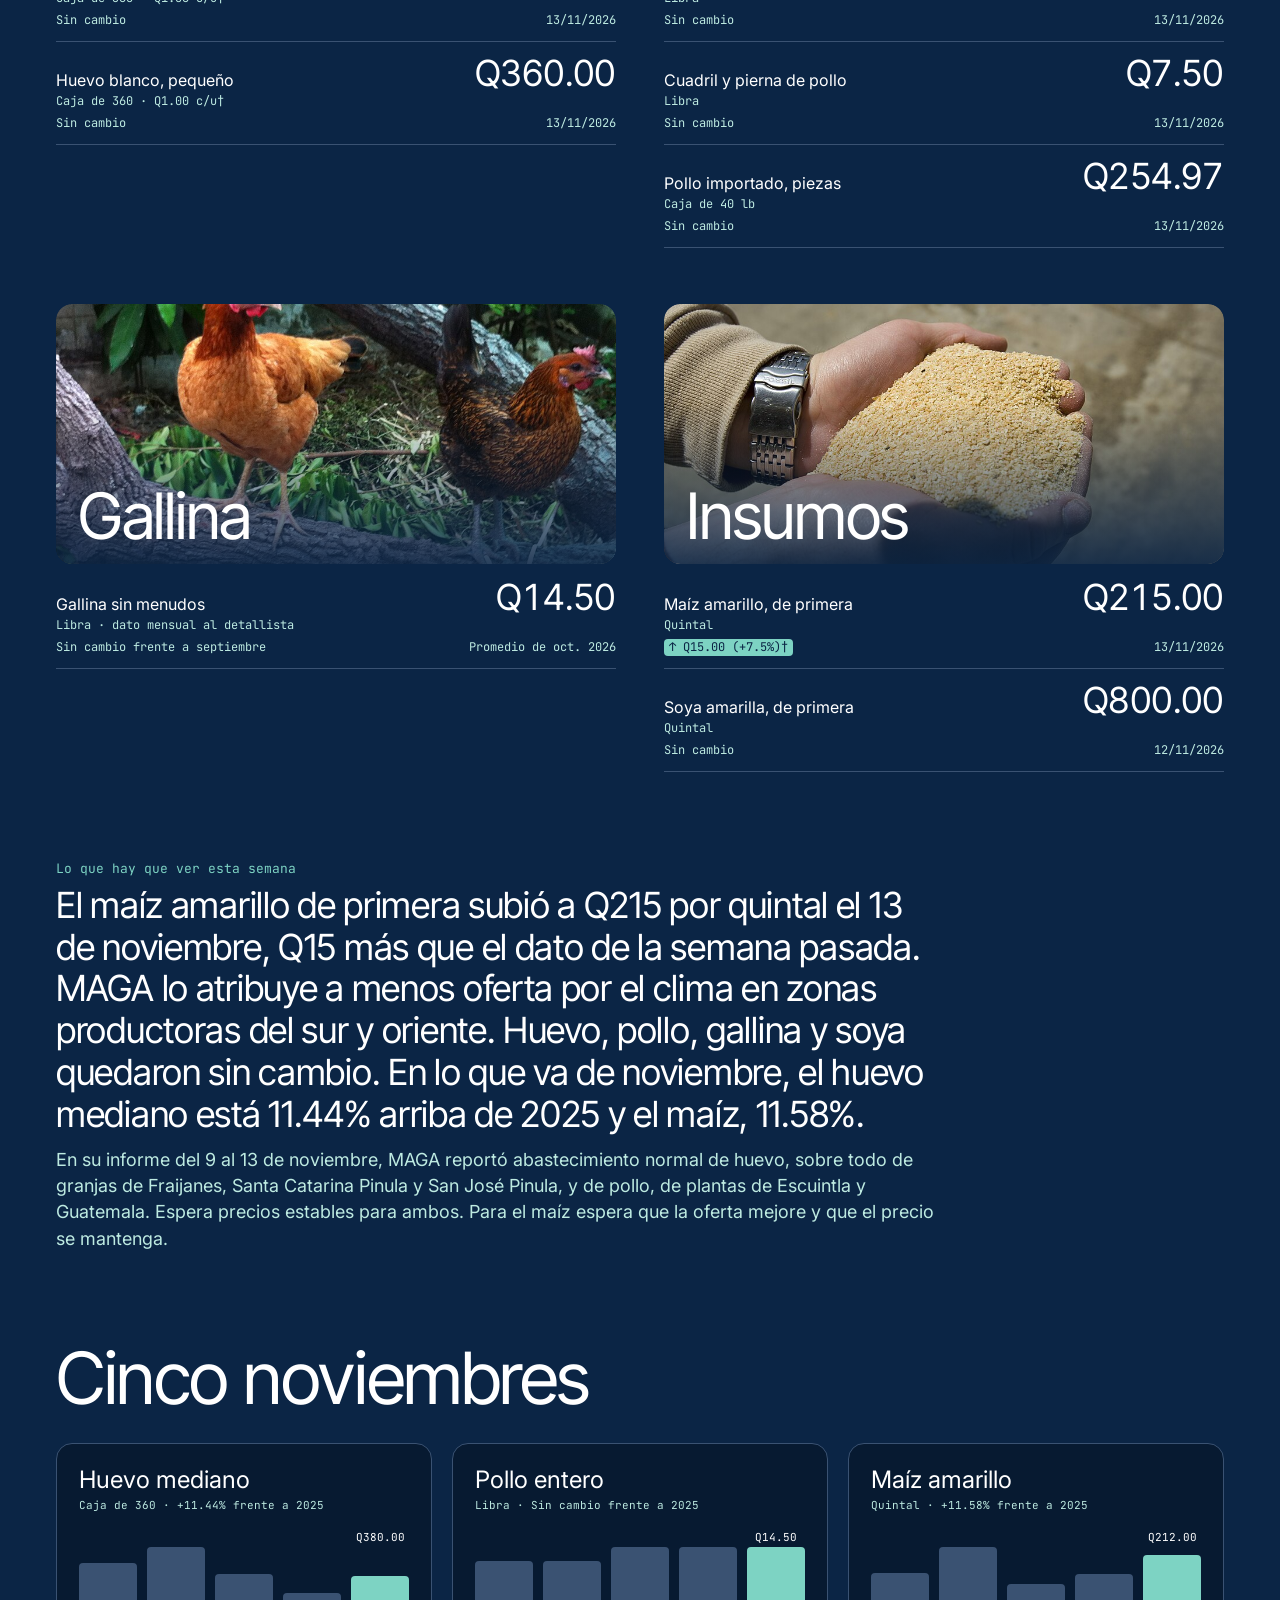
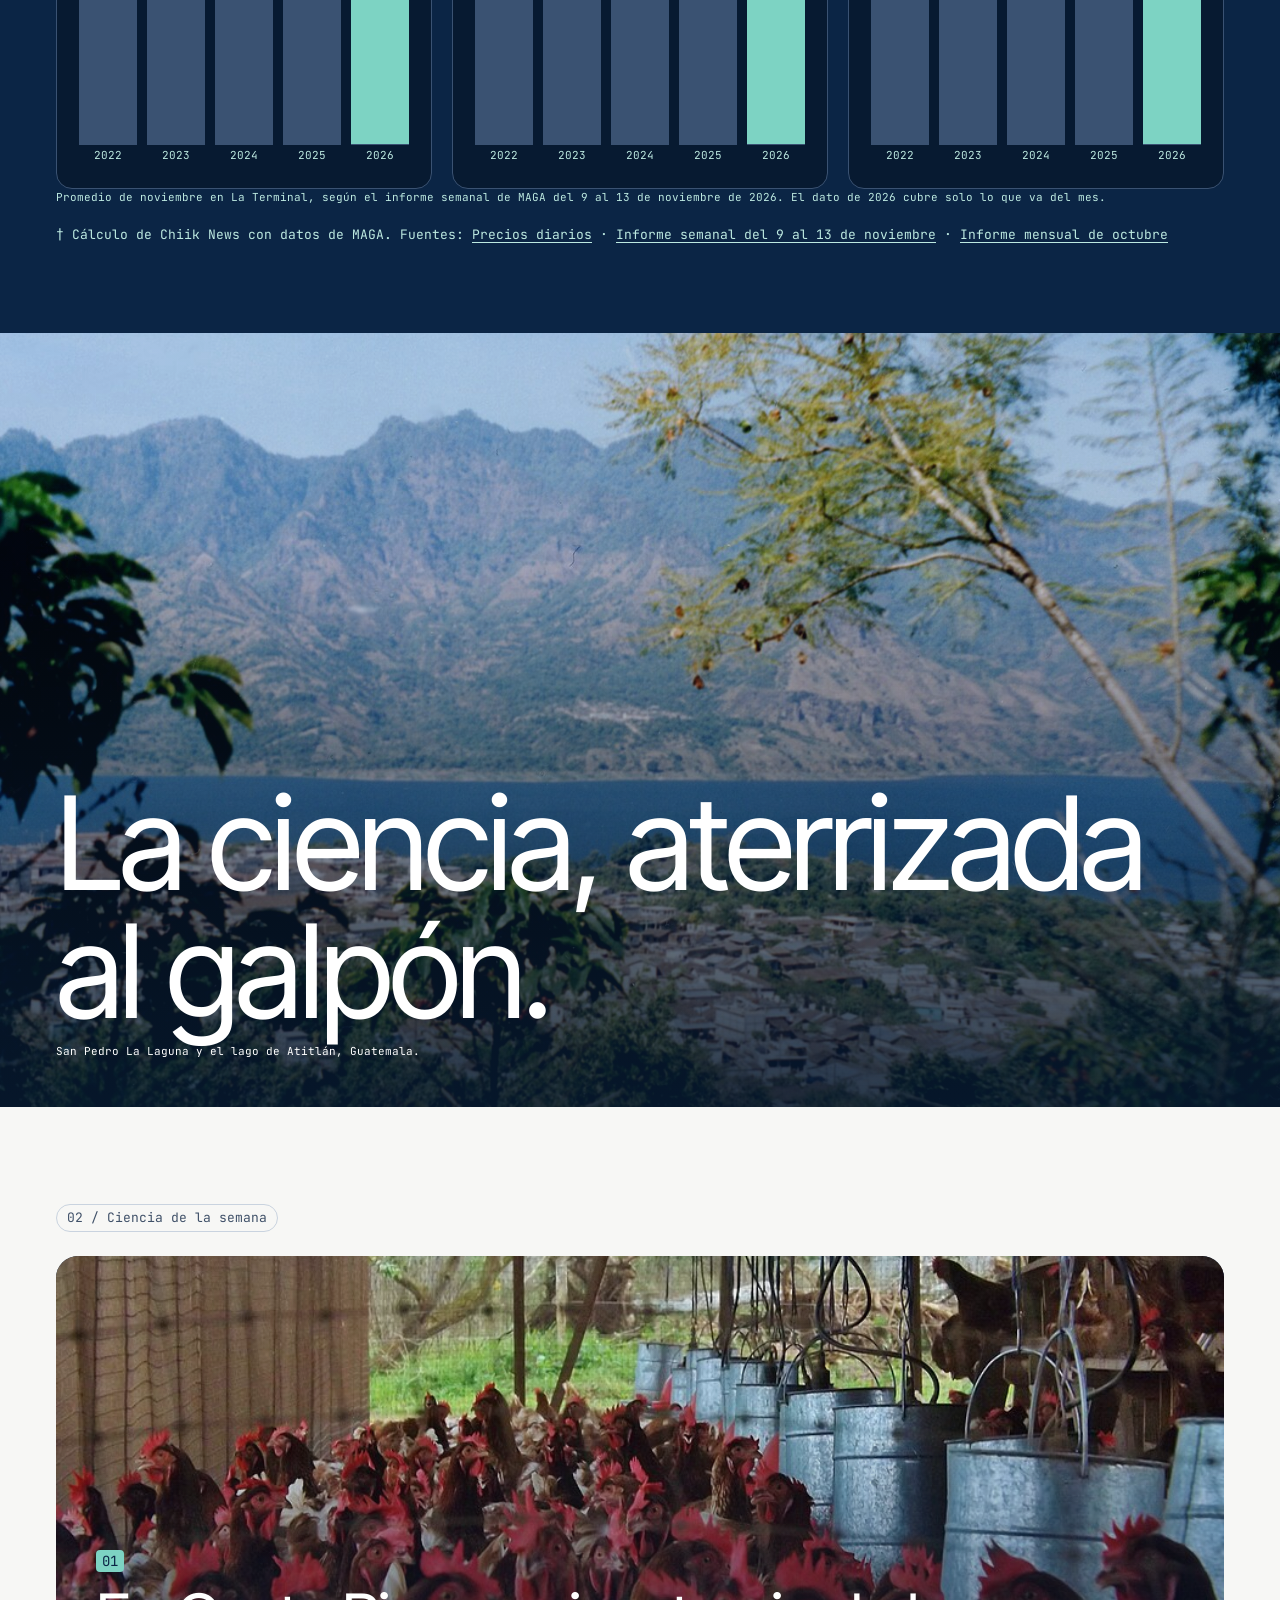
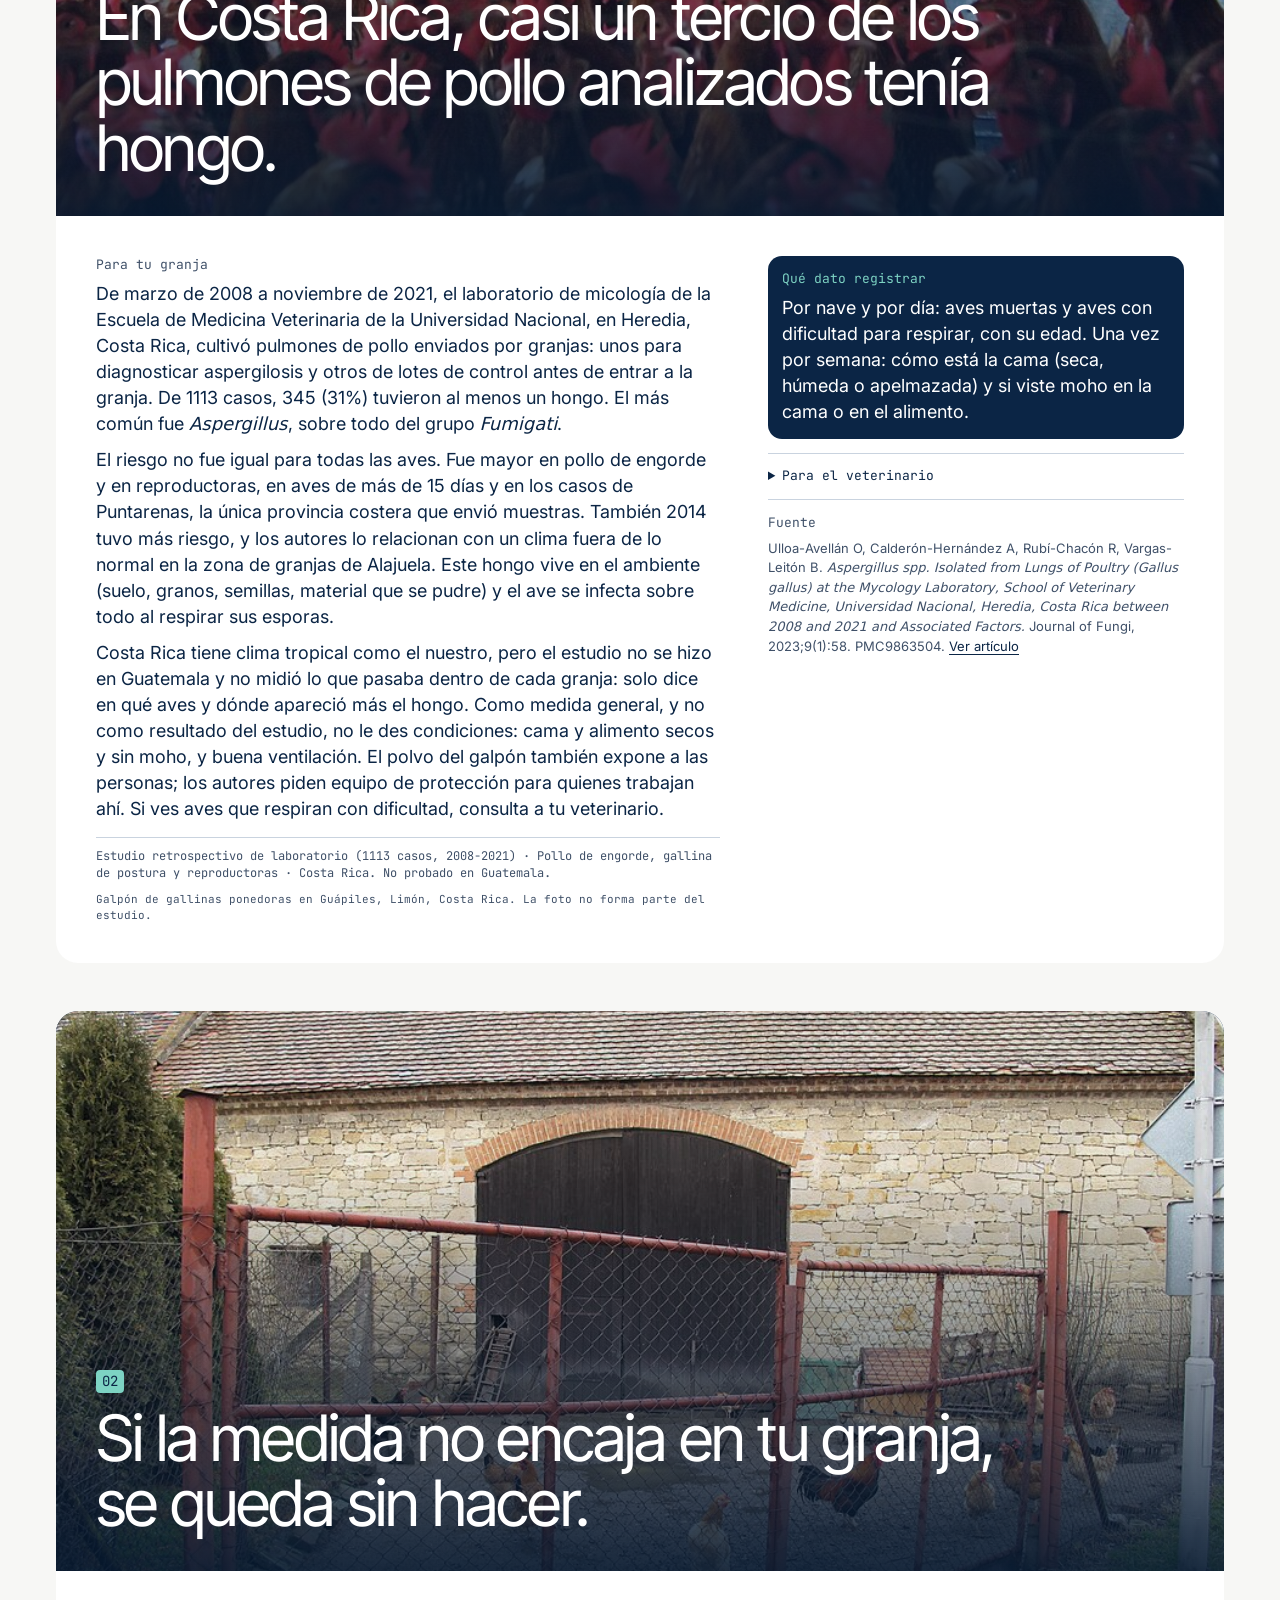
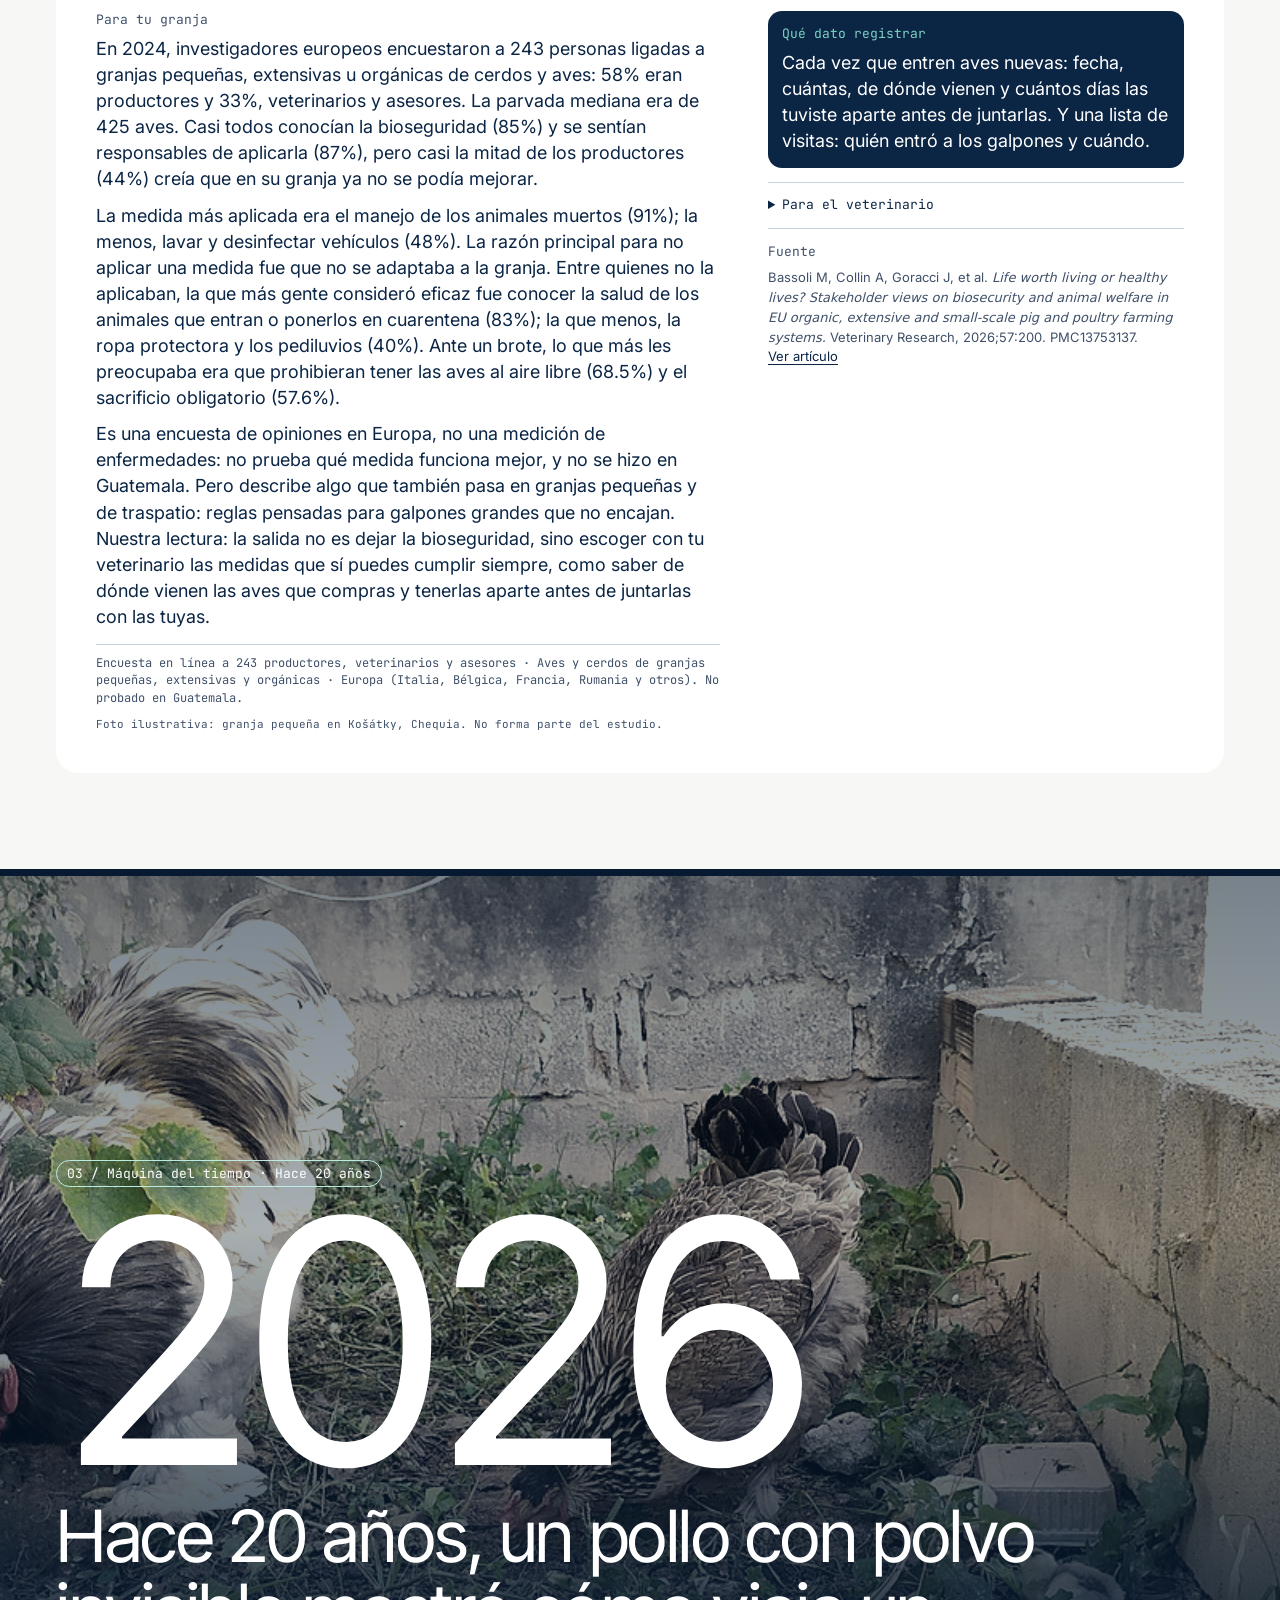
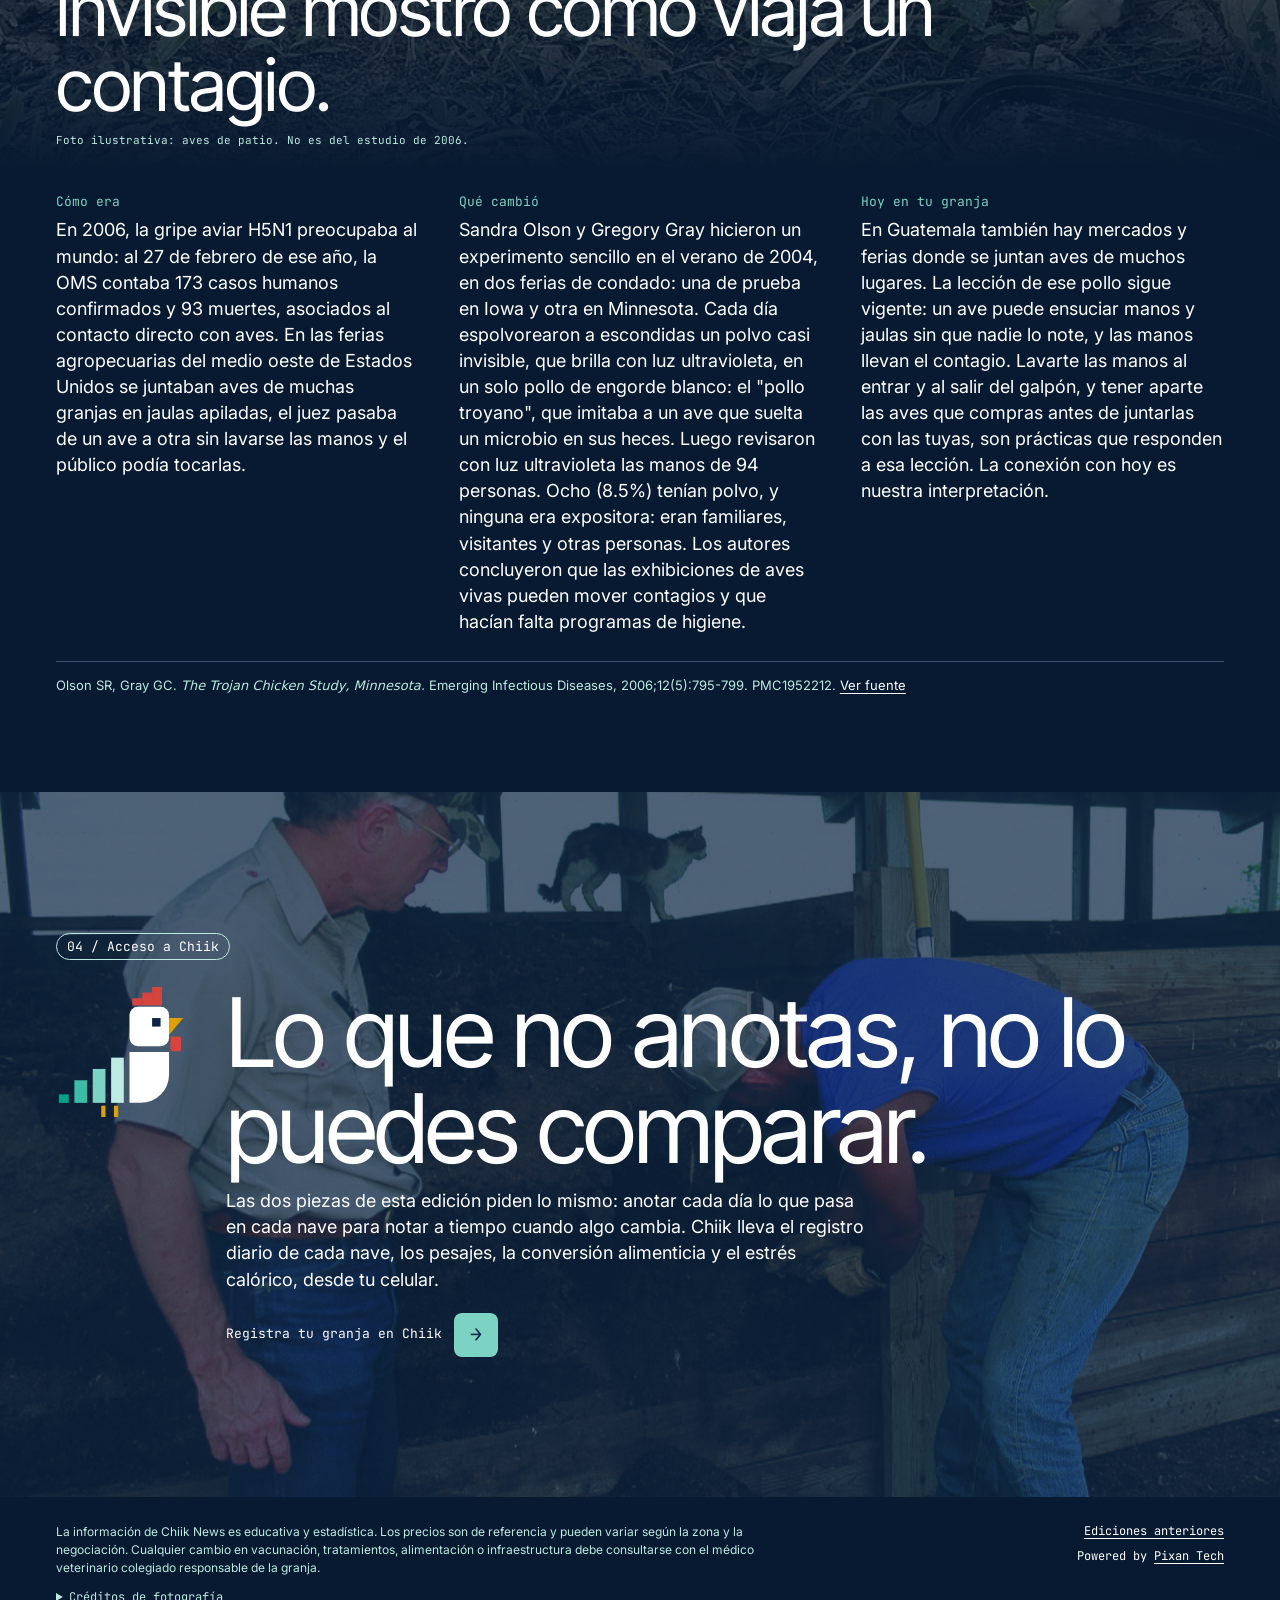
==== commit 2312f912: "Add files via upload" ====
--- a/index.html
+++ b/index.html
@@ -4,7 +4,7 @@
 <meta charset="utf-8">
 <meta name="viewport" content="width=device-width, initial-scale=1">
 <title>Chiik News · Precios y ciencia avícola en Guatemala</title>
-<meta name="description" content="Los 12 precios de referencia quedaron iguales a los de la semana pasada. Al cierre de esta edición, MAGA no había publicado su informe semanal del 2 al 6 de noviembre, así que el contexto sigue siendo el de octubre: el huevo mediano promedió 20.89% más que en octubre de 2025, y el pollo entero lleva tres octubres en Q14.50 por libra.">
+<meta name="description" content="El maíz amarillo de primera subió a Q215 por quintal el 13 de noviembre, Q15 más que el dato de la semana pasada. MAGA lo atribuye a menos oferta por el clima en zonas productoras del sur y oriente. Huevo, pollo, gallina y soya quedaron sin cambio. En lo que va de noviembre, el huevo mediano está 11.44% arriba de 2025 y el maíz, 11.58%.">
 <link rel="icon" href="marca/chiik-icono.svg" type="image/svg+xml">
 <link rel="preconnect" href="https://fonts.googleapis.com">
 <link rel="stylesheet" href="https://fonts.googleapis.com/css2?family=Inter:wght@400&family=Inter+Tight:wght@400&family=JetBrains+Mono:wght@400&display=swap">
@@ -14,7 +14,7 @@
 <body data-pollo="marca/chiik-icono.svg">
 
 <section class="portada-foto">
-  <div class="portada-lienzo" data-parallax="0.18"><img class="portada-imagen" src="fotos/portada.jpg" alt="Gallo blanco de cresta roja en una granja avícola" fetchpriority="high"></div>
+  <div class="portada-lienzo" data-parallax="0.18"><img class="portada-imagen" src="fotos/w47-portada.jpg" alt="Gallinas Rhode Island Red, Plymouth Rock barrada y Easter Egger en un patio" fetchpriority="high"></div>
   <div class="portada-velo"></div>
   <header class="encabezado envoltura">
   <a class="marca" href="index.html"><img src="marca/chiik-simbolo-blanco.svg" alt="" width="34" height="35">Chiik News</a>
@@ -24,7 +24,7 @@
   </nav>
 </header>
   <div class="portada-contenido envoltura">
-    <p class="edicion-datos mono">Edición 2026-W46 · 9 de noviembre de 2026</p>
+    <p class="edicion-datos mono">Edición 2026-W47 · 16 de noviembre de 2026</p>
     <span class="contador mono">01 / Precios</span>
     <h1 data-palabras>El mercado, hoy.</h1>
     <p class="etiqueta-precios mono">Precio de referencia mayorista · La Terminal, Ciudad de Guatemala · Fuente: MAGA</p>
@@ -41,130 +41,130 @@
 <li class="destacado">
     <span class="destacado-nombre">Gallina sin menudos</span>
     <span class="destacado-valor" data-precio="14.5">Q14.50</span>
-    <span class="destacado-unidad mono">Libra</span>
+    <span class="destacado-unidad mono">Libra · al detallista</span>
   </li>
 <li class="destacado">
     <span class="destacado-nombre">Maíz amarillo, de primera</span>
-    <span class="destacado-valor" data-precio="200">Q200.00</span>
+    <span class="destacado-valor" data-precio="215">Q215.00</span>
     <span class="destacado-unidad mono">Quintal</span>
   </li></ul>
   </div>
 </section>
-<div class="cinta" aria-hidden="true"><div class="cinta-pista mono"><div class="cinta-tramo"><span class="cinta-item"><span>Huevo blanco, extra</span> <b>Q420.00</b></span><span class="cinta-item"><span>Huevo blanco, grande</span> <b>Q400.00</b></span><span class="cinta-item"><span>Huevo blanco, mediano</span> <b>Q380.00</b></span><span class="cinta-item"><span>Huevo blanco, pequeño</span> <b>Q360.00</b></span><span class="cinta-item"><span>Pollo entero, sin menudos</span> <b>Q14.50</b></span><span class="cinta-item"><span>Pechuga de pollo</span> <b>Q30.00</b></span><span class="cinta-item"><span>Pechuga de pollo, con ala</span> <b>Q16.50</b></span><span class="cinta-item"><span>Cuadril y pierna de pollo</span> <b>Q7.50</b></span><span class="cinta-item"><span>Pollo importado, piezas</span> <b>Q255.00</b></span><span class="cinta-item"><span>Gallina sin menudos</span> <b>Q14.50</b></span><span class="cinta-item"><span>Maíz amarillo, de primera</span> <b>Q200.00</b></span><span class="cinta-item"><span>Soya amarilla, de primera</span> <b>Q800.00</b></span></div><div class="cinta-tramo"><span class="cinta-item"><span>Huevo blanco, extra</span> <b>Q420.00</b></span><span class="cinta-item"><span>Huevo blanco, grande</span> <b>Q400.00</b></span><span class="cinta-item"><span>Huevo blanco, mediano</span> <b>Q380.00</b></span><span class="cinta-item"><span>Huevo blanco, pequeño</span> <b>Q360.00</b></span><span class="cinta-item"><span>Pollo entero, sin menudos</span> <b>Q14.50</b></span><span class="cinta-item"><span>Pechuga de pollo</span> <b>Q30.00</b></span><span class="cinta-item"><span>Pechuga de pollo, con ala</span> <b>Q16.50</b></span><span class="cinta-item"><span>Cuadril y pierna de pollo</span> <b>Q7.50</b></span><span class="cinta-item"><span>Pollo importado, piezas</span> <b>Q255.00</b></span><span class="cinta-item"><span>Gallina sin menudos</span> <b>Q14.50</b></span><span class="cinta-item"><span>Maíz amarillo, de primera</span> <b>Q200.00</b></span><span class="cinta-item"><span>Soya amarilla, de primera</span> <b>Q800.00</b></span></div></div></div>
+<div class="cinta" aria-hidden="true"><div class="cinta-pista mono"><div class="cinta-tramo"><span class="cinta-item"><span>Huevo blanco, extra</span> <b>Q420.00</b></span><span class="cinta-item"><span>Huevo blanco, grande</span> <b>Q400.00</b></span><span class="cinta-item"><span>Huevo blanco, mediano</span> <b>Q380.00</b></span><span class="cinta-item"><span>Huevo blanco, pequeño</span> <b>Q360.00</b></span><span class="cinta-item"><span>Pollo entero, sin menudos</span> <b>Q14.50</b></span><span class="cinta-item"><span>Pechuga de pollo</span> <b>Q30.00</b></span><span class="cinta-item"><span>Pechuga de pollo, con ala</span> <b>Q16.50</b></span><span class="cinta-item"><span>Cuadril y pierna de pollo</span> <b>Q7.50</b></span><span class="cinta-item"><span>Pollo importado, piezas</span> <b>Q255.00</b></span><span class="cinta-item"><span>Gallina sin menudos</span> <b>Q14.50</b></span><span class="cinta-item"><span>Maíz amarillo, de primera</span> <b>Q215.00</b></span><span class="cinta-item"><span>Soya amarilla, de primera</span> <b>Q800.00</b></span></div><div class="cinta-tramo"><span class="cinta-item"><span>Huevo blanco, extra</span> <b>Q420.00</b></span><span class="cinta-item"><span>Huevo blanco, grande</span> <b>Q400.00</b></span><span class="cinta-item"><span>Huevo blanco, mediano</span> <b>Q380.00</b></span><span class="cinta-item"><span>Huevo blanco, pequeño</span> <b>Q360.00</b></span><span class="cinta-item"><span>Pollo entero, sin menudos</span> <b>Q14.50</b></span><span class="cinta-item"><span>Pechuga de pollo</span> <b>Q30.00</b></span><span class="cinta-item"><span>Pechuga de pollo, con ala</span> <b>Q16.50</b></span><span class="cinta-item"><span>Cuadril y pierna de pollo</span> <b>Q7.50</b></span><span class="cinta-item"><span>Pollo importado, piezas</span> <b>Q255.00</b></span><span class="cinta-item"><span>Gallina sin menudos</span> <b>Q14.50</b></span><span class="cinta-item"><span>Maíz amarillo, de primera</span> <b>Q215.00</b></span><span class="cinta-item"><span>Soya amarilla, de primera</span> <b>Q800.00</b></span></div></div></div>
 <section class="tablero envoltura">
-  <p class="comparacion mono">Comparado con el dato del 3 de noviembre, publicado en la edición anterior.</p>
+  <p class="comparacion mono">Comparado con el dato del 5 de noviembre, publicado en la edición anterior.</p>
   <div class="grupos"><section class="grupo" aria-label="Huevo">
   <figure class="grupo-foto foto-revelar">
-    <img src="fotos/huevo.jpg" alt="Bandejas azules con huevos blancos" loading="lazy" decoding="async">
+    <img src="fotos/w47-huevo.jpg" alt="Huevos de cáscara café sobre paja" loading="lazy" decoding="async">
     <h2 class="grupo-titulo">Huevo</h2>
   </figure>
   <ul class="precios"><li class="precio">
   <div class="precio-info"><span class="nombre">Huevo blanco, extra</span><span class="unidad mono">Caja de 360 · Q1.17 c/u†</span></div>
   <div class="precio-valor" data-precio="420">Q420.00</div>
-  <div class="precio-meta mono"><span class="cambio">Sin cambio</span><span>05/11/2026</span></div>
+  <div class="precio-meta mono"><span class="cambio">Sin cambio</span><span>13/11/2026</span></div>
 </li>
 <li class="precio">
   <div class="precio-info"><span class="nombre">Huevo blanco, grande</span><span class="unidad mono">Caja de 360 · Q1.11 c/u†</span></div>
   <div class="precio-valor" data-precio="400">Q400.00</div>
-  <div class="precio-meta mono"><span class="cambio">Sin cambio</span><span>05/11/2026</span></div>
+  <div class="precio-meta mono"><span class="cambio">Sin cambio</span><span>13/11/2026</span></div>
 </li>
 <li class="precio">
   <div class="precio-info"><span class="nombre">Huevo blanco, mediano</span><span class="unidad mono">Caja de 360 · Q1.06 c/u†</span></div>
   <div class="precio-valor" data-precio="380">Q380.00</div>
-  <div class="precio-meta mono"><span class="cambio">Sin cambio</span><span>05/11/2026</span></div>
+  <div class="precio-meta mono"><span class="cambio">Sin cambio</span><span>13/11/2026</span></div>
 </li>
 <li class="precio">
   <div class="precio-info"><span class="nombre">Huevo blanco, pequeño</span><span class="unidad mono">Caja de 360 · Q1.00 c/u†</span></div>
   <div class="precio-valor" data-precio="360">Q360.00</div>
-  <div class="precio-meta mono"><span class="cambio">Sin cambio</span><span>05/11/2026</span></div>
+  <div class="precio-meta mono"><span class="cambio">Sin cambio</span><span>13/11/2026</span></div>
 </li></ul>
 </section>
 <section class="grupo" aria-label="Pollo">
   <figure class="grupo-foto foto-revelar">
-    <img src="fotos/pollo.jpg" alt="Pollos de engorde junto a comederos rojos" loading="lazy" decoding="async">
+    <img src="fotos/w47-pollo.jpg" alt="Pollos de engorde con comederos y bebederos colgantes" loading="lazy" decoding="async">
     <h2 class="grupo-titulo">Pollo</h2>
   </figure>
   <ul class="precios"><li class="precio">
   <div class="precio-info"><span class="nombre">Pollo entero, sin menudos</span><span class="unidad mono">Libra</span></div>
   <div class="precio-valor" data-precio="14.5">Q14.50</div>
-  <div class="precio-meta mono"><span class="cambio">Sin cambio</span><span>05/11/2026</span></div>
+  <div class="precio-meta mono"><span class="cambio">Sin cambio</span><span>13/11/2026</span></div>
 </li>
 <li class="precio">
   <div class="precio-info"><span class="nombre">Pechuga de pollo</span><span class="unidad mono">Libra</span></div>
   <div class="precio-valor" data-precio="30">Q30.00</div>
-  <div class="precio-meta mono"><span class="cambio">Sin cambio</span><span>05/11/2026</span></div>
+  <div class="precio-meta mono"><span class="cambio">Sin cambio</span><span>13/11/2026</span></div>
 </li>
 <li class="precio">
   <div class="precio-info"><span class="nombre">Pechuga de pollo, con ala</span><span class="unidad mono">Libra</span></div>
   <div class="precio-valor" data-precio="16.5">Q16.50</div>
-  <div class="precio-meta mono"><span class="cambio">Sin cambio</span><span>05/11/2026</span></div>
+  <div class="precio-meta mono"><span class="cambio">Sin cambio</span><span>13/11/2026</span></div>
 </li>
 <li class="precio">
   <div class="precio-info"><span class="nombre">Cuadril y pierna de pollo</span><span class="unidad mono">Libra</span></div>
   <div class="precio-valor" data-precio="7.5">Q7.50</div>
-  <div class="precio-meta mono"><span class="cambio">Sin cambio</span><span>05/11/2026</span></div>
+  <div class="precio-meta mono"><span class="cambio">Sin cambio</span><span>13/11/2026</span></div>
 </li>
 <li class="precio">
   <div class="precio-info"><span class="nombre">Pollo importado, piezas</span><span class="unidad mono">Caja de 40 lb</span></div>
   <div class="precio-valor" data-precio="255">Q255.00</div>
-  <div class="precio-meta mono"><span class="cambio">Sin cambio</span><span>05/11/2026</span></div>
+  <div class="precio-meta mono"><span class="cambio">Sin cambio</span><span>13/11/2026</span></div>
 </li></ul>
 </section>
 <section class="grupo" aria-label="Gallina">
   <figure class="grupo-foto foto-revelar">
-    <img src="fotos/gallina.jpg" alt="Gallina colorada en un nido de madera" loading="lazy" decoding="async">
+    <img src="fotos/w47-gallina.jpg" alt="Dos gallinas coloradas sobre un tronco" loading="lazy" decoding="async">
     <h2 class="grupo-titulo">Gallina</h2>
   </figure>
   <ul class="precios"><li class="precio">
-  <div class="precio-info"><span class="nombre">Gallina sin menudos</span><span class="unidad mono">Libra · dato mensual</span></div>
+  <div class="precio-info"><span class="nombre">Gallina sin menudos</span><span class="unidad mono">Libra · dato mensual al detallista</span></div>
   <div class="precio-valor" data-precio="14.5">Q14.50</div>
-  <div class="precio-meta mono"><span class="cambio">Sin cambio frente a agosto</span><span>Promedio de sep. 2026</span></div>
+  <div class="precio-meta mono"><span class="cambio">Sin cambio frente a septiembre</span><span>Promedio de oct. 2026</span></div>
 </li></ul>
 </section>
 <section class="grupo" aria-label="Insumos">
   <figure class="grupo-foto foto-revelar">
-    <img src="fotos/insumos.jpg" alt="Granos de maíz amarillo" loading="lazy" decoding="async">
+    <img src="fotos/w47-insumos.jpg" alt="Manos sosteniendo harina de soya" loading="lazy" decoding="async">
     <h2 class="grupo-titulo">Insumos</h2>
   </figure>
   <ul class="precios"><li class="precio">
   <div class="precio-info"><span class="nombre">Maíz amarillo, de primera</span><span class="unidad mono">Quintal</span></div>
-  <div class="precio-valor" data-precio="200">Q200.00</div>
-  <div class="precio-meta mono"><span class="cambio">Sin cambio</span><span>05/11/2026</span></div>
+  <div class="precio-valor" data-precio="215">Q215.00</div>
+  <div class="precio-meta mono"><span class="cambio movimiento">↑ Q15.00 (+7.5%)†</span><span>13/11/2026</span></div>
 </li>
 <li class="precio">
   <div class="precio-info"><span class="nombre">Soya amarilla, de primera</span><span class="unidad mono">Quintal</span></div>
   <div class="precio-valor" data-precio="800">Q800.00</div>
-  <div class="precio-meta mono"><span class="cambio">Sin cambio</span><span>05/11/2026</span></div>
+  <div class="precio-meta mono"><span class="cambio">Sin cambio</span><span>12/11/2026</span></div>
 </li></ul>
 </section></div>
-  <div class="que-ver"><h2 class="rotulo mono">Lo que hay que ver esta semana</h2><p class="lectura">Los 12 precios de referencia quedaron iguales a los de la semana pasada. Al cierre de esta edición, MAGA no había publicado su informe semanal del 2 al 6 de noviembre, así que el contexto sigue siendo el de octubre: el huevo mediano promedió 20.89% más que en octubre de 2025, y el pollo entero lleva tres octubres en Q14.50 por libra.</p><p class="contexto">En su último informe semanal, del 26 al 30 de octubre, MAGA reportó oferta normal de huevo y pollo, y esperaba precios estables si no cambiaban las condiciones de abastecimiento y demanda.</p></div>
+  <div class="que-ver"><h2 class="rotulo mono">Lo que hay que ver esta semana</h2><p class="lectura">El maíz amarillo de primera subió a Q215 por quintal el 13 de noviembre, Q15 más que el dato de la semana pasada. MAGA lo atribuye a menos oferta por el clima en zonas productoras del sur y oriente. Huevo, pollo, gallina y soya quedaron sin cambio. En lo que va de noviembre, el huevo mediano está 11.44% arriba de 2025 y el maíz, 11.58%.</p><p class="contexto">En su informe del 9 al 13 de noviembre, MAGA reportó abastecimiento normal de huevo, sobre todo de granjas de Fraijanes, Santa Catarina Pinula y San José Pinula, y de pollo, de plantas de Escuintla y Guatemala. Espera precios estables para ambos. Para el maíz espera que la oferta mejore y que el precio se mantenga.</p></div>
   <div class="tendencias">
-    <h2 class="tendencias-titulo">Cinco octubres</h2>
+    <h2 class="tendencias-titulo">Cinco noviembres</h2>
     <div class="tendencias-grid"><article class="tendencia">
       <h3>Huevo mediano</h3>
-      <p class="tendencia-resumen mono">Caja de 360 · +20.89% frente a 2025</p>
-      <ol class="columnas" aria-label="Huevo mediano, precio promedio de octubre por año"><li class="columna" tabindex="0" style="--alto:87.2%">
-        <span class="columna-valor mono">Q392.06</span>
+      <p class="tendencia-resumen mono">Caja de 360 · +11.44% frente a 2025</p>
+      <ol class="columnas" aria-label="Huevo mediano, precio promedio de octubre por año"><li class="columna" tabindex="0" style="--alto:91.7%">
+        <span class="columna-valor mono">Q408.57</span>
         <span class="columna-barra"><i></i></span>
         <span class="columna-anio mono">2022</span>
       </li>
 <li class="columna" tabindex="0" style="--alto:100.0%">
-        <span class="columna-valor mono">Q449.50</span>
+        <span class="columna-valor mono">Q445.48</span>
         <span class="columna-barra"><i></i></span>
         <span class="columna-anio mono">2023</span>
       </li>
-<li class="columna" tabindex="0" style="--alto:84.0%">
-        <span class="columna-valor mono">Q377.59</span>
+<li class="columna" tabindex="0" style="--alto:86.5%">
+        <span class="columna-valor mono">Q385.15</span>
         <span class="columna-barra"><i></i></span>
         <span class="columna-anio mono">2024</span>
       </li>
-<li class="columna" tabindex="0" style="--alto:72.1%">
-        <span class="columna-valor mono">Q324.26</span>
+<li class="columna" tabindex="0" style="--alto:76.5%">
+        <span class="columna-valor mono">Q341.00</span>
         <span class="columna-barra"><i></i></span>
         <span class="columna-anio mono">2025</span>
       </li>
-<li class="columna columna-actual" tabindex="0" style="--alto:87.2%">
-        <span class="columna-valor mono">Q392.00</span>
+<li class="columna columna-actual" tabindex="0" style="--alto:85.3%">
+        <span class="columna-valor mono">Q380.00</span>
         <span class="columna-barra"><i></i></span>
         <span class="columna-anio mono">2026</span>
       </li></ol>
@@ -172,13 +172,13 @@
 <article class="tendencia">
       <h3>Pollo entero</h3>
       <p class="tendencia-resumen mono">Libra · Sin cambio frente a 2025</p>
-      <ol class="columnas" aria-label="Pollo entero, precio promedio de octubre por año"><li class="columna" tabindex="0" style="--alto:90.9%">
-        <span class="columna-valor mono">Q13.18</span>
+      <ol class="columnas" aria-label="Pollo entero, precio promedio de octubre por año"><li class="columna" tabindex="0" style="--alto:93.1%">
+        <span class="columna-valor mono">Q13.50</span>
         <span class="columna-barra"><i></i></span>
         <span class="columna-anio mono">2022</span>
       </li>
-<li class="columna" tabindex="0" style="--alto:92.8%">
-        <span class="columna-valor mono">Q13.45</span>
+<li class="columna" tabindex="0" style="--alto:93.1%">
+        <span class="columna-valor mono">Q13.50</span>
         <span class="columna-barra"><i></i></span>
         <span class="columna-anio mono">2023</span>
       </li>
@@ -200,144 +200,144 @@
     </article>
 <article class="tendencia">
       <h3>Maíz amarillo</h3>
-      <p class="tendencia-resumen mono">Quintal · +7.13% frente a 2025</p>
-      <ol class="columnas" aria-label="Maíz amarillo, precio promedio de octubre por año"><li class="columna" tabindex="0" style="--alto:90.4%">
-        <span class="columna-valor mono">Q206.05</span>
+      <p class="tendencia-resumen mono">Quintal · +11.58% frente a 2025</p>
+      <ol class="columnas" aria-label="Maíz amarillo, precio promedio de octubre por año"><li class="columna" tabindex="0" style="--alto:87.0%">
+        <span class="columna-valor mono">Q192.02</span>
         <span class="columna-barra"><i></i></span>
         <span class="columna-anio mono">2022</span>
       </li>
 <li class="columna" tabindex="0" style="--alto:100.0%">
-        <span class="columna-valor mono">Q228.00</span>
+        <span class="columna-valor mono">Q220.71</span>
         <span class="columna-barra"><i></i></span>
         <span class="columna-anio mono">2023</span>
       </li>
-<li class="columna" tabindex="0" style="--alto:88.8%">
-        <span class="columna-valor mono">Q202.50</span>
+<li class="columna" tabindex="0" style="--alto:81.4%">
+        <span class="columna-valor mono">Q179.75</span>
         <span class="columna-barra"><i></i></span>
         <span class="columna-anio mono">2024</span>
       </li>
-<li class="columna" tabindex="0" style="--alto:87.7%">
-        <span class="columna-valor mono">Q200.00</span>
+<li class="columna" tabindex="0" style="--alto:86.1%">
+        <span class="columna-valor mono">Q190.00</span>
         <span class="columna-barra"><i></i></span>
         <span class="columna-anio mono">2025</span>
       </li>
-<li class="columna columna-actual" tabindex="0" style="--alto:94.0%">
-        <span class="columna-valor mono">Q214.25</span>
+<li class="columna columna-actual" tabindex="0" style="--alto:96.1%">
+        <span class="columna-valor mono">Q212.00</span>
         <span class="columna-barra"><i></i></span>
         <span class="columna-anio mono">2026</span>
       </li></ol>
     </article></div>
-    <p class="nota mono">Promedio de octubre en La Terminal, según el informe semanal de MAGA del 26 al 30 de octubre de 2026, el último publicado al 9 de noviembre.</p>
-  </div>
-  <p class="nota mono">† Cálculo de Chiik News con datos de MAGA. Fuentes: <a href="https://precios.maga.gob.gt/diarios/diarios.html">Precios diarios</a> · <a href="https://precios.maga.gob.gt/novedades/43-guatemala-informe-semanal-de-precios-del-26-al-30-de-octubre-de-2026/">Informe semanal del 26 al 30 de octubre</a> · <a href="https://precios.maga.gob.gt/archivos/mensuales/2026/09%20Informe%20De%20Precios%20Agropecuarios%20Mensual%20Septiembre%202026.pdf">Informe mensual de septiembre</a></p>
+    <p class="nota mono">Promedio de noviembre en La Terminal, según el informe semanal de MAGA del 9 al 13 de noviembre de 2026. El dato de 2026 cubre solo lo que va del mes.</p>
+  </div>
+  <p class="nota mono">† Cálculo de Chiik News con datos de MAGA. Fuentes: <a href="https://precios.maga.gob.gt/diarios/diarios.html">Precios diarios</a> · <a href="https://precios.maga.gob.gt/novedades/45-guatemala-informe-semanal-de-precios-del-09-al-13-de-noviembre-de-2026/">Informe semanal del 9 al 13 de noviembre</a> · <a href="https://precios.maga.gob.gt/archivos/mensuales/2026/10%20Informe%20De%20Precios%20Agropecuarios%20Mensual%20Octubre%202026.pdf">Informe mensual de octubre</a></p>
 </section>
 <section class="banda">
-  <div class="banda-lienzo" data-parallax="0.14"><img src="fotos/mercado.jpg" alt="Comerciantes con vegetales en el mercado de Chichicastenango" loading="lazy" decoding="async"></div>
+  <div class="banda-lienzo" data-parallax="0.14"><img src="fotos/w47-banda.jpg" alt="San Pedro La Laguna junto al lago de Atitlán" loading="lazy" decoding="async"></div>
   <div class="banda-velo"></div>
   <div class="banda-contenido envoltura">
     <p class="banda-texto">La ciencia, aterrizada al galpón.</p>
-    <p class="foto-pie mono">Mercado de Chichicastenango, Guatemala, 2020.</p>
+    <p class="foto-pie mono">San Pedro La Laguna y el lago de Atitlán, Guatemala.</p>
   </div>
 </section>
 <section class="zona-clara"><div class="envoltura">
   <h2 class="contador contador-claro mono">02 / Ciencia de la semana</h2>
   <div class="piezas"><article class="pieza">
   <figure class="pieza-foto foto-revelar">
-    <div class="pieza-lienzo" data-parallax="0.08"><img src="fotos/calor.jpg" alt="Productor de pie dentro de una nave con pollos de engorde" loading="lazy" decoding="async"></div>
+    <div class="pieza-lienzo" data-parallax="0.08"><img src="fotos/w47-ciencia-1.jpg" alt="Galpón con gallinas ponedoras en Guápiles, Costa Rica" loading="lazy" decoding="async"></div>
     <div class="pieza-velo"></div>
     <div class="pieza-titular">
       <span class="pieza-numero mono">01</span>
-      <h3>Sin registro, el antibiótico se vuelve costumbre.</h3>
+      <h3>En Costa Rica, casi un tercio de los pulmones de pollo analizados tenía hongo.</h3>
     </div>
   </figure>
   <div class="pieza-cuerpo">
     <div class="pieza-texto">
       <h4 class="rotulo mono">Para tu granja</h4>
-      <p>En Madagascar, investigadores entrevistaron en abril de 2023 a 79 avicultores (13 de traspatio y 66 de granjas semi-intensivas), 10 profesionales de salud animal y 10 personas que atienden agroveterinarias. Querían entender por qué se usan mal los antibióticos en granjas pequeñas y medianas.</p>
-<p>Muchos productores semi-intensivos veían el antibiótico como indispensable para que sus aves rindieran. Lo daban para prevenir, sobre todo al llegar los pollitos o al cambiar de alimento, y los profesionales describieron uso sin diagnóstico. No se pedía receta para comprarlos. Los productores de huevo reportaron seguir vendiendo huevo de gallinas en tratamiento. Y los propios investigadores no pudieron calcular cuánto antibiótico se usaba, porque los productores entrevistados no llevaban registros escritos.</p>
-<p>Los obstáculos no eran solo de conocimiento: márgenes estrechos, poco acceso a crédito y poco poder para negociar con los compradores. Madagascar no es Guatemala, y el estudio es exploratorio, con una muestra por conveniencia. Pero la lección práctica es clara: si no anotas qué diste, cuándo y por qué, no puedes saber si sirvió ni cuánto te costó. Cualquier tratamiento, siempre con indicación de tu veterinario.</p>
-      <p class="evidencia mono">Estudio cualitativo con entrevistas (79 avicultores y 20 actores de la cadena) · Pollo de engorde, gallina de postura y aves de traspatio · Madagascar. No probado en Guatemala.</p>
-      <p class="foto-pie foto-pie-claro mono">Foto ilustrativa: nave de engorde en Estados Unidos. No forma parte del estudio.</p>
+      <p>De marzo de 2008 a noviembre de 2021, el laboratorio de micología de la Escuela de Medicina Veterinaria de la Universidad Nacional, en Heredia, Costa Rica, cultivó pulmones de pollo enviados por granjas: unos para diagnosticar aspergilosis y otros de lotes de control antes de entrar a la granja. De 1113 casos, 345 (31%) tuvieron al menos un hongo. El más común fue <em>Aspergillus</em>, sobre todo del grupo <em>Fumigati</em>.</p>
+<p>El riesgo no fue igual para todas las aves. Fue mayor en pollo de engorde y en reproductoras, en aves de más de 15 días y en los casos de Puntarenas, la única provincia costera que envió muestras. También 2014 tuvo más riesgo, y los autores lo relacionan con un clima fuera de lo normal en la zona de granjas de Alajuela. Este hongo vive en el ambiente (suelo, granos, semillas, material que se pudre) y el ave se infecta sobre todo al respirar sus esporas.</p>
+<p>Costa Rica tiene clima tropical como el nuestro, pero el estudio no se hizo en Guatemala y no midió lo que pasaba dentro de cada granja: solo dice en qué aves y dónde apareció más el hongo. Como medida general, y no como resultado del estudio, no le des condiciones: cama y alimento secos y sin moho, y buena ventilación. El polvo del galpón también expone a las personas; los autores piden equipo de protección para quienes trabajan ahí. Si ves aves que respiran con dificultad, consulta a tu veterinario.</p>
+      <p class="evidencia mono">Estudio retrospectivo de laboratorio (1113 casos, 2008-2021) · Pollo de engorde, gallina de postura y reproductoras · Costa Rica. No probado en Guatemala.</p>
+      <p class="foto-pie foto-pie-claro mono">Galpón de gallinas ponedoras en Guápiles, Limón, Costa Rica. La foto no forma parte del estudio.</p>
     </div>
     <div class="pieza-lateral">
       <div class="dato">
         <h4 class="rotulo mono">Qué dato registrar</h4>
-        <p>Cada tratamiento: producto, lote, fecha de inicio y fin, nave, signos que viste, quién lo indicó y la fecha en que termina el tiempo de retiro antes de vender aves o huevo.</p>
+        <p>Por nave y por día: aves muertas y aves con dificultad para respirar, con su edad. Una vez por semana: cómo está la cama (seca, húmeda o apelmazada) y si viste moho en la cama o en el alimento.</p>
       </div>
       <details class="veterinario">
         <summary class="mono">Para el veterinario</summary>
-        <p>Entrevistas semiestructuradas en malgache, con análisis temático, en Analamanga, la región de mayor densidad avícola del país. Los productores semi-intensivos consultaban sobre todo a técnicos y veterinarios de las empresas proveedoras de pollito y alimento; los de traspatio, a vendedores de agroveterinarias, a veterinarios privados y a otros productores.</p>
-<p>Los vendedores reportaron despachar antibióticos de importancia crítica como primera línea, o probar varios hasta que uno funcionara. En ese grupo, solo cuatro entrevistados habían oído hablar de resistencia a los antibióticos, y con una idea generalmente inexacta. Ningún productor había recibido una inspección oficial sobre su uso de antibióticos. Los autores proponen que los proveedores de pollito y alimento entreguen material impreso sobre enfermedades comunes y una bitácora para registrar producción y tratamientos.</p>
-        <p><strong class="rotulo-linea">Limitaciones:</strong> Estudio exploratorio con muestreo intencional y por conveniencia, no representativo. No hay cifras de consumo de antibióticos porque los productores no llevaban registros escritos. La guía de entrevistas no preguntó de forma específica por capacitación en uso de antibióticos.</p>
+        <p>Cultivo en agar Sabouraud dextrosa a 37 °C por cinco días, con pools de hasta cinco pares de pulmones por placa; un caso fue positivo con al menos una UFC sobre el tejido. Identificación morfológica por secciones, sin biología molecular. Secciones más frecuentes: <em>Fumigati</em> (197 de 392 aislamientos, 50.3%), <em>Flavi</em> (90, 22.9%) y <em>Nigri</em> (50, 12.7%); también se aislaron <em>Paecilomyces variotii</em> y hongos hialinos no esporulados. Casi todo creció como colonia única; solo cinco aislamientos superaron 10 UFC, con un máximo de 24.</p>
+<p>En la regresión logística hubo más riesgo en 2014 (OR 3.48; IC 95% 1.64-7.37), en engorde (OR 2.07; 1.18-3.63), en reproductoras (OR 2.94; 1.60-5.41), en Puntarenas (OR 10.61; 3.90-28.88) y en aves de más de 15 días (OR 2.96; 1.35-6.50), sin diferencias por mes ni por sexo. De 129 lotes importados recibidos por el aeropuerto, 46 fueron positivos (35.7%), sin diferencia significativa con los nacionales. El servicio veterinario de Costa Rica (SENASA) exige acciones correctivas en la granja cuando se aísla al menos una UFC de <em>Aspergillus</em>.</p>
+        <p><strong class="rotulo-linea">Limitaciones:</strong> Estudio retrospectivo con casos enviados por las granjas, no una muestra al azar; mezcla lotes de control y aves enviadas para diagnóstico. Fichas de envío incompletas, laboratorio cerrado en vacaciones y sin clasificación por secciones antes de 2016. El resumen dice 31% (n = 392) y los resultados, 345 de 1113; aquí se usa 345 como casos positivos y 392 como total de aislamientos. Las razones de momios se tomaron del texto de resultados.</p>
       </details>
-      <p class="fuente"><span class="rotulo mono">Fuente</span> Molia S, Tsimok&#39;Haja Ramahatafandry I, Rakotoharinome M, et al. <em>Antibiotic stewardship challenges in Madagascar&#39;s poultry sector: informality, knowledge gaps, and market constraints.</em> PLoS One, 2026. PMC13742957. <a href="https://doi.org/10.1371/journal.pone.0362299">Ver artículo</a></p>
+      <p class="fuente"><span class="rotulo mono">Fuente</span> Ulloa-Avellán O, Calderón-Hernández A, Rubí-Chacón R, Vargas-Leitón B. <em>Aspergillus spp. Isolated from Lungs of Poultry (Gallus gallus) at the Mycology Laboratory, School of Veterinary Medicine, Universidad Nacional, Heredia, Costa Rica between 2008 and 2021 and Associated Factors.</em> Journal of Fungi, 2023;9(1):58. PMC9863504. <a href="https://doi.org/10.3390/jof9010058">Ver artículo</a></p>
     </div>
   </div>
 </article>
 <article class="pieza">
   <figure class="pieza-foto foto-revelar">
-    <div class="pieza-lienzo" data-parallax="0.08"><img src="fotos/gallina.jpg" alt="Gallina colorada en un nido de madera" loading="lazy" decoding="async"></div>
+    <div class="pieza-lienzo" data-parallax="0.08"><img src="fotos/w47-ciencia-2.jpg" alt="Gallinas en un corral junto a un granero de piedra" loading="lazy" decoding="async"></div>
     <div class="pieza-velo"></div>
     <div class="pieza-titular">
       <span class="pieza-numero mono">02</span>
-      <h3>Gripe aviar en un traspatio de Costa Rica, junto a un humedal.</h3>
+      <h3>Si la medida no encaja en tu granja, se queda sin hacer.</h3>
     </div>
   </figure>
   <div class="pieza-cuerpo">
     <div class="pieza-texto">
       <h4 class="rotulo mono">Para tu granja</h4>
-      <p>En enero de 2023, el servicio veterinario de Costa Rica visitó una propiedad en Parrita, en la costa del Pacífico, como parte de su vigilancia de aves de traspatio cerca de humedales. El dueño contó que la semana anterior habían muerto unas 50 aves de varias especies (patos, gallinas, codornices, gansos y chompipes), cerca del 41% del total. El laboratorio y la secuenciación confirmaron influenza aviar H5N1 de alta patogenicidad.</p>
-<p>Cuando llegaron los inspectores, la mayoría de las aves se veía normal; algunas respiraban con dificultad y comían menos. En la primera visita, la única muestra de sangre positiva fue la de un pato; tres gallinas salieron negativas. Tres días después, tres de cuatro gallinas ya tenían anticuerpos. Se sacrificaron unas 65 aves, se desinfectó el lugar y se permitió repoblar dos meses después.</p>
-<p>Los autores ubican el caso en el punto de contacto entre aves domésticas y silvestres: el virus llegó a la región con aves migratorias, los patos pueden portarlo sin enfermarse, y el agua contaminada es una vía de contagio descrita. Es un solo caso y no se hizo en Guatemala. Lo aplicable es la bioseguridad de siempre: que patos y aves silvestres no compartan agua ni comedero con tus gallinas, y que una mortalidad fuera de lo normal se reporte al servicio veterinario oficial.</p>
-      <p class="evidencia mono">Reporte de un brote en un solo traspatio · Gallinas, patos y otras aves · Costa Rica. No probado en Guatemala.</p>
-      <p class="foto-pie foto-pie-claro mono">Foto ilustrativa: gallina en un nido. No corresponde al caso de Costa Rica.</p>
+      <p>En 2024, investigadores europeos encuestaron a 243 personas ligadas a granjas pequeñas, extensivas u orgánicas de cerdos y aves: 58% eran productores y 33%, veterinarios y asesores. La parvada mediana era de 425 aves. Casi todos conocían la bioseguridad (85%) y se sentían responsables de aplicarla (87%), pero casi la mitad de los productores (44%) creía que en su granja ya no se podía mejorar.</p>
+<p>La medida más aplicada era el manejo de los animales muertos (91%); la menos, lavar y desinfectar vehículos (48%). La razón principal para no aplicar una medida fue que no se adaptaba a la granja. Entre quienes no la aplicaban, la que más gente consideró eficaz fue conocer la salud de los animales que entran o ponerlos en cuarentena (83%); la que menos, la ropa protectora y los pediluvios (40%). Ante un brote, lo que más les preocupaba era que prohibieran tener las aves al aire libre (68.5%) y el sacrificio obligatorio (57.6%).</p>
+<p>Es una encuesta de opiniones en Europa, no una medición de enfermedades: no prueba qué medida funciona mejor, y no se hizo en Guatemala. Pero describe algo que también pasa en granjas pequeñas y de traspatio: reglas pensadas para galpones grandes que no encajan. Nuestra lectura: la salida no es dejar la bioseguridad, sino escoger con tu veterinario las medidas que sí puedes cumplir siempre, como saber de dónde vienen las aves que compras y tenerlas aparte antes de juntarlas con las tuyas.</p>
+      <p class="evidencia mono">Encuesta en línea a 243 productores, veterinarios y asesores · Aves y cerdos de granjas pequeñas, extensivas y orgánicas · Europa (Italia, Bélgica, Francia, Rumania y otros). No probado en Guatemala.</p>
+      <p class="foto-pie foto-pie-claro mono">Foto ilustrativa: granja pequeña en Košátky, Chequia. No forma parte del estudio.</p>
     </div>
     <div class="pieza-lateral">
       <div class="dato">
         <h4 class="rotulo mono">Qué dato registrar</h4>
-        <p>Mortalidad diaria por nave o corral, con los signos que observes, y una nota si hay patos, aves silvestres o agua abierta cerca. Una mortalidad que se sale de tu promedio es la primera alarma.</p>
+        <p>Cada vez que entren aves nuevas: fecha, cuántas, de dónde vienen y cuántos días las tuviste aparte antes de juntarlas. Y una lista de visitas: quién entró a los galpones y cuándo.</p>
       </div>
       <details class="veterinario">
         <summary class="mono">Para el veterinario</summary>
-        <p>Serología por ELISA de competencia y AGID; qRT-PCR con protocolos de USDA y CDC, con valores de Ct entre 31.7 y 37.2; secuenciación de nueva generación. El sitio de corte de la hemaglutinina (REKRRKR↓G) confirmó alta patogenicidad, clado 2.3.4.4b. El Centro Colaborador de la OMS en St. Jude aisló el virus en huevo embrionado y secuenció los ocho segmentos; en NVSL no se aisló y las pruebas específicas del clado fueron negativas.</p>
-<p>Los sueros reaccionaron con fuerza ante antígenos norteamericanos de H5 de baja patogenicidad; un suero tuvo título mayor de 1:8000. En la filogenia, la secuencia de las gallinas quedó en el grupo del Pacífico, pero distinta de las demás de Costa Rica. Los autores plantean, como hipótesis, que una exposición previa a virus de baja patogenicidad pudo atenuar el cuadro.</p>
-        <p><strong class="rotulo-linea">Limitaciones:</strong> Un solo brote, con pocas muestras y datos observacionales. La mortalidad la reportó el dueño. Las cargas virales fueron bajas y un laboratorio no logró aislar el virus. La hipótesis de protección por exposición previa no se pudo comprobar.</p>
+        <p>Estudio transversal con cuestionario en línea del proyecto europeo PPILOW, abierto desde el 1 de mayo de 2024 en siete idiomas. Se incluyeron granjas al aire libre de cualquier tamaño y granjas pequeñas, con un límite de 3000 aves o 300 cerdos. Se evaluaron 13 medidas de bioseguridad; una medida contaba como aplicada si la respuesta era &#39;siempre&#39; o &#39;a menudo&#39;. Análisis factorial de los criterios de bienestar de Welfare Quality y pruebas de chi cuadrado.</p>
+<p>Para restringir y registrar visitas, usar ropa o pediluvios al entrar, desinfectar entre lotes e impedir el contacto con otros animales, más de la mitad dijo que la medida no se adaptaba a su granja. Los veterinarios y asesores consideraron las medidas más eficaces que los productores, y los productores dieron más peso a la libertad de movimiento y a la conducta propia de la especie. Más de un tercio no estuvo de acuerdo en que las medidas exigidas por las autoridades mejoren la salud y el bienestar animal.</p>
+        <p><strong class="rotulo-linea">Limitaciones:</strong> Percepciones y prácticas declaradas, no mediciones de enfermedad ni de eficacia. Muestra por conveniencia, distribuida por listas de correo; el texto habla de seis países, pero su tabla 3 incluye siete. Mezcla productores de cerdos y aves (28.8% tenían ambos). Las cifras por medida salen de figuras; aquí solo se usan las que el texto cita.</p>
       </details>
-      <p class="fuente"><span class="rotulo mono">Fuente</span> León B, Brenes H, Trovao NS, et al. <em>Detection of H5N1 HPAIV Clade 2.3.4.4b Avian Influenza Virus in Backyard Chickens in Costa Rica.</em> Viruses, 2026. PMC13431611. <a href="https://doi.org/10.3390/v18070799">Ver artículo</a></p>
+      <p class="fuente"><span class="rotulo mono">Fuente</span> Bassoli M, Collin A, Goracci J, et al. <em>Life worth living or healthy lives? Stakeholder views on biosecurity and animal welfare in EU organic, extensive and small-scale pig and poultry farming systems.</em> Veterinary Research, 2026;57:200. PMC13753137. <a href="https://doi.org/10.1186/s13567-026-01865-0">Ver artículo</a></p>
     </div>
   </div>
 </article></div>
 </div></section>
 <section class="zona-historia">
   <div class="historia-cabeza">
-    <div class="historia-lienzo" data-parallax="0.16"><img src="fotos/pollo.jpg" alt="Pollos de engorde junto a comederos rojos" loading="lazy" decoding="async"></div>
+    <div class="historia-lienzo" data-parallax="0.16"><img src="fotos/w47-historia.jpg" alt="Gallinas picoteando el suelo de un patio junto a un recipiente con agua" loading="lazy" decoding="async"></div>
     <div class="historia-velo"></div>
     <div class="historia-encabezado envoltura">
       <span class="contador mono">03 / Máquina del tiempo · Hace 20 años</span>
       <p class="anio" aria-hidden="true" data-anio="2006" data-desde="2026">2006</p>
-      <h2 class="historia-titulo">Hace 20 años, la gripe aviar dejó de ser rara.</h2>
-      <p class="foto-pie mono">Foto ilustrativa: granja de pollo de engorde en Estados Unidos. No es de 2006.</p>
+      <h2 class="historia-titulo">Hace 20 años, un pollo con polvo invisible mostró cómo viaja un contagio.</h2>
+      <p class="foto-pie mono">Foto ilustrativa: aves de patio. No es del estudio de 2006.</p>
     </div>
   </div>
   <div class="envoltura historia-cuerpo">
     <div class="historia-columnas">
-      <div><h3 class="rotulo mono">Cómo era</h3><p>En 2006, dos investigadores del laboratorio de referencia de la OIE y la FAO para influenza aviar, en Italia, hicieron el balance: de 1959 a 1998, los brotes de influenza aviar habían afectado a 23 millones de aves; de 1999 a 2005, a más de 200 millones. Italia perdió 13 millones de aves en 1999-2000, Estados Unidos 5 millones en 2002, Países Bajos 30 millones en 2003 y Canadá 17 millones en 2004. Aun con buenos servicios veterinarios, la bioseguridad en las granjas no alcanzó para frenar esas epidemias.</p></div>
-      <div><h3 class="rotulo mono">Qué cambió</h3><p>El artículo dejó dos ideas que siguen vigentes. La primera: el virus de alta patogenicidad (H5 y H7) puede surgir de virus de baja patogenicidad que circulan en aves silvestres, sobre todo acuáticas, y que mutan después de entrar a las aves domésticas. Por eso también había que vigilar los virus que causan enfermedad leve. La segunda: el virus entra a la granja por contacto directo o indirecto con aves infectadas, por movimiento de aves, equipo, vehículos o material contaminado. Para los autores, la bioseguridad era la primera y más importante forma de prevención.</p></div>
-      <div><h3 class="rotulo mono">Hoy en tu granja</h3><p>El caso de Costa Rica de esta edición sigue ese mismo guion: aves de traspatio junto a un humedal, patos en la parvada y anticuerpos contra virus de baja patogenicidad. Controlar quién y qué entra a tu granja, mantener aparte a patos y aves silvestres, y anotar la mortalidad diaria para notar a tiempo un cambio son prácticas que responden a esas lecciones. La conexión con hoy es nuestra interpretación.</p></div>
-    </div>
-    <ul class="historia-fuentes"><li>Capua I, Marangon S. <em>Control of avian influenza in poultry.</em> Emerging Infectious Diseases, 2006;12(9):1319-1324. PMC3294755. <a href="https://doi.org/10.3201/eid1209.060430">Ver fuente</a></li></ul>
+      <div><h3 class="rotulo mono">Cómo era</h3><p>En 2006, la gripe aviar H5N1 preocupaba al mundo: al 27 de febrero de ese año, la OMS contaba 173 casos humanos confirmados y 93 muertes, asociados al contacto directo con aves. En las ferias agropecuarias del medio oeste de Estados Unidos se juntaban aves de muchas granjas en jaulas apiladas, el juez pasaba de un ave a otra sin lavarse las manos y el público podía tocarlas.</p></div>
+      <div><h3 class="rotulo mono">Qué cambió</h3><p>Sandra Olson y Gregory Gray hicieron un experimento sencillo en el verano de 2004, en dos ferias de condado: una de prueba en Iowa y otra en Minnesota. Cada día espolvorearon a escondidas un polvo casi invisible, que brilla con luz ultravioleta, en un solo pollo de engorde blanco: el &quot;pollo troyano&quot;, que imitaba a un ave que suelta un microbio en sus heces. Luego revisaron con luz ultravioleta las manos de 94 personas. Ocho (8.5%) tenían polvo, y ninguna era expositora: eran familiares, visitantes y otras personas. Los autores concluyeron que las exhibiciones de aves vivas pueden mover contagios y que hacían falta programas de higiene.</p></div>
+      <div><h3 class="rotulo mono">Hoy en tu granja</h3><p>En Guatemala también hay mercados y ferias donde se juntan aves de muchos lugares. La lección de ese pollo sigue vigente: un ave puede ensuciar manos y jaulas sin que nadie lo note, y las manos llevan el contagio. Lavarte las manos al entrar y al salir del galpón, y tener aparte las aves que compras antes de juntarlas con las tuyas, son prácticas que responden a esa lección. La conexión con hoy es nuestra interpretación.</p></div>
+    </div>
+    <ul class="historia-fuentes"><li>Olson SR, Gray GC. <em>The Trojan Chicken Study, Minnesota.</em> Emerging Infectious Diseases, 2006;12(5):795-799. PMC1952212. <a href="https://doi.org/10.3201/eid1205.050790">Ver fuente</a></li></ul>
   </div>
 </section>
 <section class="zona-chiik">
-  <div class="chiik-lienzo" data-parallax="0.12"><img src="fotos/chiik.jpg" alt="Productora alimentando a sus gallinas al aire libre" loading="lazy" decoding="async"></div>
+  <div class="chiik-lienzo" data-parallax="0.12"><img src="fotos/w47-chiik.jpg" alt="Dos hombres revisando el interior de una granja" loading="lazy" decoding="async"></div>
   <div class="chiik-velo"></div>
   <div class="envoltura chiik-contenido">
     <span class="contador mono">04 / Acceso a Chiik</span>
     <a class="tarjeta-chiik" href="https://ventas.chiikgt.com">
       <img class="pollo-chiik" src="marca/chiik-simbolo-blanco.svg" alt="" width="78" height="81">
       <div>
-        <h2>Tu mejor alarma es tu propio promedio.</h2>
-        <p>Los dos estudios de esta edición dependen de lo mismo: saber qué es normal en tu granja para notar cuando algo cambia. Chiik lleva el registro diario de cada nave, los pesajes, la conversión alimenticia y el estrés calórico, desde tu celular.</p>
+        <h2>Lo que no anotas, no lo puedes comparar.</h2>
+        <p>Las dos piezas de esta edición piden lo mismo: anotar cada día lo que pasa en cada nave para notar a tiempo cuando algo cambia. Chiik lleva el registro diario de cada nave, los pesajes, la conversión alimenticia y el estrés calórico, desde tu celular.</p>
         <span class="boton mono">Registra tu granja en Chiik<span class="flecha" aria-hidden="true">→</span></span>
       </div>
     </a>
@@ -347,14 +347,16 @@
   <div class="envoltura pie-interior">
     <div>
       <p class="aviso">La información de Chiik News es educativa y estadística. Los precios son de referencia y pueden variar según la zona y la negociación. Cualquier cambio en vacunación, tratamientos, alimentación o infraestructura debe consultarse con el médico veterinario colegiado responsable de la granja.</p>
-      <details class="creditos"><summary class="mono">Créditos de fotografía</summary><ul><li><a href="https://commons.wikimedia.org/wiki/File:20110420-RD-LSC-1016_-_Flickr_-_USDAgov.jpg">20110420-RD-LSC-1016 - Flickr - USDAgov.jpg</a> · U.S. Department of Agriculture · Public domain</li>
-<li><a href="https://commons.wikimedia.org/wiki/File:AMS_EGG_Grading,_Egg_Tech_and_Poultry_Grading_GA_(20220921-AMS-RC-0039).jpg">AMS EGG Grading, Egg Tech and Poultry Grading GA (20220921-AMS-RC-0039).jpg</a> · U.S. Department of Agriculture · Public domain</li>
-<li><a href="https://commons.wikimedia.org/wiki/File:Bobby_Morgan_Poultry_Farm_-_54673505087_Agriculture_in_the_United_States.jpg">Bobby Morgan Poultry Farm - 54673505087 Agriculture in the United States.jpg</a> · U.S. Department of Agriculture · Public domain</li>
-<li><a href="https://commons.wikimedia.org/wiki/File:20181107-FPAC-PJK-1208_TONED.jpg">20181107-FPAC-PJK-1208 TONED.jpg</a> · U.S. Department of Agriculture · Public domain</li>
-<li><a href="https://commons.wikimedia.org/wiki/File:Mais.jpg">Mais.jpg</a> · Decius · <a href="https://creativecommons.org/licenses/by-sa/3.0/">CC BY-SA 3.0</a></li>
-<li><a href="https://commons.wikimedia.org/wiki/File:Chichicastenango_Market_(Guatemala,_March_2020)_-_90.jpg">Chichicastenango Market (Guatemala, March 2020) - 90.jpg</a> · Bruno Rijsman · <a href="https://creativecommons.org/licenses/by-sa/2.0/">CC BY-SA 2.0</a></li>
-<li><a href="https://commons.wikimedia.org/wiki/File:Bobby_Morgan_Poultry_Farm_Agriculture_in_the_United_States.jpg">Bobby Morgan Poultry Farm Agriculture in the United States.jpg</a> · U.S. Department of Agriculture · Public domain</li>
-<li><a href="https://commons.wikimedia.org/wiki/File:20181107-FPAC-PJK-1376_TONED_(45862539951).jpg">20181107-FPAC-PJK-1376 TONED (45862539951).jpg</a> · U.S. Department of Agriculture · Public domain</li></ul></details>
+      <details class="creditos"><summary class="mono">Créditos de fotografía</summary><ul><li><a href="https://commons.wikimedia.org/wiki/File:Flock_of_Rhode_Island_Red,_Easter_Egger,_and_Barred_Plymouth_Rock_Hens.jpg">Flock of Rhode Island Red, Easter Egger, and Barred Plymouth Rock Hens.jpg</a> · HeatherLion · <a href="https://creativecommons.org/licenses/by-sa/3.0/">CC BY-SA 3.0</a></li>
+<li><a href="https://commons.wikimedia.org/wiki/File:Eggs_(5237987733).jpg">Eggs (5237987733).jpg</a> · Moyan Brenn from Italy · <a href="https://creativecommons.org/licenses/by/2.0/">CC BY 2.0</a></li>
+<li><a href="https://commons.wikimedia.org/wiki/File:Broiler_Chickens_001.jpg">Broiler Chickens 001.jpg</a> · Icem4k · <a href="https://creativecommons.org/licenses/by-sa/4.0/">CC BY-SA 4.0</a></li>
+<li><a href="https://commons.wikimedia.org/wiki/File:Two_Hens.jpg">Two Hens.jpg</a> · dahlfred · <a href="https://creativecommons.org/licenses/by-sa/3.0/">CC BY-SA 3.0</a></li>
+<li><a href="https://commons.wikimedia.org/wiki/File:Soybean_Meal_(10059014026).jpg">Soybean Meal (10059014026).jpg</a> · United Soybean Board · <a href="https://creativecommons.org/licenses/by/2.0/">CC BY 2.0</a></li>
+<li><a href="https://commons.wikimedia.org/wiki/File:Guatemala,_Lac_Atitl%C3%A1n,_village_de_San_Pedro_(9425541802).jpg">Guatemala, Lac Atitlán, village de San Pedro (9425541802).jpg</a> · Jeanne Menjoulet from Paris, France · <a href="https://creativecommons.org/licenses/by/2.0/">CC BY 2.0</a></li>
+<li><a href="https://commons.wikimedia.org/wiki/File:Galp%C3%B3n_de_gallinas_ponedoras,_Gu%C3%A1piles,_Lim%C3%B3n,_Costa_Rica._-_panoramio.jpg">Galpón de gallinas ponedoras, Guápiles, Limón, Costa Rica. - panoramio.jpg</a> · Peloy (Allan H.M.) · <a href="https://creativecommons.org/licenses/by-sa/3.0/">CC BY-SA 3.0</a></li>
+<li><a href="https://commons.wikimedia.org/wiki/File:Ko%C5%A1%C3%A1tky,_slepice_a_stodola.JPG">Košátky, slepice a stodola.JPG</a> · Juandev · <a href="https://creativecommons.org/licenses/by-sa/3.0/">CC BY-SA 3.0</a></li>
+<li><a href="https://commons.wikimedia.org/wiki/File:Backyard_chickens.jpg">Backyard chickens.jpg</a> · Isalinky · <a href="https://creativecommons.org/licenses/by-sa/4.0/">CC BY-SA 4.0</a></li>
+<li><a href="https://commons.wikimedia.org/wiki/File:NRCSMO02010_-_Missouri_(4747)(NRCS_Photo_Gallery).jpg">NRCSMO02010 - Missouri (4747)(NRCS Photo Gallery).jpg</a> · Photo by Charlie Rahm, USDA Natural Resources Conservation Service. · Public domain</li></ul></details>
     </div>
     <div class="pie-enlaces mono">
       <a href="ediciones/index.html">Ediciones anteriores</a>
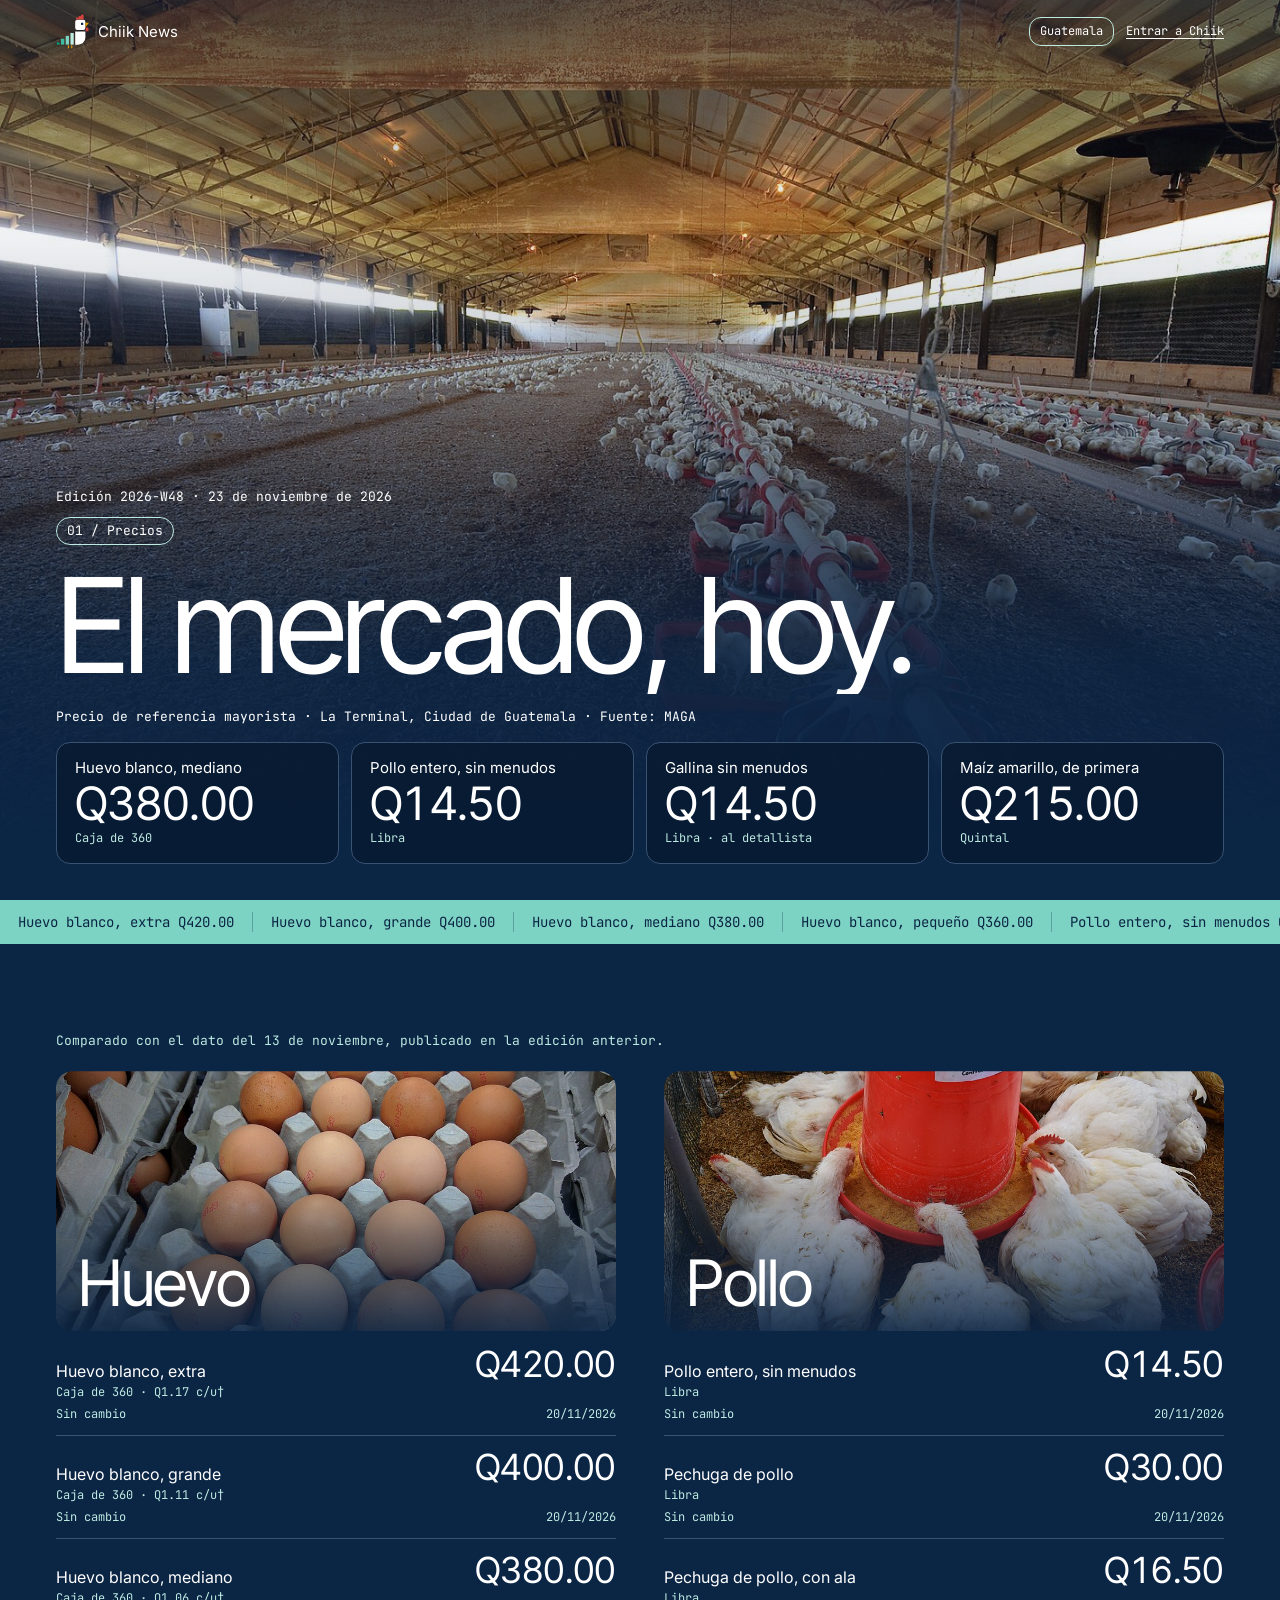
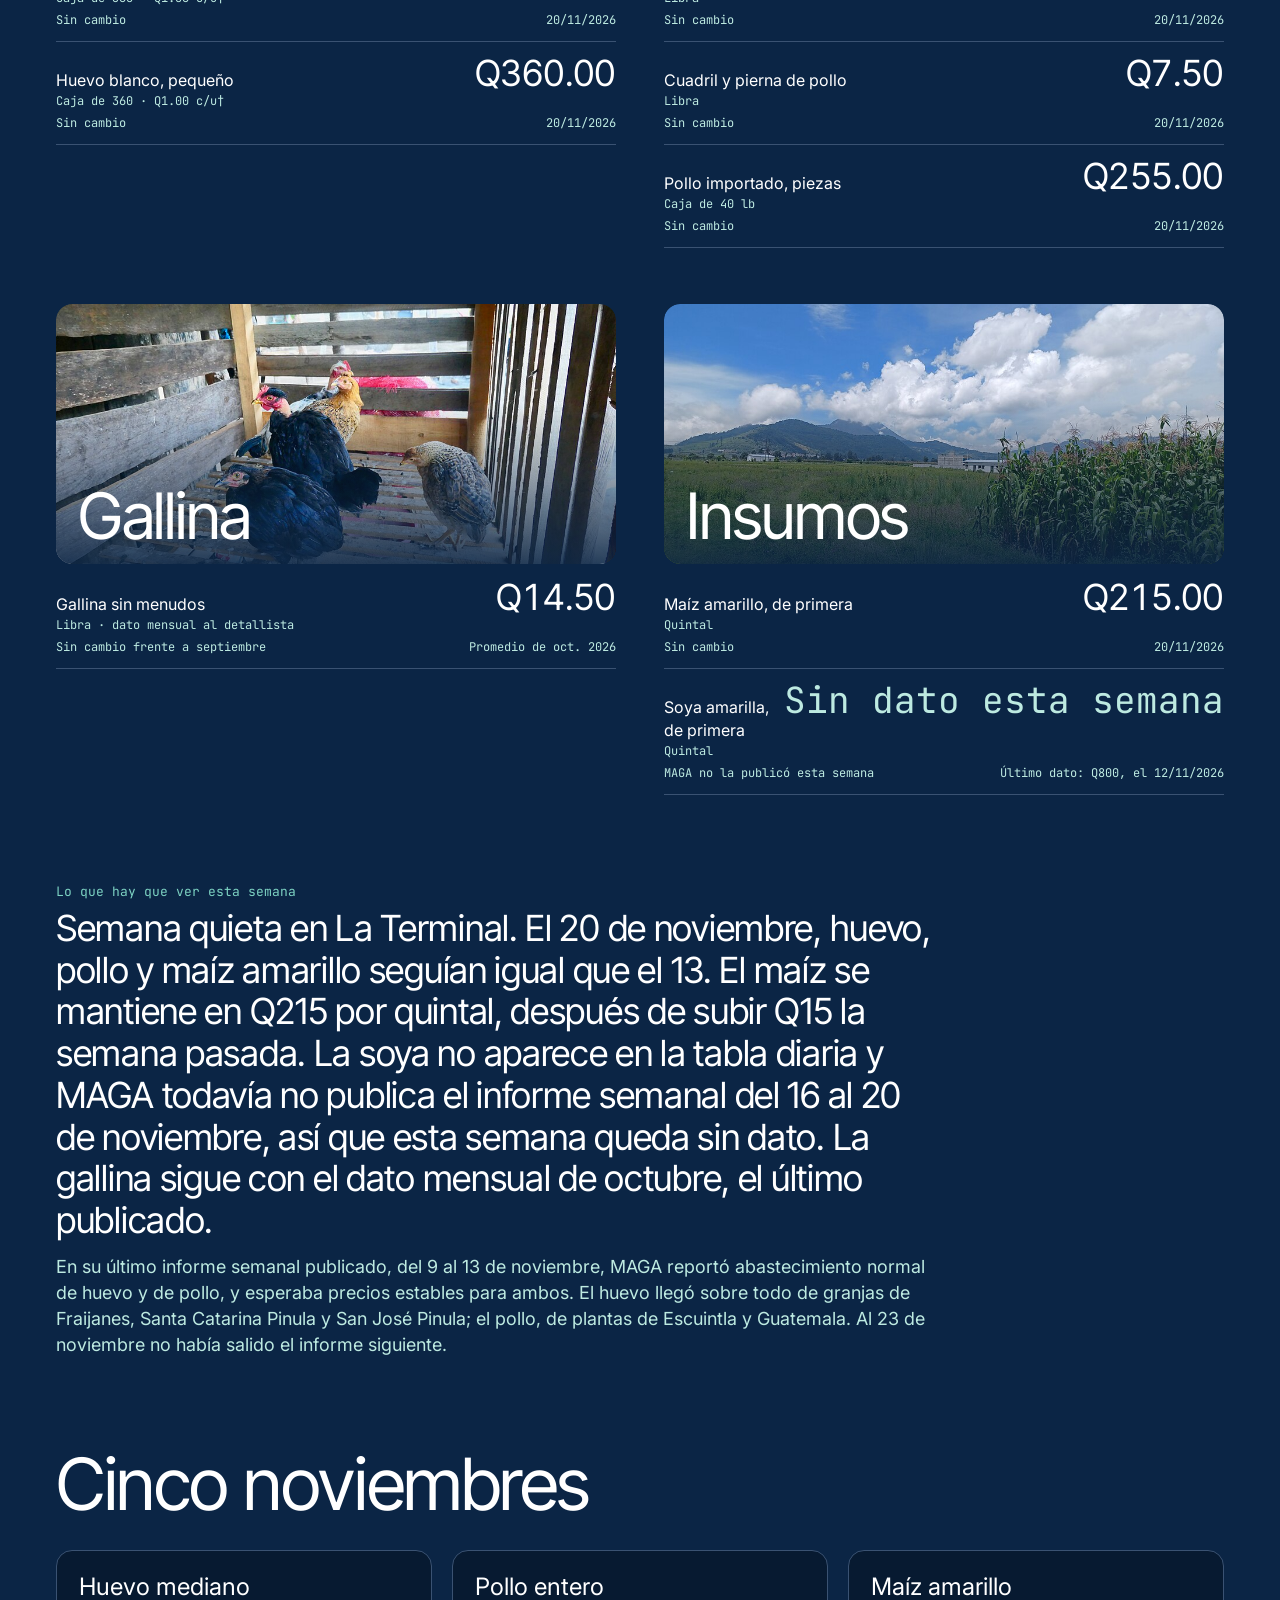
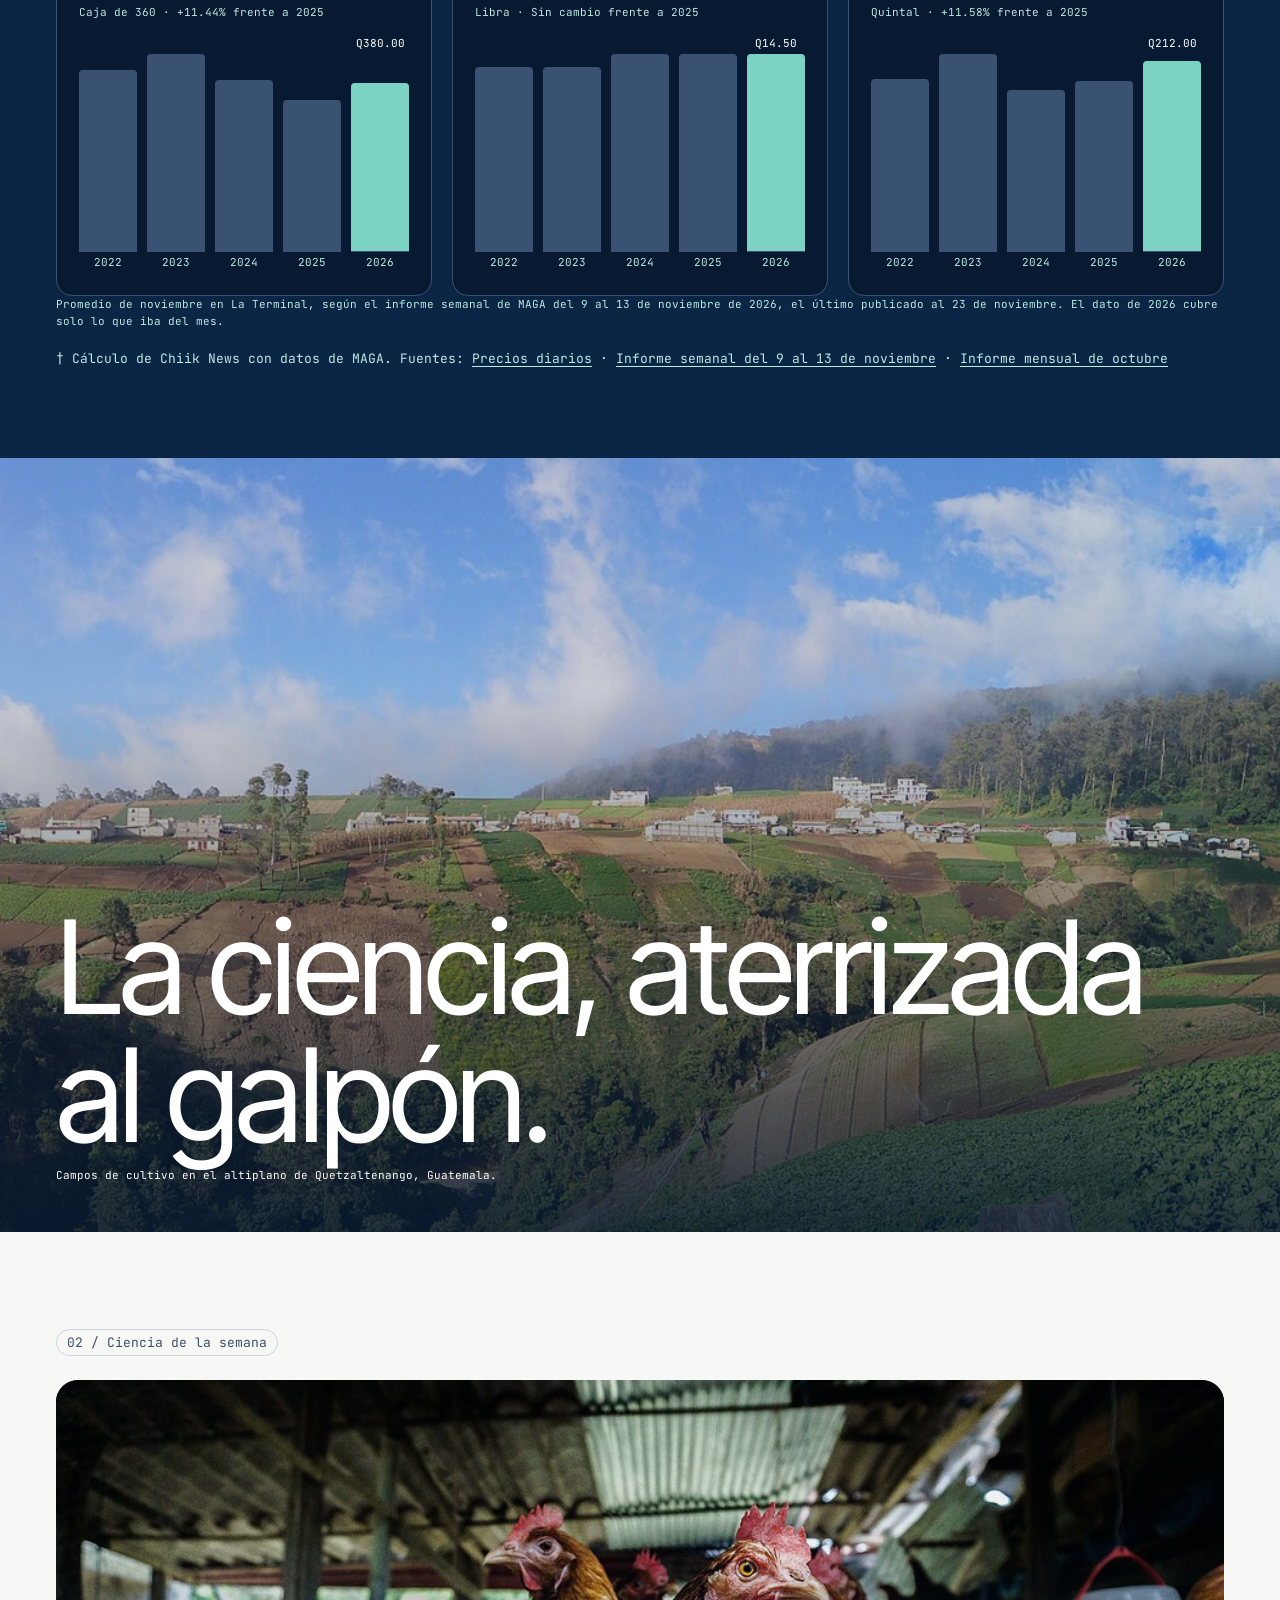
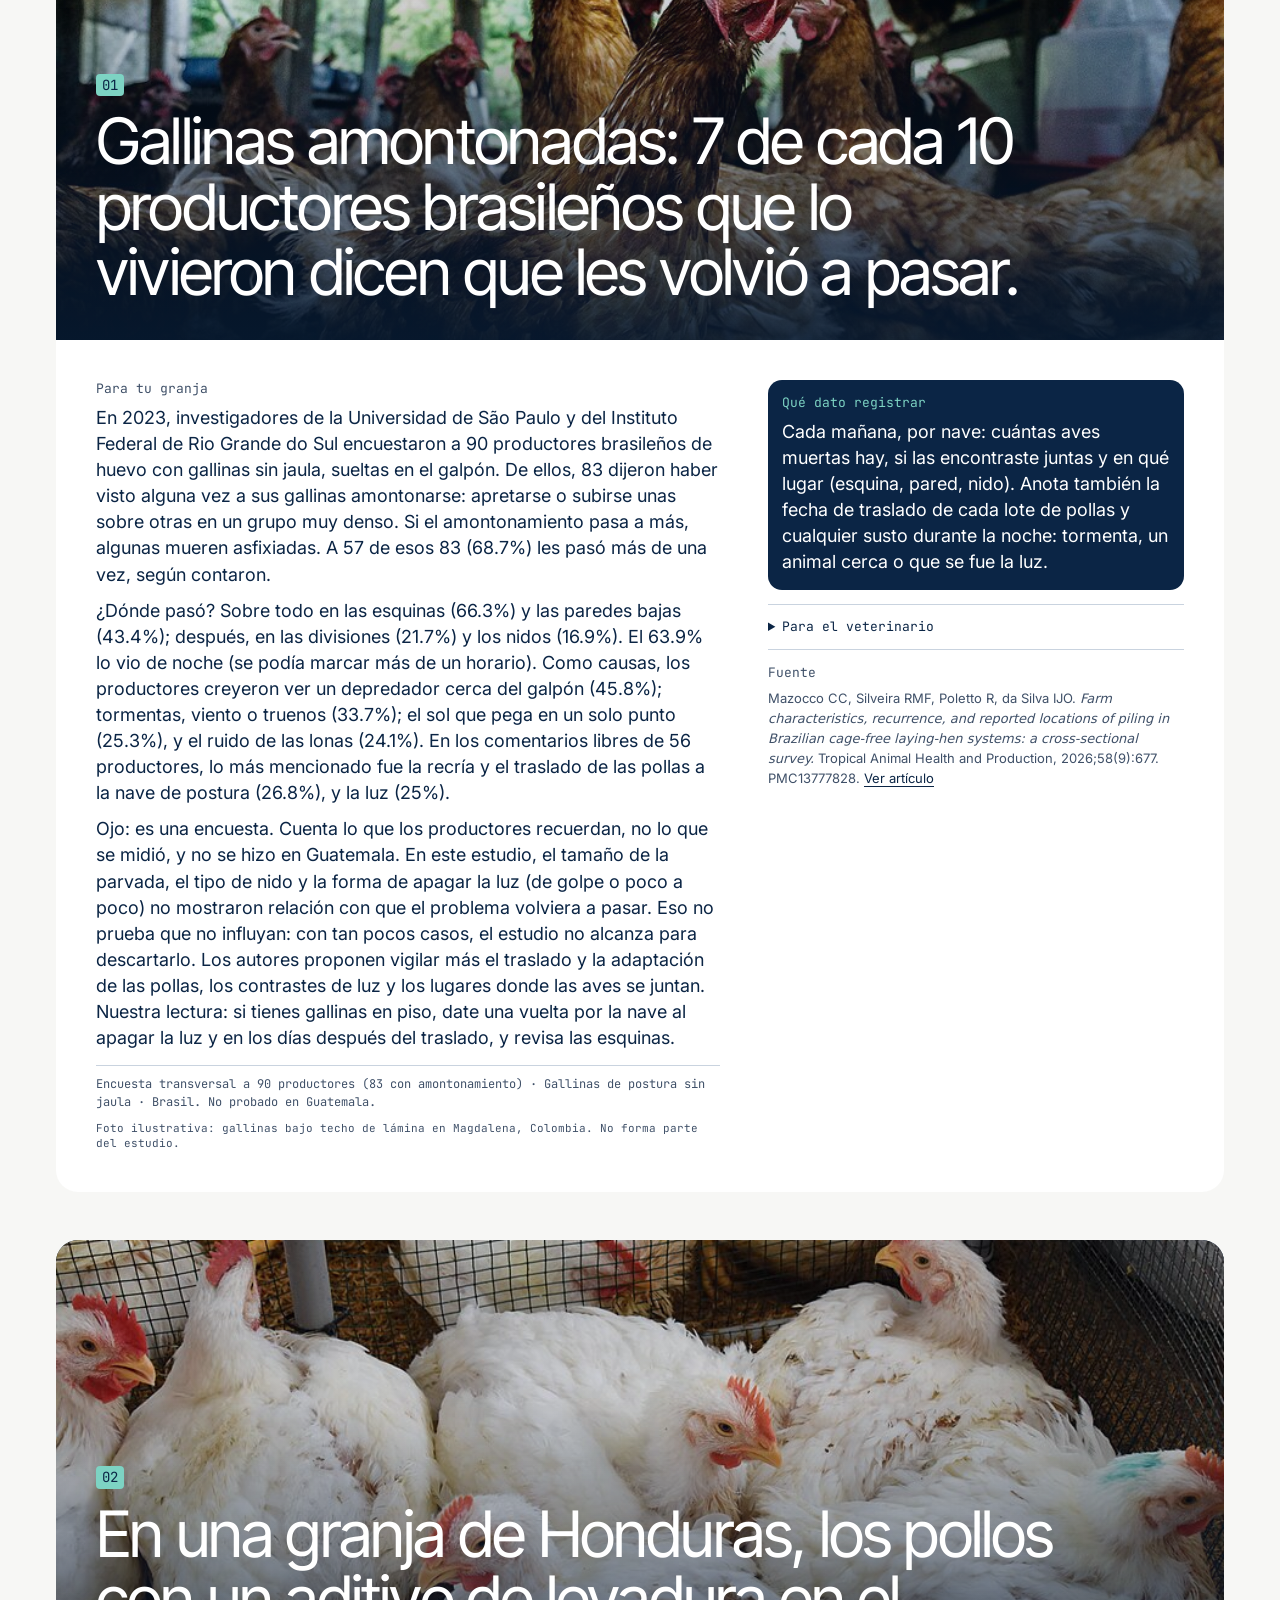
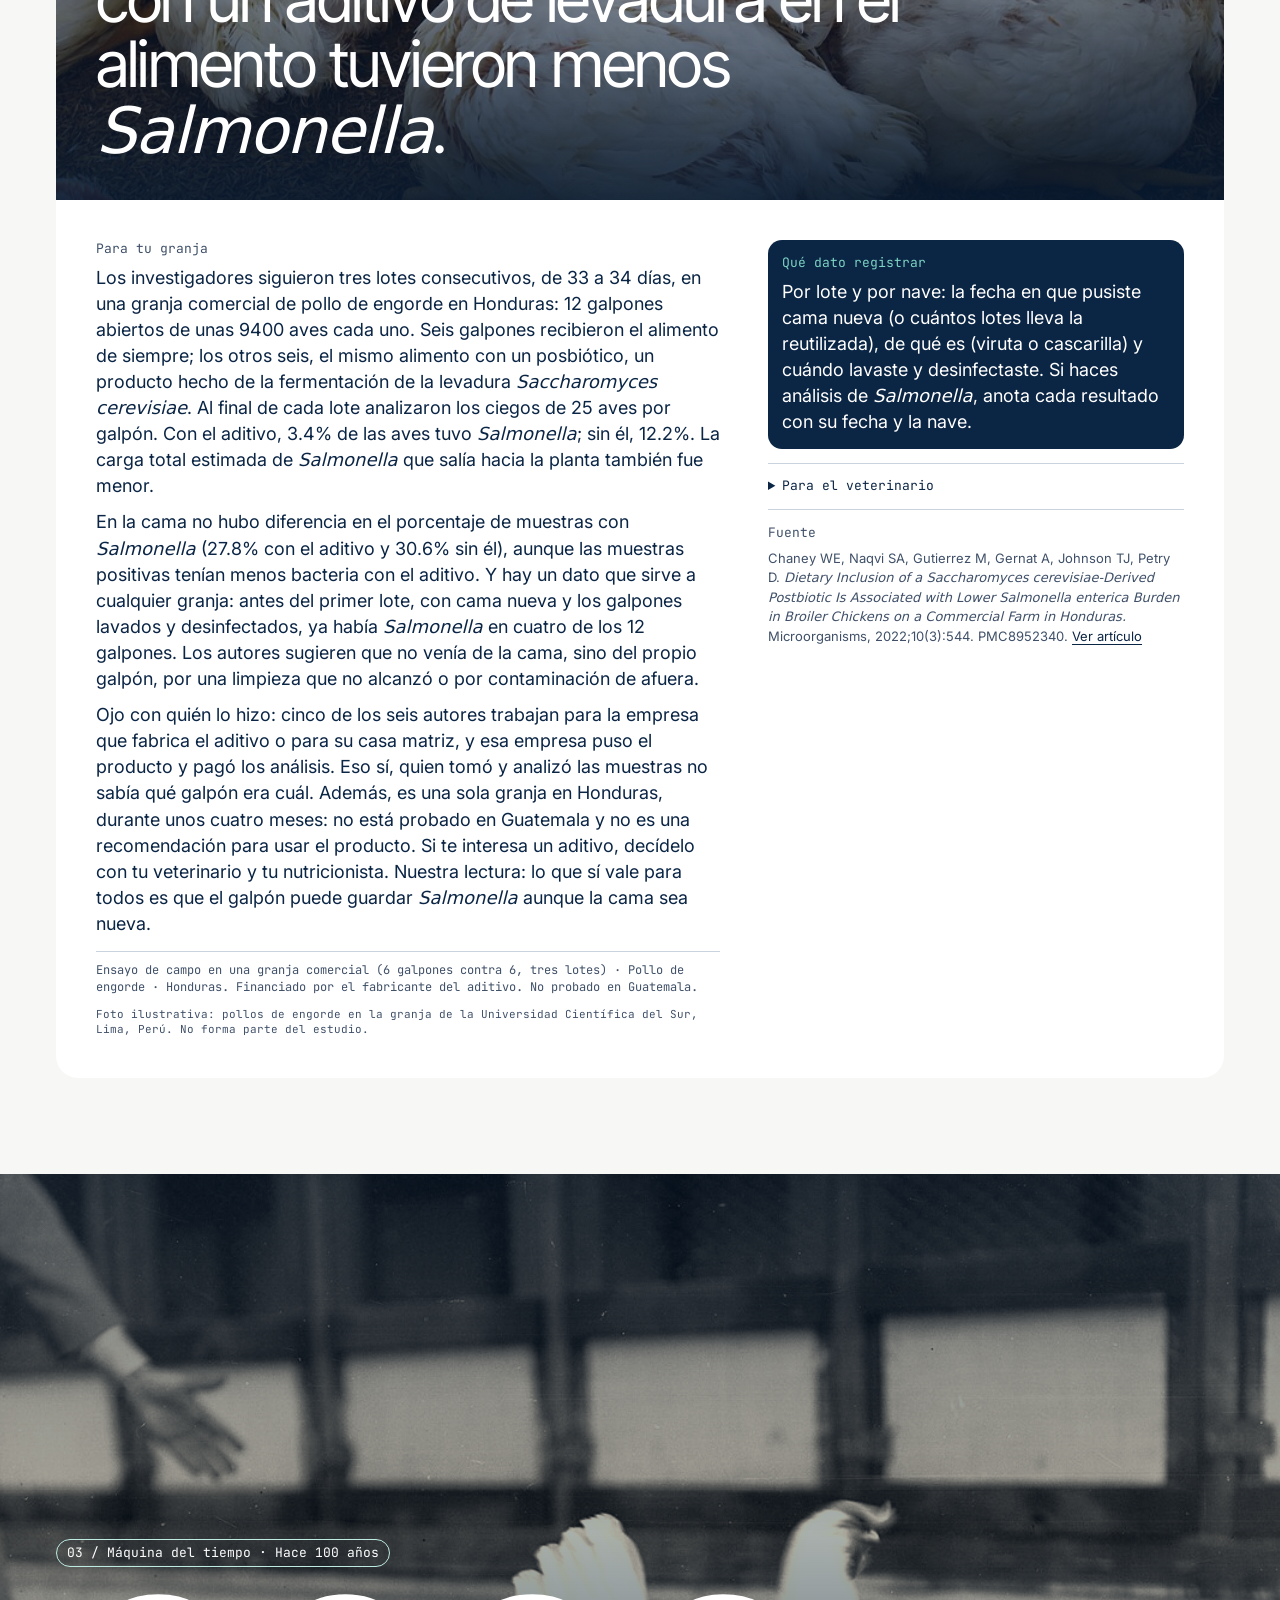
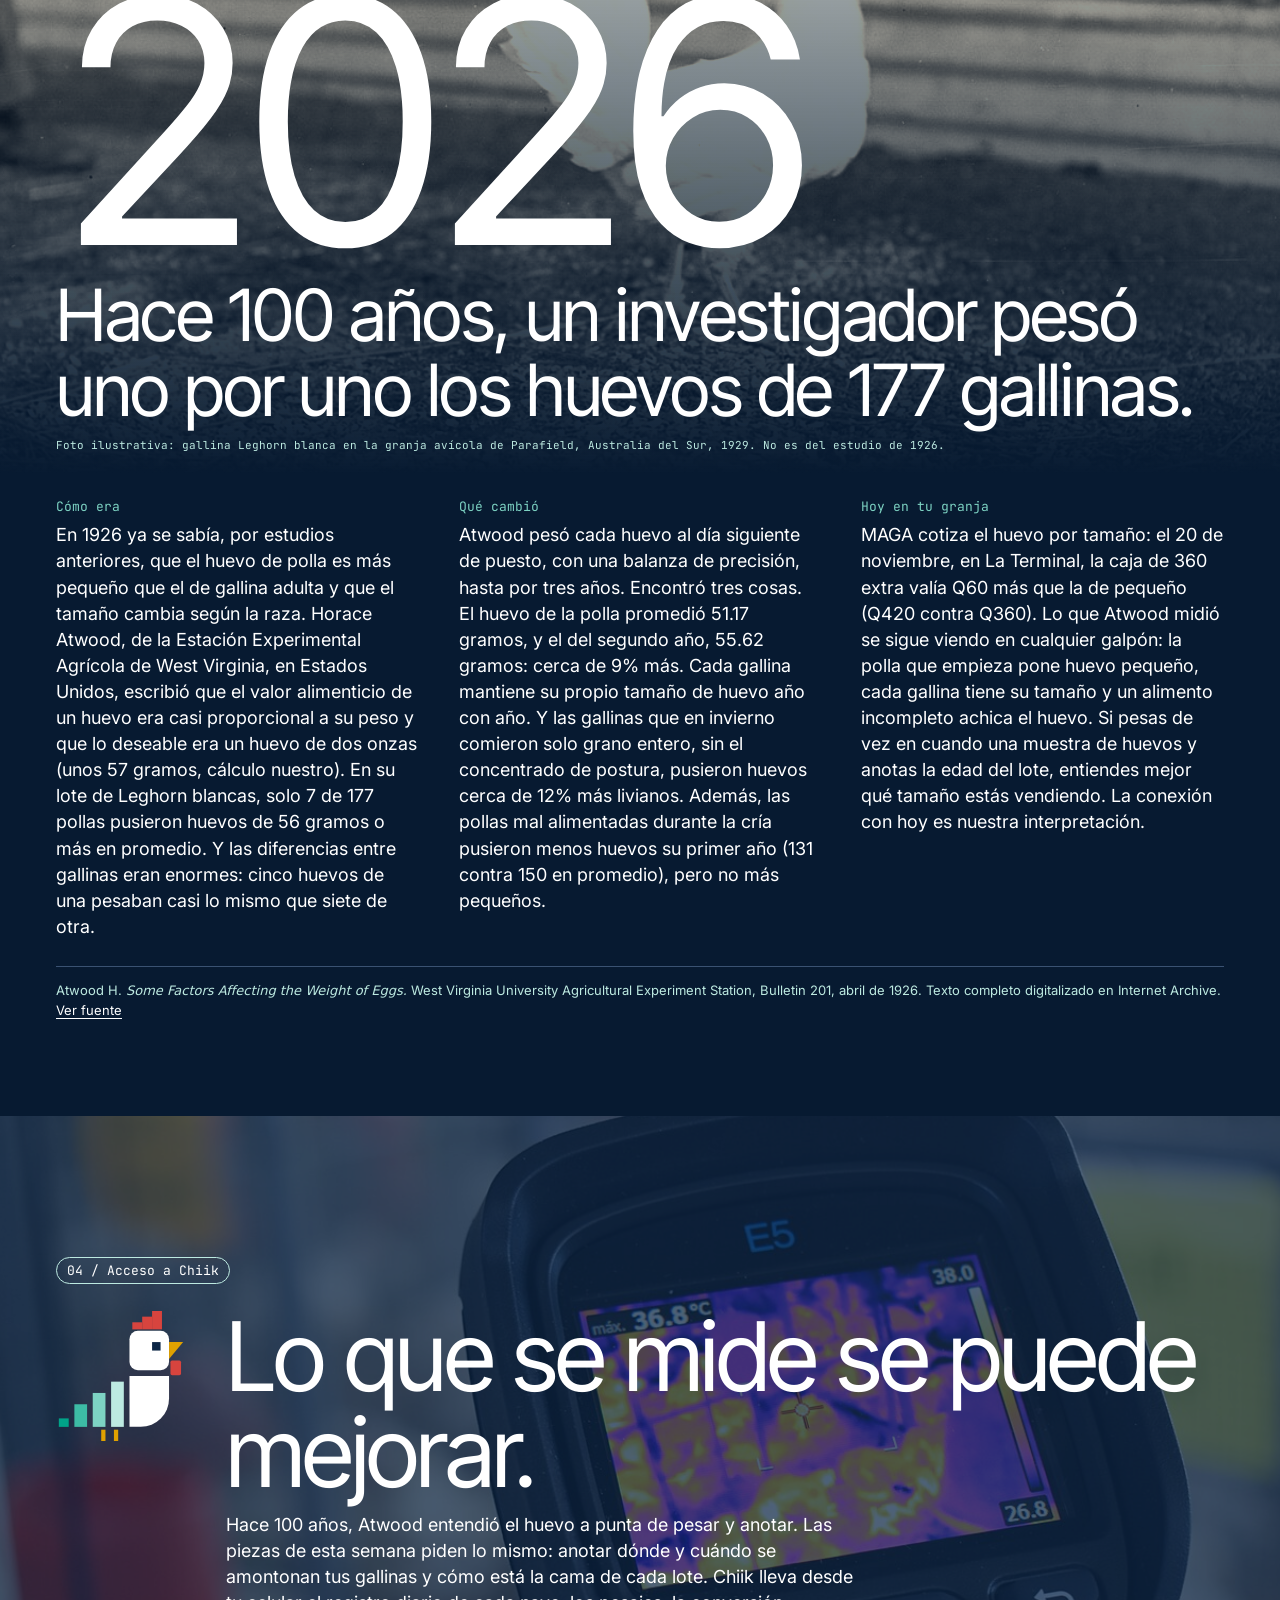
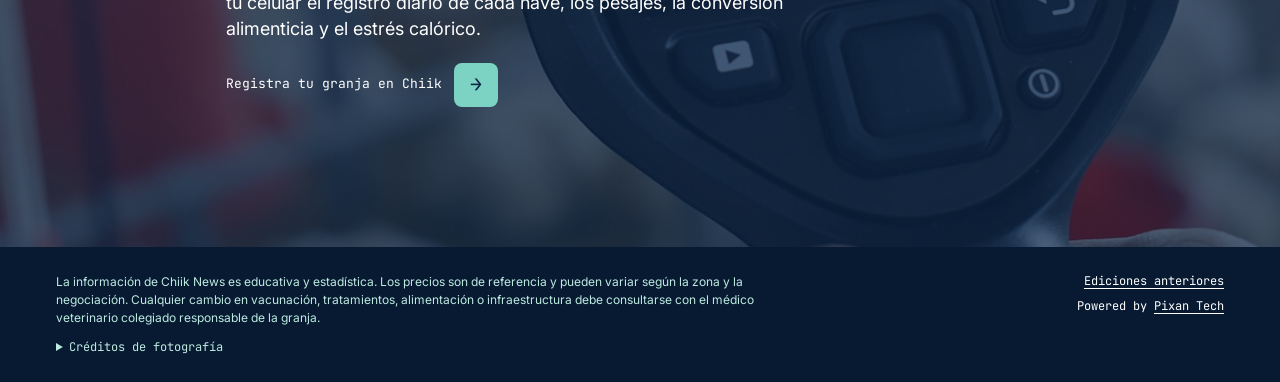
==== commit 81f44ded: "Add files via upload" ====
--- a/index.html
+++ b/index.html
@@ -4,7 +4,7 @@
 <meta charset="utf-8">
 <meta name="viewport" content="width=device-width, initial-scale=1">
 <title>Chiik News · Precios y ciencia avícola en Guatemala</title>
-<meta name="description" content="El maíz amarillo de primera subió a Q215 por quintal el 13 de noviembre, Q15 más que el dato de la semana pasada. MAGA lo atribuye a menos oferta por el clima en zonas productoras del sur y oriente. Huevo, pollo, gallina y soya quedaron sin cambio. En lo que va de noviembre, el huevo mediano está 11.44% arriba de 2025 y el maíz, 11.58%.">
+<meta name="description" content="Semana quieta en La Terminal. El 20 de noviembre, huevo, pollo y maíz amarillo seguían igual que el 13. El maíz se mantiene en Q215 por quintal, después de subir Q15 la semana pasada. La soya no aparece en la tabla diaria y MAGA todavía no publica el informe semanal del 16 al 20 de noviembre, así que esta semana queda sin dato. La gallina sigue con el dato mensual de octubre, el último publicado.">
 <link rel="icon" href="marca/chiik-icono.svg" type="image/svg+xml">
 <link rel="preconnect" href="https://fonts.googleapis.com">
 <link rel="stylesheet" href="https://fonts.googleapis.com/css2?family=Inter:wght@400&family=Inter+Tight:wght@400&family=JetBrains+Mono:wght@400&display=swap">
@@ -14,7 +14,7 @@
 <body data-pollo="marca/chiik-icono.svg">
 
 <section class="portada-foto">
-  <div class="portada-lienzo" data-parallax="0.18"><img class="portada-imagen" src="fotos/w47-portada.jpg" alt="Gallinas Rhode Island Red, Plymouth Rock barrada y Easter Egger en un patio" fetchpriority="high"></div>
+  <div class="portada-lienzo" data-parallax="0.18"><img class="portada-imagen" src="fotos/w48-portada.jpg" alt="Pollitos de engorde sobre cama de viruta dentro de una nave, con comederos y bebederos" fetchpriority="high"></div>
   <div class="portada-velo"></div>
   <header class="encabezado envoltura">
   <a class="marca" href="index.html"><img src="marca/chiik-simbolo-blanco.svg" alt="" width="34" height="35">Chiik News</a>
@@ -24,7 +24,7 @@
   </nav>
 </header>
   <div class="portada-contenido envoltura">
-    <p class="edicion-datos mono">Edición 2026-W47 · 16 de noviembre de 2026</p>
+    <p class="edicion-datos mono">Edición 2026-W48 · 23 de noviembre de 2026</p>
     <span class="contador mono">01 / Precios</span>
     <h1 data-palabras>El mercado, hoy.</h1>
     <p class="etiqueta-precios mono">Precio de referencia mayorista · La Terminal, Ciudad de Guatemala · Fuente: MAGA</p>
@@ -50,69 +50,69 @@
   </li></ul>
   </div>
 </section>
-<div class="cinta" aria-hidden="true"><div class="cinta-pista mono"><div class="cinta-tramo"><span class="cinta-item"><span>Huevo blanco, extra</span> <b>Q420.00</b></span><span class="cinta-item"><span>Huevo blanco, grande</span> <b>Q400.00</b></span><span class="cinta-item"><span>Huevo blanco, mediano</span> <b>Q380.00</b></span><span class="cinta-item"><span>Huevo blanco, pequeño</span> <b>Q360.00</b></span><span class="cinta-item"><span>Pollo entero, sin menudos</span> <b>Q14.50</b></span><span class="cinta-item"><span>Pechuga de pollo</span> <b>Q30.00</b></span><span class="cinta-item"><span>Pechuga de pollo, con ala</span> <b>Q16.50</b></span><span class="cinta-item"><span>Cuadril y pierna de pollo</span> <b>Q7.50</b></span><span class="cinta-item"><span>Pollo importado, piezas</span> <b>Q255.00</b></span><span class="cinta-item"><span>Gallina sin menudos</span> <b>Q14.50</b></span><span class="cinta-item"><span>Maíz amarillo, de primera</span> <b>Q215.00</b></span><span class="cinta-item"><span>Soya amarilla, de primera</span> <b>Q800.00</b></span></div><div class="cinta-tramo"><span class="cinta-item"><span>Huevo blanco, extra</span> <b>Q420.00</b></span><span class="cinta-item"><span>Huevo blanco, grande</span> <b>Q400.00</b></span><span class="cinta-item"><span>Huevo blanco, mediano</span> <b>Q380.00</b></span><span class="cinta-item"><span>Huevo blanco, pequeño</span> <b>Q360.00</b></span><span class="cinta-item"><span>Pollo entero, sin menudos</span> <b>Q14.50</b></span><span class="cinta-item"><span>Pechuga de pollo</span> <b>Q30.00</b></span><span class="cinta-item"><span>Pechuga de pollo, con ala</span> <b>Q16.50</b></span><span class="cinta-item"><span>Cuadril y pierna de pollo</span> <b>Q7.50</b></span><span class="cinta-item"><span>Pollo importado, piezas</span> <b>Q255.00</b></span><span class="cinta-item"><span>Gallina sin menudos</span> <b>Q14.50</b></span><span class="cinta-item"><span>Maíz amarillo, de primera</span> <b>Q215.00</b></span><span class="cinta-item"><span>Soya amarilla, de primera</span> <b>Q800.00</b></span></div></div></div>
+<div class="cinta" aria-hidden="true"><div class="cinta-pista mono"><div class="cinta-tramo"><span class="cinta-item"><span>Huevo blanco, extra</span> <b>Q420.00</b></span><span class="cinta-item"><span>Huevo blanco, grande</span> <b>Q400.00</b></span><span class="cinta-item"><span>Huevo blanco, mediano</span> <b>Q380.00</b></span><span class="cinta-item"><span>Huevo blanco, pequeño</span> <b>Q360.00</b></span><span class="cinta-item"><span>Pollo entero, sin menudos</span> <b>Q14.50</b></span><span class="cinta-item"><span>Pechuga de pollo</span> <b>Q30.00</b></span><span class="cinta-item"><span>Pechuga de pollo, con ala</span> <b>Q16.50</b></span><span class="cinta-item"><span>Cuadril y pierna de pollo</span> <b>Q7.50</b></span><span class="cinta-item"><span>Pollo importado, piezas</span> <b>Q255.00</b></span><span class="cinta-item"><span>Gallina sin menudos</span> <b>Q14.50</b></span><span class="cinta-item"><span>Maíz amarillo, de primera</span> <b>Q215.00</b></span><span class="cinta-item"><span>Soya amarilla, de primera</span> <b>Sin dato</b></span></div><div class="cinta-tramo"><span class="cinta-item"><span>Huevo blanco, extra</span> <b>Q420.00</b></span><span class="cinta-item"><span>Huevo blanco, grande</span> <b>Q400.00</b></span><span class="cinta-item"><span>Huevo blanco, mediano</span> <b>Q380.00</b></span><span class="cinta-item"><span>Huevo blanco, pequeño</span> <b>Q360.00</b></span><span class="cinta-item"><span>Pollo entero, sin menudos</span> <b>Q14.50</b></span><span class="cinta-item"><span>Pechuga de pollo</span> <b>Q30.00</b></span><span class="cinta-item"><span>Pechuga de pollo, con ala</span> <b>Q16.50</b></span><span class="cinta-item"><span>Cuadril y pierna de pollo</span> <b>Q7.50</b></span><span class="cinta-item"><span>Pollo importado, piezas</span> <b>Q255.00</b></span><span class="cinta-item"><span>Gallina sin menudos</span> <b>Q14.50</b></span><span class="cinta-item"><span>Maíz amarillo, de primera</span> <b>Q215.00</b></span><span class="cinta-item"><span>Soya amarilla, de primera</span> <b>Sin dato</b></span></div></div></div>
 <section class="tablero envoltura">
-  <p class="comparacion mono">Comparado con el dato del 5 de noviembre, publicado en la edición anterior.</p>
+  <p class="comparacion mono">Comparado con el dato del 13 de noviembre, publicado en la edición anterior.</p>
   <div class="grupos"><section class="grupo" aria-label="Huevo">
   <figure class="grupo-foto foto-revelar">
-    <img src="fotos/w47-huevo.jpg" alt="Huevos de cáscara café sobre paja" loading="lazy" decoding="async">
+    <img src="fotos/w48-huevo.jpg" alt="Huevos de cáscara café en cartones" loading="lazy" decoding="async">
     <h2 class="grupo-titulo">Huevo</h2>
   </figure>
   <ul class="precios"><li class="precio">
   <div class="precio-info"><span class="nombre">Huevo blanco, extra</span><span class="unidad mono">Caja de 360 · Q1.17 c/u†</span></div>
   <div class="precio-valor" data-precio="420">Q420.00</div>
-  <div class="precio-meta mono"><span class="cambio">Sin cambio</span><span>13/11/2026</span></div>
+  <div class="precio-meta mono"><span class="cambio">Sin cambio</span><span>20/11/2026</span></div>
 </li>
 <li class="precio">
   <div class="precio-info"><span class="nombre">Huevo blanco, grande</span><span class="unidad mono">Caja de 360 · Q1.11 c/u†</span></div>
   <div class="precio-valor" data-precio="400">Q400.00</div>
-  <div class="precio-meta mono"><span class="cambio">Sin cambio</span><span>13/11/2026</span></div>
+  <div class="precio-meta mono"><span class="cambio">Sin cambio</span><span>20/11/2026</span></div>
 </li>
 <li class="precio">
   <div class="precio-info"><span class="nombre">Huevo blanco, mediano</span><span class="unidad mono">Caja de 360 · Q1.06 c/u†</span></div>
   <div class="precio-valor" data-precio="380">Q380.00</div>
-  <div class="precio-meta mono"><span class="cambio">Sin cambio</span><span>13/11/2026</span></div>
+  <div class="precio-meta mono"><span class="cambio">Sin cambio</span><span>20/11/2026</span></div>
 </li>
 <li class="precio">
   <div class="precio-info"><span class="nombre">Huevo blanco, pequeño</span><span class="unidad mono">Caja de 360 · Q1.00 c/u†</span></div>
   <div class="precio-valor" data-precio="360">Q360.00</div>
-  <div class="precio-meta mono"><span class="cambio">Sin cambio</span><span>13/11/2026</span></div>
+  <div class="precio-meta mono"><span class="cambio">Sin cambio</span><span>20/11/2026</span></div>
 </li></ul>
 </section>
 <section class="grupo" aria-label="Pollo">
   <figure class="grupo-foto foto-revelar">
-    <img src="fotos/w47-pollo.jpg" alt="Pollos de engorde con comederos y bebederos colgantes" loading="lazy" decoding="async">
+    <img src="fotos/w48-pollo.jpg" alt="Pollos de engorde alrededor de un comedero de tolva" loading="lazy" decoding="async">
     <h2 class="grupo-titulo">Pollo</h2>
   </figure>
   <ul class="precios"><li class="precio">
   <div class="precio-info"><span class="nombre">Pollo entero, sin menudos</span><span class="unidad mono">Libra</span></div>
   <div class="precio-valor" data-precio="14.5">Q14.50</div>
-  <div class="precio-meta mono"><span class="cambio">Sin cambio</span><span>13/11/2026</span></div>
+  <div class="precio-meta mono"><span class="cambio">Sin cambio</span><span>20/11/2026</span></div>
 </li>
 <li class="precio">
   <div class="precio-info"><span class="nombre">Pechuga de pollo</span><span class="unidad mono">Libra</span></div>
   <div class="precio-valor" data-precio="30">Q30.00</div>
-  <div class="precio-meta mono"><span class="cambio">Sin cambio</span><span>13/11/2026</span></div>
+  <div class="precio-meta mono"><span class="cambio">Sin cambio</span><span>20/11/2026</span></div>
 </li>
 <li class="precio">
   <div class="precio-info"><span class="nombre">Pechuga de pollo, con ala</span><span class="unidad mono">Libra</span></div>
   <div class="precio-valor" data-precio="16.5">Q16.50</div>
-  <div class="precio-meta mono"><span class="cambio">Sin cambio</span><span>13/11/2026</span></div>
+  <div class="precio-meta mono"><span class="cambio">Sin cambio</span><span>20/11/2026</span></div>
 </li>
 <li class="precio">
   <div class="precio-info"><span class="nombre">Cuadril y pierna de pollo</span><span class="unidad mono">Libra</span></div>
   <div class="precio-valor" data-precio="7.5">Q7.50</div>
-  <div class="precio-meta mono"><span class="cambio">Sin cambio</span><span>13/11/2026</span></div>
+  <div class="precio-meta mono"><span class="cambio">Sin cambio</span><span>20/11/2026</span></div>
 </li>
 <li class="precio">
   <div class="precio-info"><span class="nombre">Pollo importado, piezas</span><span class="unidad mono">Caja de 40 lb</span></div>
   <div class="precio-valor" data-precio="255">Q255.00</div>
-  <div class="precio-meta mono"><span class="cambio">Sin cambio</span><span>13/11/2026</span></div>
+  <div class="precio-meta mono"><span class="cambio">Sin cambio</span><span>20/11/2026</span></div>
 </li></ul>
 </section>
 <section class="grupo" aria-label="Gallina">
   <figure class="grupo-foto foto-revelar">
-    <img src="fotos/w47-gallina.jpg" alt="Dos gallinas coloradas sobre un tronco" loading="lazy" decoding="async">
+    <img src="fotos/w48-gallina.jpg" alt="Gallinas criollas en un gallinero de madera en Guatemala" loading="lazy" decoding="async">
     <h2 class="grupo-titulo">Gallina</h2>
   </figure>
   <ul class="precios"><li class="precio">
@@ -123,21 +123,21 @@
 </section>
 <section class="grupo" aria-label="Insumos">
   <figure class="grupo-foto foto-revelar">
-    <img src="fotos/w47-insumos.jpg" alt="Manos sosteniendo harina de soya" loading="lazy" decoding="async">
+    <img src="fotos/w48-insumos.jpg" alt="Maizal junto a un potrero en Quetzaltenango, Guatemala" loading="lazy" decoding="async">
     <h2 class="grupo-titulo">Insumos</h2>
   </figure>
   <ul class="precios"><li class="precio">
   <div class="precio-info"><span class="nombre">Maíz amarillo, de primera</span><span class="unidad mono">Quintal</span></div>
   <div class="precio-valor" data-precio="215">Q215.00</div>
-  <div class="precio-meta mono"><span class="cambio movimiento">↑ Q15.00 (+7.5%)†</span><span>13/11/2026</span></div>
+  <div class="precio-meta mono"><span class="cambio">Sin cambio</span><span>20/11/2026</span></div>
 </li>
 <li class="precio">
   <div class="precio-info"><span class="nombre">Soya amarilla, de primera</span><span class="unidad mono">Quintal</span></div>
-  <div class="precio-valor" data-precio="800">Q800.00</div>
-  <div class="precio-meta mono"><span class="cambio">Sin cambio</span><span>12/11/2026</span></div>
+  <div class="precio-valor sin-dato">Sin dato esta semana</div>
+  <div class="precio-meta mono"><span class="cambio">MAGA no la publicó esta semana</span><span>Último dato: Q800, el 12/11/2026</span></div>
 </li></ul>
 </section></div>
-  <div class="que-ver"><h2 class="rotulo mono">Lo que hay que ver esta semana</h2><p class="lectura">El maíz amarillo de primera subió a Q215 por quintal el 13 de noviembre, Q15 más que el dato de la semana pasada. MAGA lo atribuye a menos oferta por el clima en zonas productoras del sur y oriente. Huevo, pollo, gallina y soya quedaron sin cambio. En lo que va de noviembre, el huevo mediano está 11.44% arriba de 2025 y el maíz, 11.58%.</p><p class="contexto">En su informe del 9 al 13 de noviembre, MAGA reportó abastecimiento normal de huevo, sobre todo de granjas de Fraijanes, Santa Catarina Pinula y San José Pinula, y de pollo, de plantas de Escuintla y Guatemala. Espera precios estables para ambos. Para el maíz espera que la oferta mejore y que el precio se mantenga.</p></div>
+  <div class="que-ver"><h2 class="rotulo mono">Lo que hay que ver esta semana</h2><p class="lectura">Semana quieta en La Terminal. El 20 de noviembre, huevo, pollo y maíz amarillo seguían igual que el 13. El maíz se mantiene en Q215 por quintal, después de subir Q15 la semana pasada. La soya no aparece en la tabla diaria y MAGA todavía no publica el informe semanal del 16 al 20 de noviembre, así que esta semana queda sin dato. La gallina sigue con el dato mensual de octubre, el último publicado.</p><p class="contexto">En su último informe semanal publicado, del 9 al 13 de noviembre, MAGA reportó abastecimiento normal de huevo y de pollo, y esperaba precios estables para ambos. El huevo llegó sobre todo de granjas de Fraijanes, Santa Catarina Pinula y San José Pinula; el pollo, de plantas de Escuintla y Guatemala. Al 23 de noviembre no había salido el informe siguiente.</p></div>
   <div class="tendencias">
     <h2 class="tendencias-titulo">Cinco noviembres</h2>
     <div class="tendencias-grid"><article class="tendencia">
@@ -227,117 +227,117 @@
         <span class="columna-anio mono">2026</span>
       </li></ol>
     </article></div>
-    <p class="nota mono">Promedio de noviembre en La Terminal, según el informe semanal de MAGA del 9 al 13 de noviembre de 2026. El dato de 2026 cubre solo lo que va del mes.</p>
+    <p class="nota mono">Promedio de noviembre en La Terminal, según el informe semanal de MAGA del 9 al 13 de noviembre de 2026, el último publicado al 23 de noviembre. El dato de 2026 cubre solo lo que iba del mes.</p>
   </div>
   <p class="nota mono">† Cálculo de Chiik News con datos de MAGA. Fuentes: <a href="https://precios.maga.gob.gt/diarios/diarios.html">Precios diarios</a> · <a href="https://precios.maga.gob.gt/novedades/45-guatemala-informe-semanal-de-precios-del-09-al-13-de-noviembre-de-2026/">Informe semanal del 9 al 13 de noviembre</a> · <a href="https://precios.maga.gob.gt/archivos/mensuales/2026/10%20Informe%20De%20Precios%20Agropecuarios%20Mensual%20Octubre%202026.pdf">Informe mensual de octubre</a></p>
 </section>
 <section class="banda">
-  <div class="banda-lienzo" data-parallax="0.14"><img src="fotos/w47-banda.jpg" alt="San Pedro La Laguna junto al lago de Atitlán" loading="lazy" decoding="async"></div>
+  <div class="banda-lienzo" data-parallax="0.14"><img src="fotos/w48-banda.jpg" alt="Campos de cultivo y casas en el altiplano de Quetzaltenango" loading="lazy" decoding="async"></div>
   <div class="banda-velo"></div>
   <div class="banda-contenido envoltura">
     <p class="banda-texto">La ciencia, aterrizada al galpón.</p>
-    <p class="foto-pie mono">San Pedro La Laguna y el lago de Atitlán, Guatemala.</p>
+    <p class="foto-pie mono">Campos de cultivo en el altiplano de Quetzaltenango, Guatemala.</p>
   </div>
 </section>
 <section class="zona-clara"><div class="envoltura">
   <h2 class="contador contador-claro mono">02 / Ciencia de la semana</h2>
   <div class="piezas"><article class="pieza">
   <figure class="pieza-foto foto-revelar">
-    <div class="pieza-lienzo" data-parallax="0.08"><img src="fotos/w47-ciencia-1.jpg" alt="Galpón con gallinas ponedoras en Guápiles, Costa Rica" loading="lazy" decoding="async"></div>
+    <div class="pieza-lienzo" data-parallax="0.08"><img src="fotos/w48-ciencia-1.jpg" alt="Gallinas ponedoras juntas bajo un techo de lámina" loading="lazy" decoding="async"></div>
     <div class="pieza-velo"></div>
     <div class="pieza-titular">
       <span class="pieza-numero mono">01</span>
-      <h3>En Costa Rica, casi un tercio de los pulmones de pollo analizados tenía hongo.</h3>
+      <h3>Gallinas amontonadas: 7 de cada 10 productores brasileños que lo vivieron dicen que les volvió a pasar.</h3>
     </div>
   </figure>
   <div class="pieza-cuerpo">
     <div class="pieza-texto">
       <h4 class="rotulo mono">Para tu granja</h4>
-      <p>De marzo de 2008 a noviembre de 2021, el laboratorio de micología de la Escuela de Medicina Veterinaria de la Universidad Nacional, en Heredia, Costa Rica, cultivó pulmones de pollo enviados por granjas: unos para diagnosticar aspergilosis y otros de lotes de control antes de entrar a la granja. De 1113 casos, 345 (31%) tuvieron al menos un hongo. El más común fue <em>Aspergillus</em>, sobre todo del grupo <em>Fumigati</em>.</p>
-<p>El riesgo no fue igual para todas las aves. Fue mayor en pollo de engorde y en reproductoras, en aves de más de 15 días y en los casos de Puntarenas, la única provincia costera que envió muestras. También 2014 tuvo más riesgo, y los autores lo relacionan con un clima fuera de lo normal en la zona de granjas de Alajuela. Este hongo vive en el ambiente (suelo, granos, semillas, material que se pudre) y el ave se infecta sobre todo al respirar sus esporas.</p>
-<p>Costa Rica tiene clima tropical como el nuestro, pero el estudio no se hizo en Guatemala y no midió lo que pasaba dentro de cada granja: solo dice en qué aves y dónde apareció más el hongo. Como medida general, y no como resultado del estudio, no le des condiciones: cama y alimento secos y sin moho, y buena ventilación. El polvo del galpón también expone a las personas; los autores piden equipo de protección para quienes trabajan ahí. Si ves aves que respiran con dificultad, consulta a tu veterinario.</p>
-      <p class="evidencia mono">Estudio retrospectivo de laboratorio (1113 casos, 2008-2021) · Pollo de engorde, gallina de postura y reproductoras · Costa Rica. No probado en Guatemala.</p>
-      <p class="foto-pie foto-pie-claro mono">Galpón de gallinas ponedoras en Guápiles, Limón, Costa Rica. La foto no forma parte del estudio.</p>
+      <p>En 2023, investigadores de la Universidad de São Paulo y del Instituto Federal de Rio Grande do Sul encuestaron a 90 productores brasileños de huevo con gallinas sin jaula, sueltas en el galpón. De ellos, 83 dijeron haber visto alguna vez a sus gallinas amontonarse: apretarse o subirse unas sobre otras en un grupo muy denso. Si el amontonamiento pasa a más, algunas mueren asfixiadas. A 57 de esos 83 (68.7%) les pasó más de una vez, según contaron.</p>
+<p>¿Dónde pasó? Sobre todo en las esquinas (66.3%) y las paredes bajas (43.4%); después, en las divisiones (21.7%) y los nidos (16.9%). El 63.9% lo vio de noche (se podía marcar más de un horario). Como causas, los productores creyeron ver un depredador cerca del galpón (45.8%); tormentas, viento o truenos (33.7%); el sol que pega en un solo punto (25.3%), y el ruido de las lonas (24.1%). En los comentarios libres de 56 productores, lo más mencionado fue la recría y el traslado de las pollas a la nave de postura (26.8%), y la luz (25%).</p>
+<p>Ojo: es una encuesta. Cuenta lo que los productores recuerdan, no lo que se midió, y no se hizo en Guatemala. En este estudio, el tamaño de la parvada, el tipo de nido y la forma de apagar la luz (de golpe o poco a poco) no mostraron relación con que el problema volviera a pasar. Eso no prueba que no influyan: con tan pocos casos, el estudio no alcanza para descartarlo. Los autores proponen vigilar más el traslado y la adaptación de las pollas, los contrastes de luz y los lugares donde las aves se juntan. Nuestra lectura: si tienes gallinas en piso, date una vuelta por la nave al apagar la luz y en los días después del traslado, y revisa las esquinas.</p>
+      <p class="evidencia mono">Encuesta transversal a 90 productores (83 con amontonamiento) · Gallinas de postura sin jaula · Brasil. No probado en Guatemala.</p>
+      <p class="foto-pie foto-pie-claro mono">Foto ilustrativa: gallinas bajo techo de lámina en Magdalena, Colombia. No forma parte del estudio.</p>
     </div>
     <div class="pieza-lateral">
       <div class="dato">
         <h4 class="rotulo mono">Qué dato registrar</h4>
-        <p>Por nave y por día: aves muertas y aves con dificultad para respirar, con su edad. Una vez por semana: cómo está la cama (seca, húmeda o apelmazada) y si viste moho en la cama o en el alimento.</p>
+        <p>Cada mañana, por nave: cuántas aves muertas hay, si las encontraste juntas y en qué lugar (esquina, pared, nido). Anota también la fecha de traslado de cada lote de pollas y cualquier susto durante la noche: tormenta, un animal cerca o que se fue la luz.</p>
       </div>
       <details class="veterinario">
         <summary class="mono">Para el veterinario</summary>
-        <p>Cultivo en agar Sabouraud dextrosa a 37 °C por cinco días, con pools de hasta cinco pares de pulmones por placa; un caso fue positivo con al menos una UFC sobre el tejido. Identificación morfológica por secciones, sin biología molecular. Secciones más frecuentes: <em>Fumigati</em> (197 de 392 aislamientos, 50.3%), <em>Flavi</em> (90, 22.9%) y <em>Nigri</em> (50, 12.7%); también se aislaron <em>Paecilomyces variotii</em> y hongos hialinos no esporulados. Casi todo creció como colonia única; solo cinco aislamientos superaron 10 UFC, con un máximo de 24.</p>
-<p>En la regresión logística hubo más riesgo en 2014 (OR 3.48; IC 95% 1.64-7.37), en engorde (OR 2.07; 1.18-3.63), en reproductoras (OR 2.94; 1.60-5.41), en Puntarenas (OR 10.61; 3.90-28.88) y en aves de más de 15 días (OR 2.96; 1.35-6.50), sin diferencias por mes ni por sexo. De 129 lotes importados recibidos por el aeropuerto, 46 fueron positivos (35.7%), sin diferencia significativa con los nacionales. El servicio veterinario de Costa Rica (SENASA) exige acciones correctivas en la granja cuando se aísla al menos una UFC de <em>Aspergillus</em>.</p>
-        <p><strong class="rotulo-linea">Limitaciones:</strong> Estudio retrospectivo con casos enviados por las granjas, no una muestra al azar; mezcla lotes de control y aves enviadas para diagnóstico. Fichas de envío incompletas, laboratorio cerrado en vacaciones y sin clasificación por secciones antes de 2016. El resumen dice 31% (n = 392) y los resultados, 345 de 1113; aquí se usa 345 como casos positivos y 392 como total de aislamientos. Las razones de momios se tomaron del texto de resultados.</p>
+        <p>Cuestionario en línea (Google Forms) de julio a noviembre de 2023, distribuido a productores de huevo sin jaula de la red MIRA Laying Hen Initiative en 10 estados de Brasil. Se definió el amontonamiento (piling) como agregación inusualmente densa en la que las aves se presionan o se suben unas sobre otras, y se distinguió de la sofocación (smothering), que implica muerte por asfixia; no se recogieron datos de mortalidad. Edad de las aves cuando ocurrió (respuesta múltiple): 13 a 20 semanas (38.6%), 21 a 30 (37.3%) y 5 a 12 (31.3%).</p>
+<p>Análisis de correspondencias múltiples con ocho variables de la granja (las dos primeras dimensiones explicaron 34.3% de la inercia bruta) y regresión logística con corrección de Firth. Sin asociación entre recurrencia y tamaño de parvada (OR 1.05; IC 95% 0.61-1.83), nido automático frente a manual (OR 1.92; 0.65-5.87) o apagado gradual frente a apagado de golpe (OR 1.04; 0.40-2.63). Esos factores tampoco se asociaron con reportar varios lugares. Los análisis de sensibilidad no cambiaron las conclusiones.</p>
+        <p><strong class="rotulo-linea">Limitaciones:</strong> Muestra voluntaria de una sola red de productores, con probabilidad de selección desconocida; 83 de 90 no es una prevalencia. Sin definición cuantitativa del evento, sin periodo común de observación y sin datos de densidad, cama, iluminación ni mortalidad. Las causas percibidas son opiniones, no exposiciones medidas. Hubo dos registros idénticos sin identificador. Los intervalos de confianza son amplios: el estudio no demuestra que esos factores no influyan. Los autores lo presentan como generador de hipótesis.</p>
       </details>
-      <p class="fuente"><span class="rotulo mono">Fuente</span> Ulloa-Avellán O, Calderón-Hernández A, Rubí-Chacón R, Vargas-Leitón B. <em>Aspergillus spp. Isolated from Lungs of Poultry (Gallus gallus) at the Mycology Laboratory, School of Veterinary Medicine, Universidad Nacional, Heredia, Costa Rica between 2008 and 2021 and Associated Factors.</em> Journal of Fungi, 2023;9(1):58. PMC9863504. <a href="https://doi.org/10.3390/jof9010058">Ver artículo</a></p>
+      <p class="fuente"><span class="rotulo mono">Fuente</span> Mazocco CC, Silveira RMF, Poletto R, da Silva IJO. <em>Farm characteristics, recurrence, and reported locations of piling in Brazilian cage-free laying-hen systems: a cross-sectional survey.</em> Tropical Animal Health and Production, 2026;58(9):677. PMC13777828. <a href="https://doi.org/10.1007/s11250-026-05455-2">Ver artículo</a></p>
     </div>
   </div>
 </article>
 <article class="pieza">
   <figure class="pieza-foto foto-revelar">
-    <div class="pieza-lienzo" data-parallax="0.08"><img src="fotos/w47-ciencia-2.jpg" alt="Gallinas en un corral junto a un granero de piedra" loading="lazy" decoding="async"></div>
+    <div class="pieza-lienzo" data-parallax="0.08"><img src="fotos/w48-ciencia-2.jpg" alt="Pollos de engorde descansando sobre cama" loading="lazy" decoding="async"></div>
     <div class="pieza-velo"></div>
     <div class="pieza-titular">
       <span class="pieza-numero mono">02</span>
-      <h3>Si la medida no encaja en tu granja, se queda sin hacer.</h3>
+      <h3>En una granja de Honduras, los pollos con un aditivo de levadura en el alimento tuvieron menos <em>Salmonella</em>.</h3>
     </div>
   </figure>
   <div class="pieza-cuerpo">
     <div class="pieza-texto">
       <h4 class="rotulo mono">Para tu granja</h4>
-      <p>En 2024, investigadores europeos encuestaron a 243 personas ligadas a granjas pequeñas, extensivas u orgánicas de cerdos y aves: 58% eran productores y 33%, veterinarios y asesores. La parvada mediana era de 425 aves. Casi todos conocían la bioseguridad (85%) y se sentían responsables de aplicarla (87%), pero casi la mitad de los productores (44%) creía que en su granja ya no se podía mejorar.</p>
-<p>La medida más aplicada era el manejo de los animales muertos (91%); la menos, lavar y desinfectar vehículos (48%). La razón principal para no aplicar una medida fue que no se adaptaba a la granja. Entre quienes no la aplicaban, la que más gente consideró eficaz fue conocer la salud de los animales que entran o ponerlos en cuarentena (83%); la que menos, la ropa protectora y los pediluvios (40%). Ante un brote, lo que más les preocupaba era que prohibieran tener las aves al aire libre (68.5%) y el sacrificio obligatorio (57.6%).</p>
-<p>Es una encuesta de opiniones en Europa, no una medición de enfermedades: no prueba qué medida funciona mejor, y no se hizo en Guatemala. Pero describe algo que también pasa en granjas pequeñas y de traspatio: reglas pensadas para galpones grandes que no encajan. Nuestra lectura: la salida no es dejar la bioseguridad, sino escoger con tu veterinario las medidas que sí puedes cumplir siempre, como saber de dónde vienen las aves que compras y tenerlas aparte antes de juntarlas con las tuyas.</p>
-      <p class="evidencia mono">Encuesta en línea a 243 productores, veterinarios y asesores · Aves y cerdos de granjas pequeñas, extensivas y orgánicas · Europa (Italia, Bélgica, Francia, Rumania y otros). No probado en Guatemala.</p>
-      <p class="foto-pie foto-pie-claro mono">Foto ilustrativa: granja pequeña en Košátky, Chequia. No forma parte del estudio.</p>
+      <p>Los investigadores siguieron tres lotes consecutivos, de 33 a 34 días, en una granja comercial de pollo de engorde en Honduras: 12 galpones abiertos de unas 9400 aves cada uno. Seis galpones recibieron el alimento de siempre; los otros seis, el mismo alimento con un posbiótico, un producto hecho de la fermentación de la levadura <em>Saccharomyces cerevisiae</em>. Al final de cada lote analizaron los ciegos de 25 aves por galpón. Con el aditivo, 3.4% de las aves tuvo <em>Salmonella</em>; sin él, 12.2%. La carga total estimada de <em>Salmonella</em> que salía hacia la planta también fue menor.</p>
+<p>En la cama no hubo diferencia en el porcentaje de muestras con <em>Salmonella</em> (27.8% con el aditivo y 30.6% sin él), aunque las muestras positivas tenían menos bacteria con el aditivo. Y hay un dato que sirve a cualquier granja: antes del primer lote, con cama nueva y los galpones lavados y desinfectados, ya había <em>Salmonella</em> en cuatro de los 12 galpones. Los autores sugieren que no venía de la cama, sino del propio galpón, por una limpieza que no alcanzó o por contaminación de afuera.</p>
+<p>Ojo con quién lo hizo: cinco de los seis autores trabajan para la empresa que fabrica el aditivo o para su casa matriz, y esa empresa puso el producto y pagó los análisis. Eso sí, quien tomó y analizó las muestras no sabía qué galpón era cuál. Además, es una sola granja en Honduras, durante unos cuatro meses: no está probado en Guatemala y no es una recomendación para usar el producto. Si te interesa un aditivo, decídelo con tu veterinario y tu nutricionista. Nuestra lectura: lo que sí vale para todos es que el galpón puede guardar <em>Salmonella</em> aunque la cama sea nueva.</p>
+      <p class="evidencia mono">Ensayo de campo en una granja comercial (6 galpones contra 6, tres lotes) · Pollo de engorde · Honduras. Financiado por el fabricante del aditivo. No probado en Guatemala.</p>
+      <p class="foto-pie foto-pie-claro mono">Foto ilustrativa: pollos de engorde en la granja de la Universidad Científica del Sur, Lima, Perú. No forma parte del estudio.</p>
     </div>
     <div class="pieza-lateral">
       <div class="dato">
         <h4 class="rotulo mono">Qué dato registrar</h4>
-        <p>Cada vez que entren aves nuevas: fecha, cuántas, de dónde vienen y cuántos días las tuviste aparte antes de juntarlas. Y una lista de visitas: quién entró a los galpones y cuándo.</p>
+        <p>Por lote y por nave: la fecha en que pusiste cama nueva (o cuántos lotes lleva la reutilizada), de qué es (viruta o cascarilla) y cuándo lavaste y desinfectaste. Si haces análisis de <em>Salmonella</em>, anota cada resultado con su fecha y la nave.</p>
       </div>
       <details class="veterinario">
         <summary class="mono">Para el veterinario</summary>
-        <p>Estudio transversal con cuestionario en línea del proyecto europeo PPILOW, abierto desde el 1 de mayo de 2024 en siete idiomas. Se incluyeron granjas al aire libre de cualquier tamaño y granjas pequeñas, con un límite de 3000 aves o 300 cerdos. Se evaluaron 13 medidas de bioseguridad; una medida contaba como aplicada si la respuesta era &#39;siempre&#39; o &#39;a menudo&#39;. Análisis factorial de los criterios de bienestar de Welfare Quality y pruebas de chi cuadrado.</p>
-<p>Para restringir y registrar visitas, usar ropa o pediluvios al entrar, desinfectar entre lotes e impedir el contacto con otros animales, más de la mitad dijo que la medida no se adaptaba a su granja. Los veterinarios y asesores consideraron las medidas más eficaces que los productores, y los productores dieron más peso a la libertad de movimiento y a la conducta propia de la especie. Más de un tercio no estuvo de acuerdo en que las medidas exigidas por las autoridades mejoren la salud y el bienestar animal.</p>
-        <p><strong class="rotulo-linea">Limitaciones:</strong> Percepciones y prácticas declaradas, no mediciones de enfermedad ni de eficacia. Muestra por conveniencia, distribuida por listas de correo; el texto habla de seis países, pero su tabla 3 incluye siete. Mezcla productores de cerdos y aves (28.8% tenían ambos). Las cifras por medida salen de figuras; aquí solo se usan las que el texto cita.</p>
+        <p>Galpones emparejados por tipo de comedero, bebedero y aislamiento; pollos Cobb 500 o Ross 308; cama de viruta o de cascarilla de arroz, reutilizada sin tratamiento entre lotes. Cuatro hisopos de cama por galpón con rodillo en U antes del primer lote y al final de cada uno; 25 ciegos por galpón al final de cada lote. Cultivo con preenriquecimiento en agua peptonada tamponada, enriquecimiento selectivo en tetrationato y Rappaport-Vassiliadis, siembra en XLD y Rambach, confirmación por PCR e inmunocromatografía, y NMP miniaturizado para la carga. Unidad experimental: el galpón. No se serotipificaron los aislamientos.</p>
+<p>Ciegos: prevalencia de 3.4% (IC 95% 1.8-6.4) con el aditivo frente a 12.2% (9.2-15.9) sin él, menor en los tres lotes (1.3, 12.0 y 2.4% frente a 7.3, 22.0 y 10.7%). Carga en ciegos positivos: 2.41 frente a 3.86 log10 NMP/g (p = 0.121, sin diferencia significativa). Carga en cama positiva, ajustada por tipo de cama y carga inicial: 3.81 frente a 5.50 log10 NMP/hisopo (diferencia 1.69; IC 95% 0.107-3.26; p = 0.04). Carga total estimada hacia la planta: 3.80 frente a 7.31 log10 NMP (p = 0.0026). Antes del primer lote, la cama de los galpones del grupo con aditivo tenía más <em>Salmonella</em> (33.3% de hisopos positivos frente a 25.0%).</p>
+        <p><strong class="rotulo-linea">Limitaciones:</strong> Una sola granja y unos cuatro meses; seis galpones por grupo. Cinco de seis autores son empleados del fabricante (Diamond V, de Cargill) o de Cargill, que aportó el producto y pagó los análisis; el responsable del muestreo fue un contratista independiente. Grupos desbalanceados al inicio en tipo de cama y contaminación. Se excluyeron los ciegos de un galpón del grupo con aditivo en el tercer lote por una desviación del muestreo (125 ciegos en vez de 150). El resumen y los resultados no coinciden del todo: el resumen da 5.53 log10 NMP/hisopo para la cama del grupo control y los resultados, 5.50 ajustado; aquí se usan los resultados. La prevalencia ajustada en cama del grupo con aditivo (7.5%, frente a 27.8% observada) no se explica y no se usa. No reporta peso, conversión ni mortalidad por grupo. Se omite a propósito la cantidad del aditivo.</p>
       </details>
-      <p class="fuente"><span class="rotulo mono">Fuente</span> Bassoli M, Collin A, Goracci J, et al. <em>Life worth living or healthy lives? Stakeholder views on biosecurity and animal welfare in EU organic, extensive and small-scale pig and poultry farming systems.</em> Veterinary Research, 2026;57:200. PMC13753137. <a href="https://doi.org/10.1186/s13567-026-01865-0">Ver artículo</a></p>
+      <p class="fuente"><span class="rotulo mono">Fuente</span> Chaney WE, Naqvi SA, Gutierrez M, Gernat A, Johnson TJ, Petry D. <em>Dietary Inclusion of a Saccharomyces cerevisiae-Derived Postbiotic Is Associated with Lower Salmonella enterica Burden in Broiler Chickens on a Commercial Farm in Honduras.</em> Microorganisms, 2022;10(3):544. PMC8952340. <a href="https://doi.org/10.3390/microorganisms10030544">Ver artículo</a></p>
     </div>
   </div>
 </article></div>
 </div></section>
 <section class="zona-historia">
   <div class="historia-cabeza">
-    <div class="historia-lienzo" data-parallax="0.16"><img src="fotos/w47-historia.jpg" alt="Gallinas picoteando el suelo de un patio junto a un recipiente con agua" loading="lazy" decoding="async"></div>
+    <div class="historia-lienzo" data-parallax="0.16"><img src="fotos/w48-historia.jpg" alt="Gallina Leghorn blanca en un corral, fotografía en blanco y negro" loading="lazy" decoding="async"></div>
     <div class="historia-velo"></div>
     <div class="historia-encabezado envoltura">
-      <span class="contador mono">03 / Máquina del tiempo · Hace 20 años</span>
-      <p class="anio" aria-hidden="true" data-anio="2006" data-desde="2026">2006</p>
-      <h2 class="historia-titulo">Hace 20 años, un pollo con polvo invisible mostró cómo viaja un contagio.</h2>
-      <p class="foto-pie mono">Foto ilustrativa: aves de patio. No es del estudio de 2006.</p>
+      <span class="contador mono">03 / Máquina del tiempo · Hace 100 años</span>
+      <p class="anio" aria-hidden="true" data-anio="1926" data-desde="2026">1926</p>
+      <h2 class="historia-titulo">Hace 100 años, un investigador pesó uno por uno los huevos de 177 gallinas.</h2>
+      <p class="foto-pie mono">Foto ilustrativa: gallina Leghorn blanca en la granja avícola de Parafield, Australia del Sur, 1929. No es del estudio de 1926.</p>
     </div>
   </div>
   <div class="envoltura historia-cuerpo">
     <div class="historia-columnas">
-      <div><h3 class="rotulo mono">Cómo era</h3><p>En 2006, la gripe aviar H5N1 preocupaba al mundo: al 27 de febrero de ese año, la OMS contaba 173 casos humanos confirmados y 93 muertes, asociados al contacto directo con aves. En las ferias agropecuarias del medio oeste de Estados Unidos se juntaban aves de muchas granjas en jaulas apiladas, el juez pasaba de un ave a otra sin lavarse las manos y el público podía tocarlas.</p></div>
-      <div><h3 class="rotulo mono">Qué cambió</h3><p>Sandra Olson y Gregory Gray hicieron un experimento sencillo en el verano de 2004, en dos ferias de condado: una de prueba en Iowa y otra en Minnesota. Cada día espolvorearon a escondidas un polvo casi invisible, que brilla con luz ultravioleta, en un solo pollo de engorde blanco: el &quot;pollo troyano&quot;, que imitaba a un ave que suelta un microbio en sus heces. Luego revisaron con luz ultravioleta las manos de 94 personas. Ocho (8.5%) tenían polvo, y ninguna era expositora: eran familiares, visitantes y otras personas. Los autores concluyeron que las exhibiciones de aves vivas pueden mover contagios y que hacían falta programas de higiene.</p></div>
-      <div><h3 class="rotulo mono">Hoy en tu granja</h3><p>En Guatemala también hay mercados y ferias donde se juntan aves de muchos lugares. La lección de ese pollo sigue vigente: un ave puede ensuciar manos y jaulas sin que nadie lo note, y las manos llevan el contagio. Lavarte las manos al entrar y al salir del galpón, y tener aparte las aves que compras antes de juntarlas con las tuyas, son prácticas que responden a esa lección. La conexión con hoy es nuestra interpretación.</p></div>
-    </div>
-    <ul class="historia-fuentes"><li>Olson SR, Gray GC. <em>The Trojan Chicken Study, Minnesota.</em> Emerging Infectious Diseases, 2006;12(5):795-799. PMC1952212. <a href="https://doi.org/10.3201/eid1205.050790">Ver fuente</a></li></ul>
+      <div><h3 class="rotulo mono">Cómo era</h3><p>En 1926 ya se sabía, por estudios anteriores, que el huevo de polla es más pequeño que el de gallina adulta y que el tamaño cambia según la raza. Horace Atwood, de la Estación Experimental Agrícola de West Virginia, en Estados Unidos, escribió que el valor alimenticio de un huevo era casi proporcional a su peso y que lo deseable era un huevo de dos onzas (unos 57 gramos, cálculo nuestro). En su lote de Leghorn blancas, solo 7 de 177 pollas pusieron huevos de 56 gramos o más en promedio. Y las diferencias entre gallinas eran enormes: cinco huevos de una pesaban casi lo mismo que siete de otra.</p></div>
+      <div><h3 class="rotulo mono">Qué cambió</h3><p>Atwood pesó cada huevo al día siguiente de puesto, con una balanza de precisión, hasta por tres años. Encontró tres cosas. El huevo de la polla promedió 51.17 gramos, y el del segundo año, 55.62 gramos: cerca de 9% más. Cada gallina mantiene su propio tamaño de huevo año con año. Y las gallinas que en invierno comieron solo grano entero, sin el concentrado de postura, pusieron huevos cerca de 12% más livianos. Además, las pollas mal alimentadas durante la cría pusieron menos huevos su primer año (131 contra 150 en promedio), pero no más pequeños.</p></div>
+      <div><h3 class="rotulo mono">Hoy en tu granja</h3><p>MAGA cotiza el huevo por tamaño: el 20 de noviembre, en La Terminal, la caja de 360 extra valía Q60 más que la de pequeño (Q420 contra Q360). Lo que Atwood midió se sigue viendo en cualquier galpón: la polla que empieza pone huevo pequeño, cada gallina tiene su tamaño y un alimento incompleto achica el huevo. Si pesas de vez en cuando una muestra de huevos y anotas la edad del lote, entiendes mejor qué tamaño estás vendiendo. La conexión con hoy es nuestra interpretación.</p></div>
+    </div>
+    <ul class="historia-fuentes"><li>Atwood H. <em>Some Factors Affecting the Weight of Eggs.</em> West Virginia University Agricultural Experiment Station, Bulletin 201, abril de 1926. Texto completo digitalizado en Internet Archive. <a href="https://archive.org/details/somefactorsaffec201atwo">Ver fuente</a></li></ul>
   </div>
 </section>
 <section class="zona-chiik">
-  <div class="chiik-lienzo" data-parallax="0.12"><img src="fotos/w47-chiik.jpg" alt="Dos hombres revisando el interior de una granja" loading="lazy" decoding="async"></div>
+  <div class="chiik-lienzo" data-parallax="0.12"><img src="fotos/w48-chiik.jpg" alt="Cámara térmica midiendo la temperatura de pollos en un galpón" loading="lazy" decoding="async"></div>
   <div class="chiik-velo"></div>
   <div class="envoltura chiik-contenido">
     <span class="contador mono">04 / Acceso a Chiik</span>
     <a class="tarjeta-chiik" href="https://ventas.chiikgt.com">
       <img class="pollo-chiik" src="marca/chiik-simbolo-blanco.svg" alt="" width="78" height="81">
       <div>
-        <h2>Lo que no anotas, no lo puedes comparar.</h2>
-        <p>Las dos piezas de esta edición piden lo mismo: anotar cada día lo que pasa en cada nave para notar a tiempo cuando algo cambia. Chiik lleva el registro diario de cada nave, los pesajes, la conversión alimenticia y el estrés calórico, desde tu celular.</p>
+        <h2>Lo que se mide se puede mejorar.</h2>
+        <p>Hace 100 años, Atwood entendió el huevo a punta de pesar y anotar. Las piezas de esta semana piden lo mismo: anotar dónde y cuándo se amontonan tus gallinas y cómo está la cama de cada lote. Chiik lleva desde tu celular el registro diario de cada nave, los pesajes, la conversión alimenticia y el estrés calórico.</p>
         <span class="boton mono">Registra tu granja en Chiik<span class="flecha" aria-hidden="true">→</span></span>
       </div>
     </a>
@@ -347,16 +347,16 @@
   <div class="envoltura pie-interior">
     <div>
       <p class="aviso">La información de Chiik News es educativa y estadística. Los precios son de referencia y pueden variar según la zona y la negociación. Cualquier cambio en vacunación, tratamientos, alimentación o infraestructura debe consultarse con el médico veterinario colegiado responsable de la granja.</p>
-      <details class="creditos"><summary class="mono">Créditos de fotografía</summary><ul><li><a href="https://commons.wikimedia.org/wiki/File:Flock_of_Rhode_Island_Red,_Easter_Egger,_and_Barred_Plymouth_Rock_Hens.jpg">Flock of Rhode Island Red, Easter Egger, and Barred Plymouth Rock Hens.jpg</a> · HeatherLion · <a href="https://creativecommons.org/licenses/by-sa/3.0/">CC BY-SA 3.0</a></li>
-<li><a href="https://commons.wikimedia.org/wiki/File:Eggs_(5237987733).jpg">Eggs (5237987733).jpg</a> · Moyan Brenn from Italy · <a href="https://creativecommons.org/licenses/by/2.0/">CC BY 2.0</a></li>
-<li><a href="https://commons.wikimedia.org/wiki/File:Broiler_Chickens_001.jpg">Broiler Chickens 001.jpg</a> · Icem4k · <a href="https://creativecommons.org/licenses/by-sa/4.0/">CC BY-SA 4.0</a></li>
-<li><a href="https://commons.wikimedia.org/wiki/File:Two_Hens.jpg">Two Hens.jpg</a> · dahlfred · <a href="https://creativecommons.org/licenses/by-sa/3.0/">CC BY-SA 3.0</a></li>
-<li><a href="https://commons.wikimedia.org/wiki/File:Soybean_Meal_(10059014026).jpg">Soybean Meal (10059014026).jpg</a> · United Soybean Board · <a href="https://creativecommons.org/licenses/by/2.0/">CC BY 2.0</a></li>
-<li><a href="https://commons.wikimedia.org/wiki/File:Guatemala,_Lac_Atitl%C3%A1n,_village_de_San_Pedro_(9425541802).jpg">Guatemala, Lac Atitlán, village de San Pedro (9425541802).jpg</a> · Jeanne Menjoulet from Paris, France · <a href="https://creativecommons.org/licenses/by/2.0/">CC BY 2.0</a></li>
-<li><a href="https://commons.wikimedia.org/wiki/File:Galp%C3%B3n_de_gallinas_ponedoras,_Gu%C3%A1piles,_Lim%C3%B3n,_Costa_Rica._-_panoramio.jpg">Galpón de gallinas ponedoras, Guápiles, Limón, Costa Rica. - panoramio.jpg</a> · Peloy (Allan H.M.) · <a href="https://creativecommons.org/licenses/by-sa/3.0/">CC BY-SA 3.0</a></li>
-<li><a href="https://commons.wikimedia.org/wiki/File:Ko%C5%A1%C3%A1tky,_slepice_a_stodola.JPG">Košátky, slepice a stodola.JPG</a> · Juandev · <a href="https://creativecommons.org/licenses/by-sa/3.0/">CC BY-SA 3.0</a></li>
-<li><a href="https://commons.wikimedia.org/wiki/File:Backyard_chickens.jpg">Backyard chickens.jpg</a> · Isalinky · <a href="https://creativecommons.org/licenses/by-sa/4.0/">CC BY-SA 4.0</a></li>
-<li><a href="https://commons.wikimedia.org/wiki/File:NRCSMO02010_-_Missouri_(4747)(NRCS_Photo_Gallery).jpg">NRCSMO02010 - Missouri (4747)(NRCS Photo Gallery).jpg</a> · Photo by Charlie Rahm, USDA Natural Resources Conservation Service. · Public domain</li></ul></details>
+      <details class="creditos"><summary class="mono">Créditos de fotografía</summary><ul><li><a href="https://commons.wikimedia.org/wiki/File:Baby_chickens_in_a_grower_broiler_house._(24481449624).jpg">Baby chickens in a grower broiler house. (24481449624).jpg</a> · USDA NRCS Texas · Public domain</li>
+<li><a href="https://commons.wikimedia.org/wiki/File:Chicken_eggs_in_tray.jpg">Chicken eggs in tray.jpg</a> · Maksym Kozlenko · <a href="https://creativecommons.org/licenses/by-sa/4.0">CC BY-SA 4.0</a></li>
+<li><a href="https://commons.wikimedia.org/wiki/File:Pollos_comiendo_ma%C3%ADz.jpg">Pollos comiendo maíz.jpg</a> · KimDivulga · <a href="https://creativecommons.org/licenses/by-sa/4.0">CC BY-SA 4.0</a></li>
+<li><a href="https://commons.wikimedia.org/wiki/File:Xela_to_Lake_Atitlan_Trek_(Guatemala,_February_2020)_-_81_(49991759496).jpg">Xela to Lake Atitlan Trek (Guatemala, February 2020) - 81 (49991759496).jpg</a> · Bruno Rijsman · <a href="https://creativecommons.org/licenses/by-sa/2.0">CC BY-SA 2.0</a></li>
+<li><a href="https://commons.wikimedia.org/wiki/File:Paisaje_entre_Cant%C3%B3n_Chitay_y_Chiquilaj%C3%A1,_Quetzaltenango_01.jpg">Paisaje entre Cantón Chitay y Chiquilajá, Quetzaltenango 01.jpg</a> · Simon Burchell · <a href="https://creativecommons.org/licenses/by-sa/4.0">CC BY-SA 4.0</a></li>
+<li><a href="https://commons.wikimedia.org/wiki/File:Quetzaltenango_farm_highlands_2009.jpg">Quetzaltenango farm highlands 2009.jpg</a> · chensiyuan · <a href="https://creativecommons.org/licenses/by-sa/4.0">CC BY-SA 4.0</a></li>
+<li><a href="https://commons.wikimedia.org/wiki/File:Avicultura_de_peque%C3%B1a_escala_en_el_entorno_rural_del_Magdalena.jpg">Avicultura de pequeña escala en el entorno rural del Magdalena.jpg</a> · Johan Andrés Toro · <a href="https://creativecommons.org/licenses/by-sa/4.0">CC BY-SA 4.0</a></li>
+<li><a href="https://commons.wikimedia.org/wiki/File:Pollos_descansando.jpg">Pollos descansando.jpg</a> · KimDivulga · <a href="https://creativecommons.org/licenses/by-sa/4.0">CC BY-SA 4.0</a></li>
+<li><a href="https://commons.wikimedia.org/wiki/File:White_Leghorn_chicken_at_Parafield_Poultry_Farm(GN12788).jpg">White Leghorn chicken at Parafield Poultry Farm(GN12788).jpg</a> · State Government Photographer · <a href="http://creativecommons.org/publicdomain/zero/1.0/deed.en">CC0</a></li>
+<li><a href="https://commons.wikimedia.org/wiki/File:Anal%C3%ADsis_en_pollos.jpg">Analísis en pollos.jpg</a> · KimDivulga · <a href="https://creativecommons.org/licenses/by-sa/4.0">CC BY-SA 4.0</a></li></ul></details>
     </div>
     <div class="pie-enlaces mono">
       <a href="ediciones/index.html">Ediciones anteriores</a>
